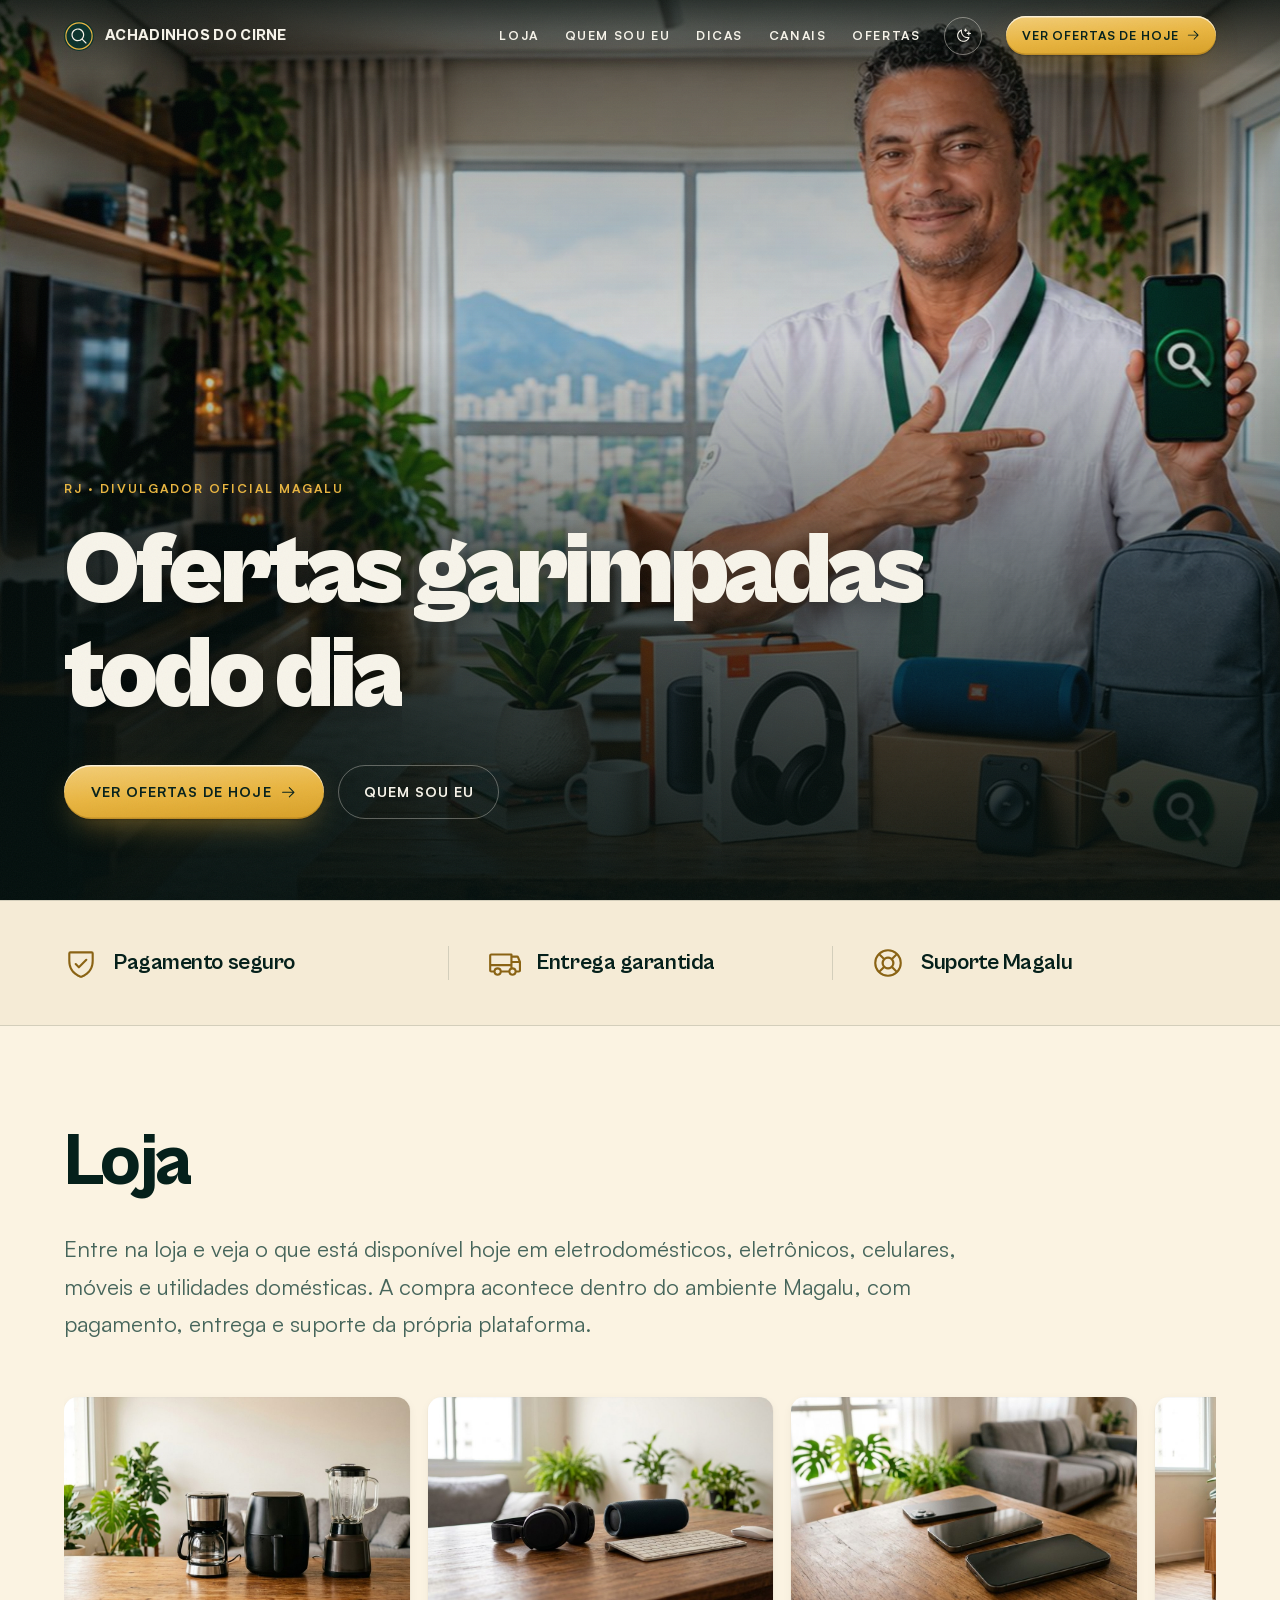
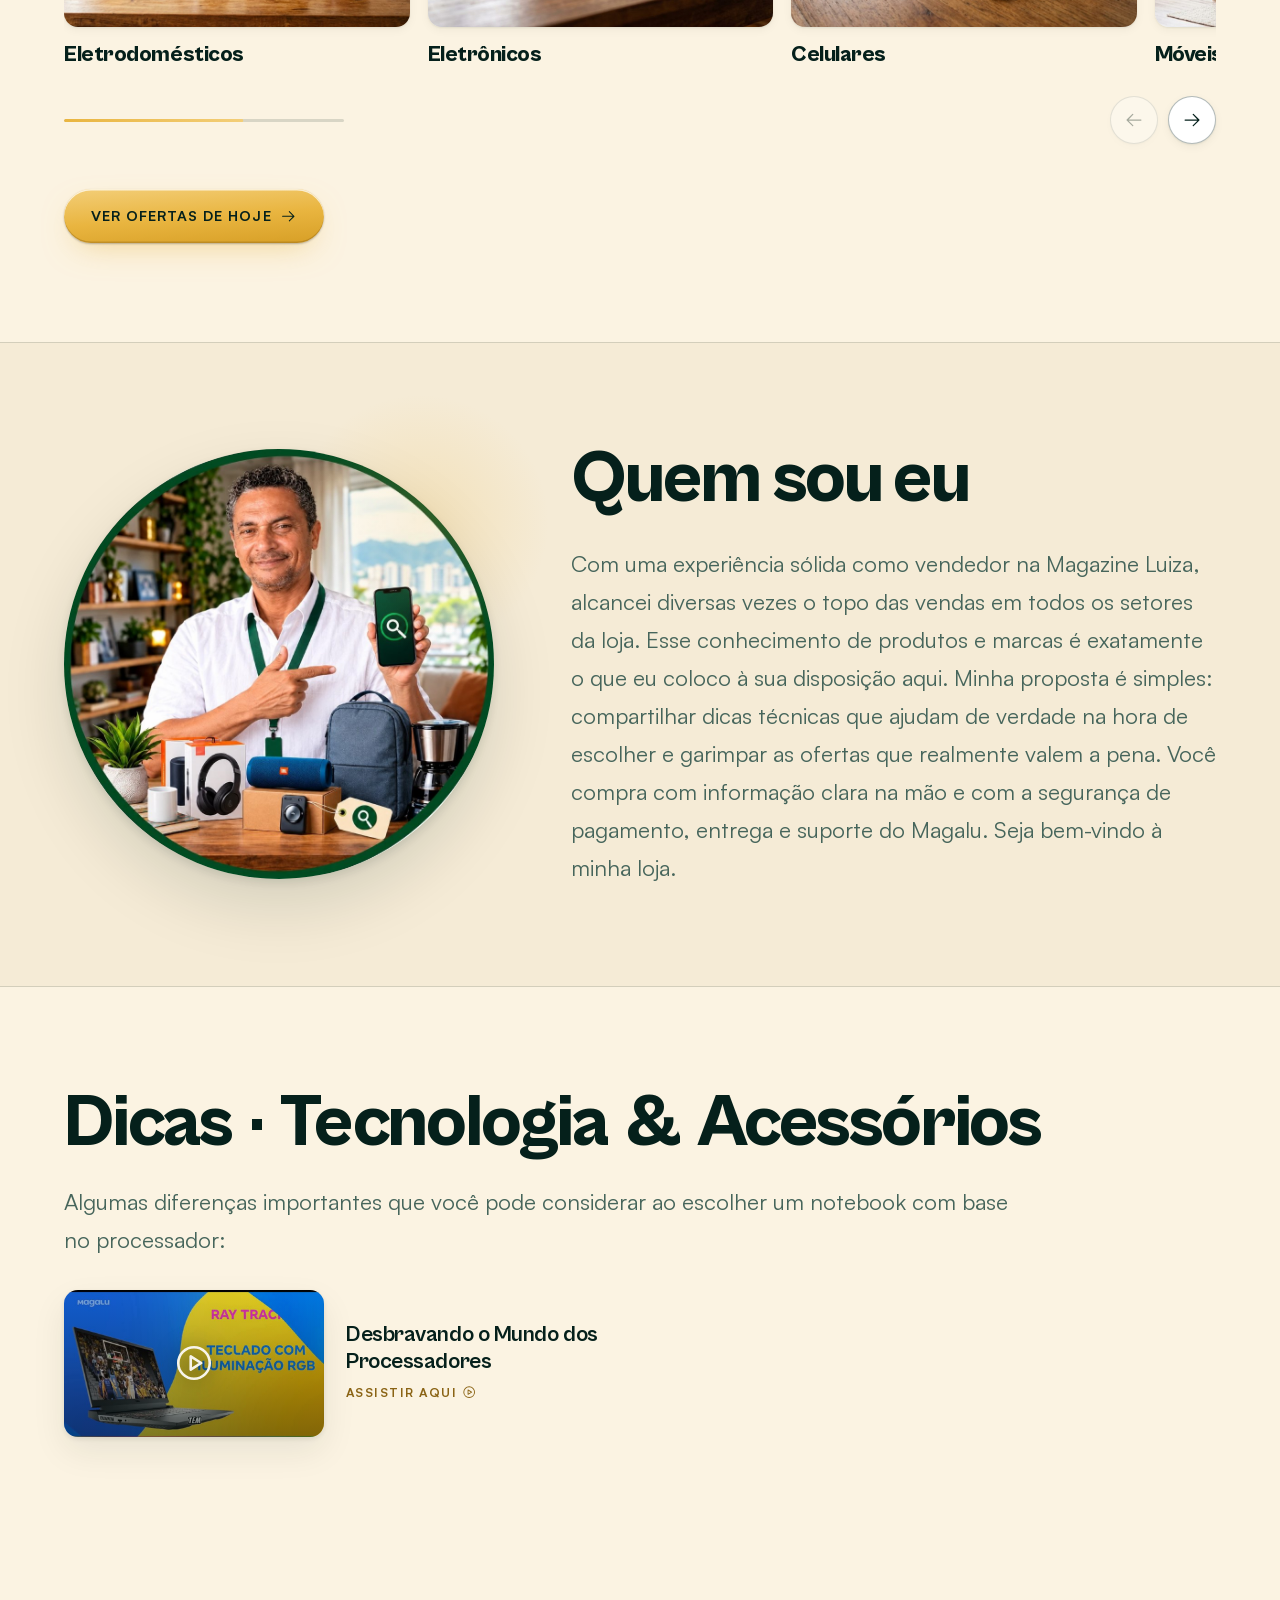
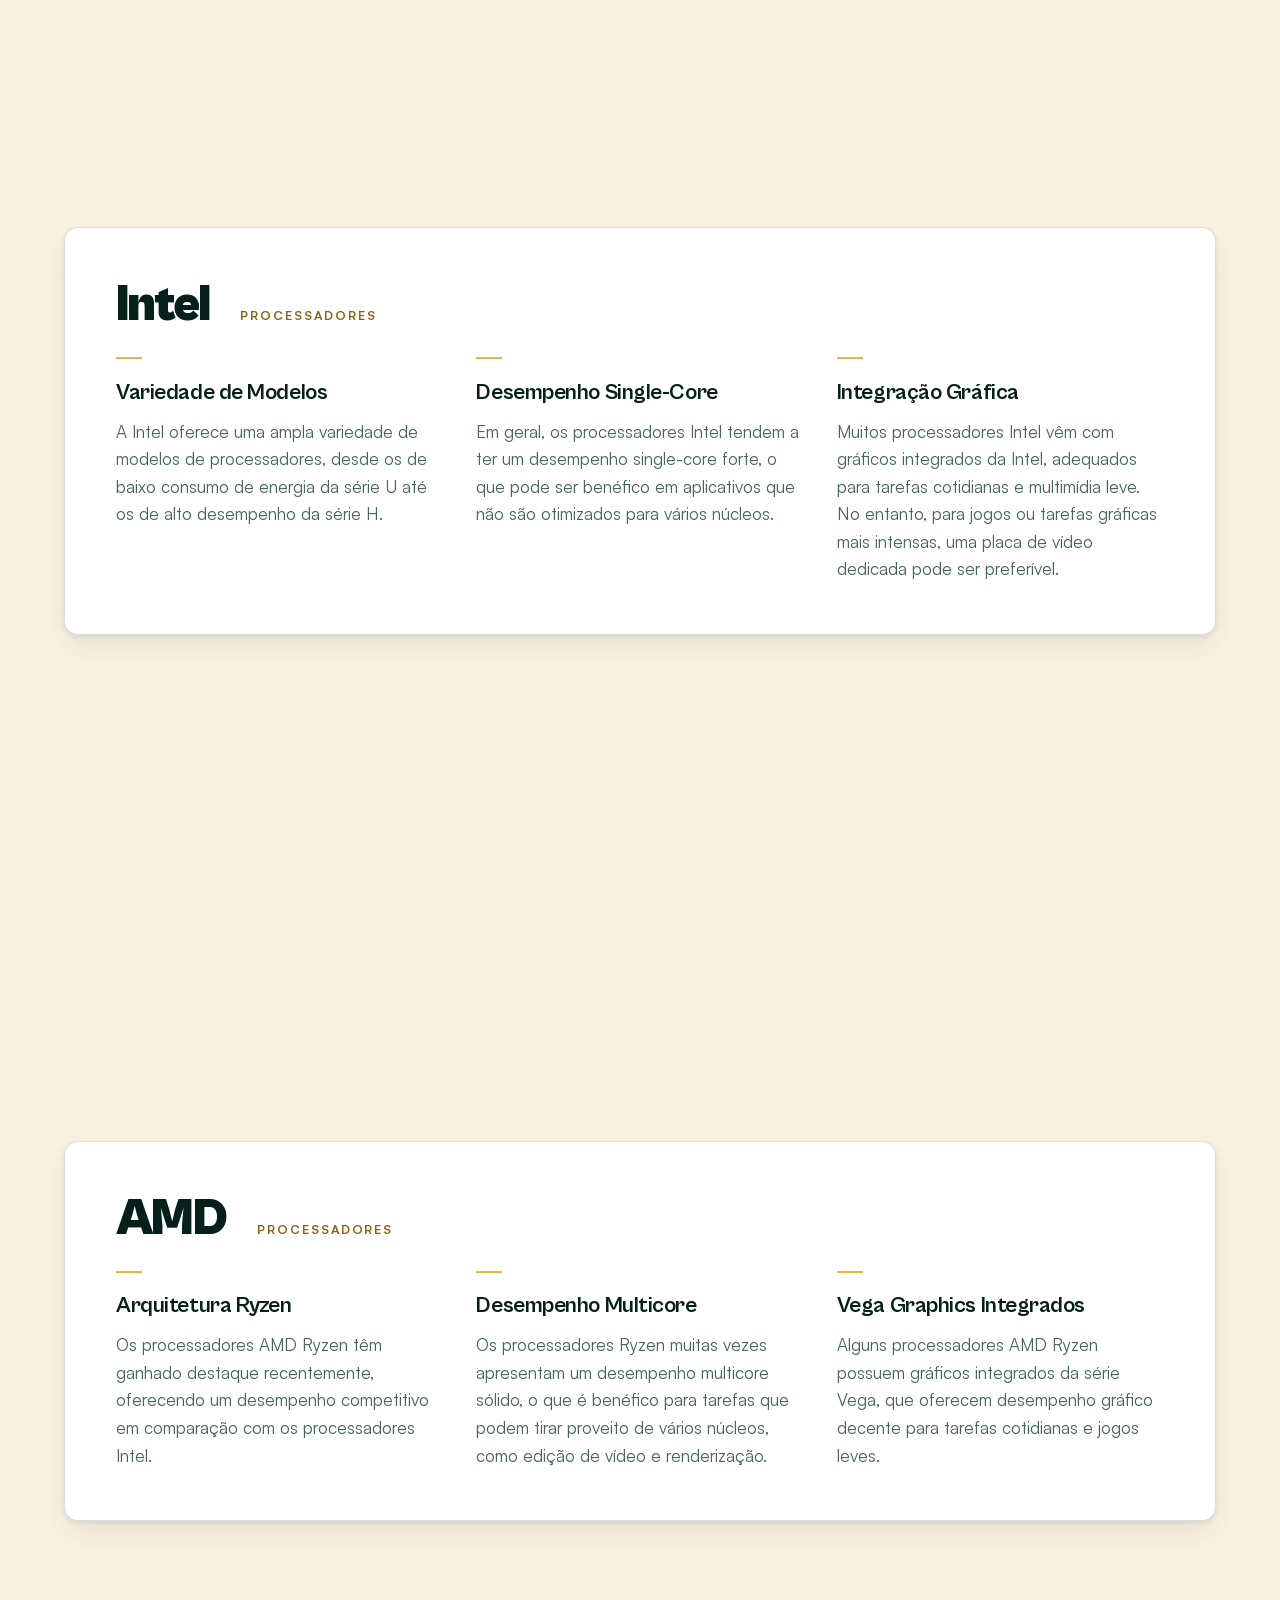
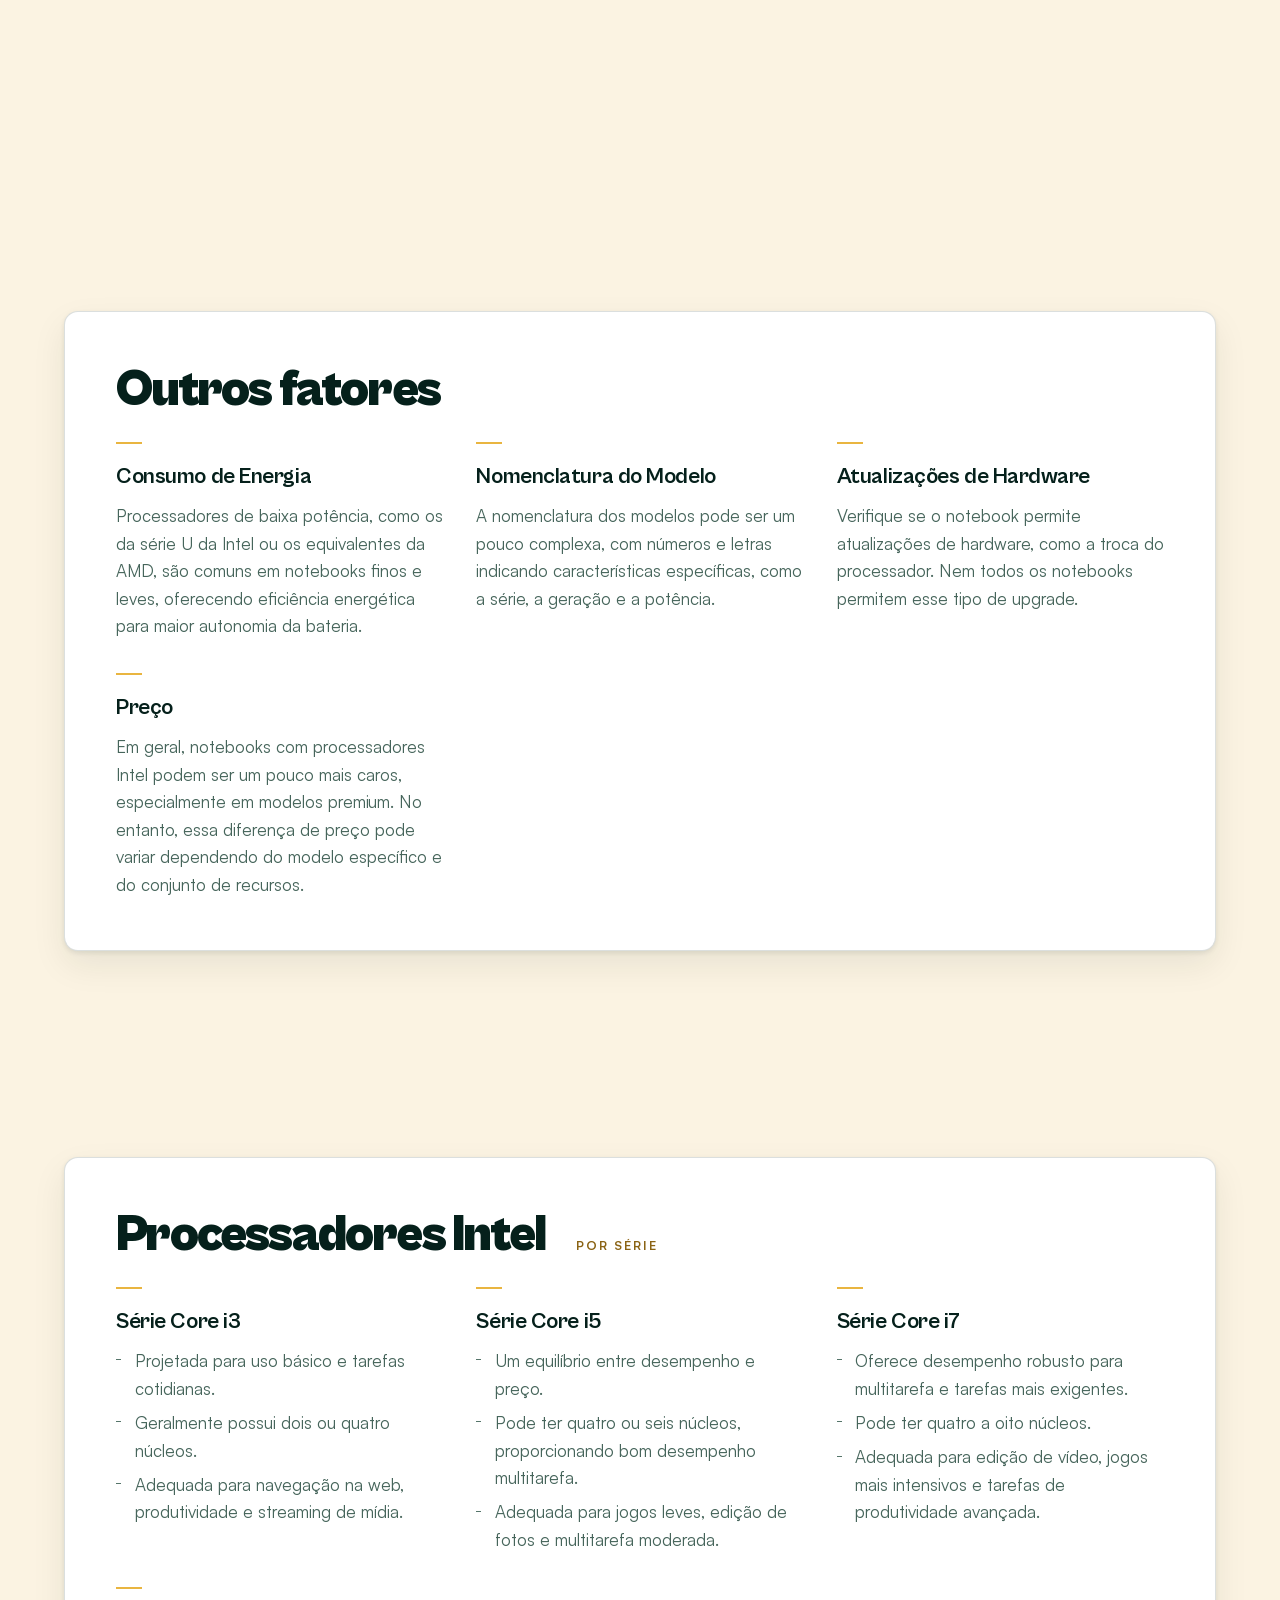
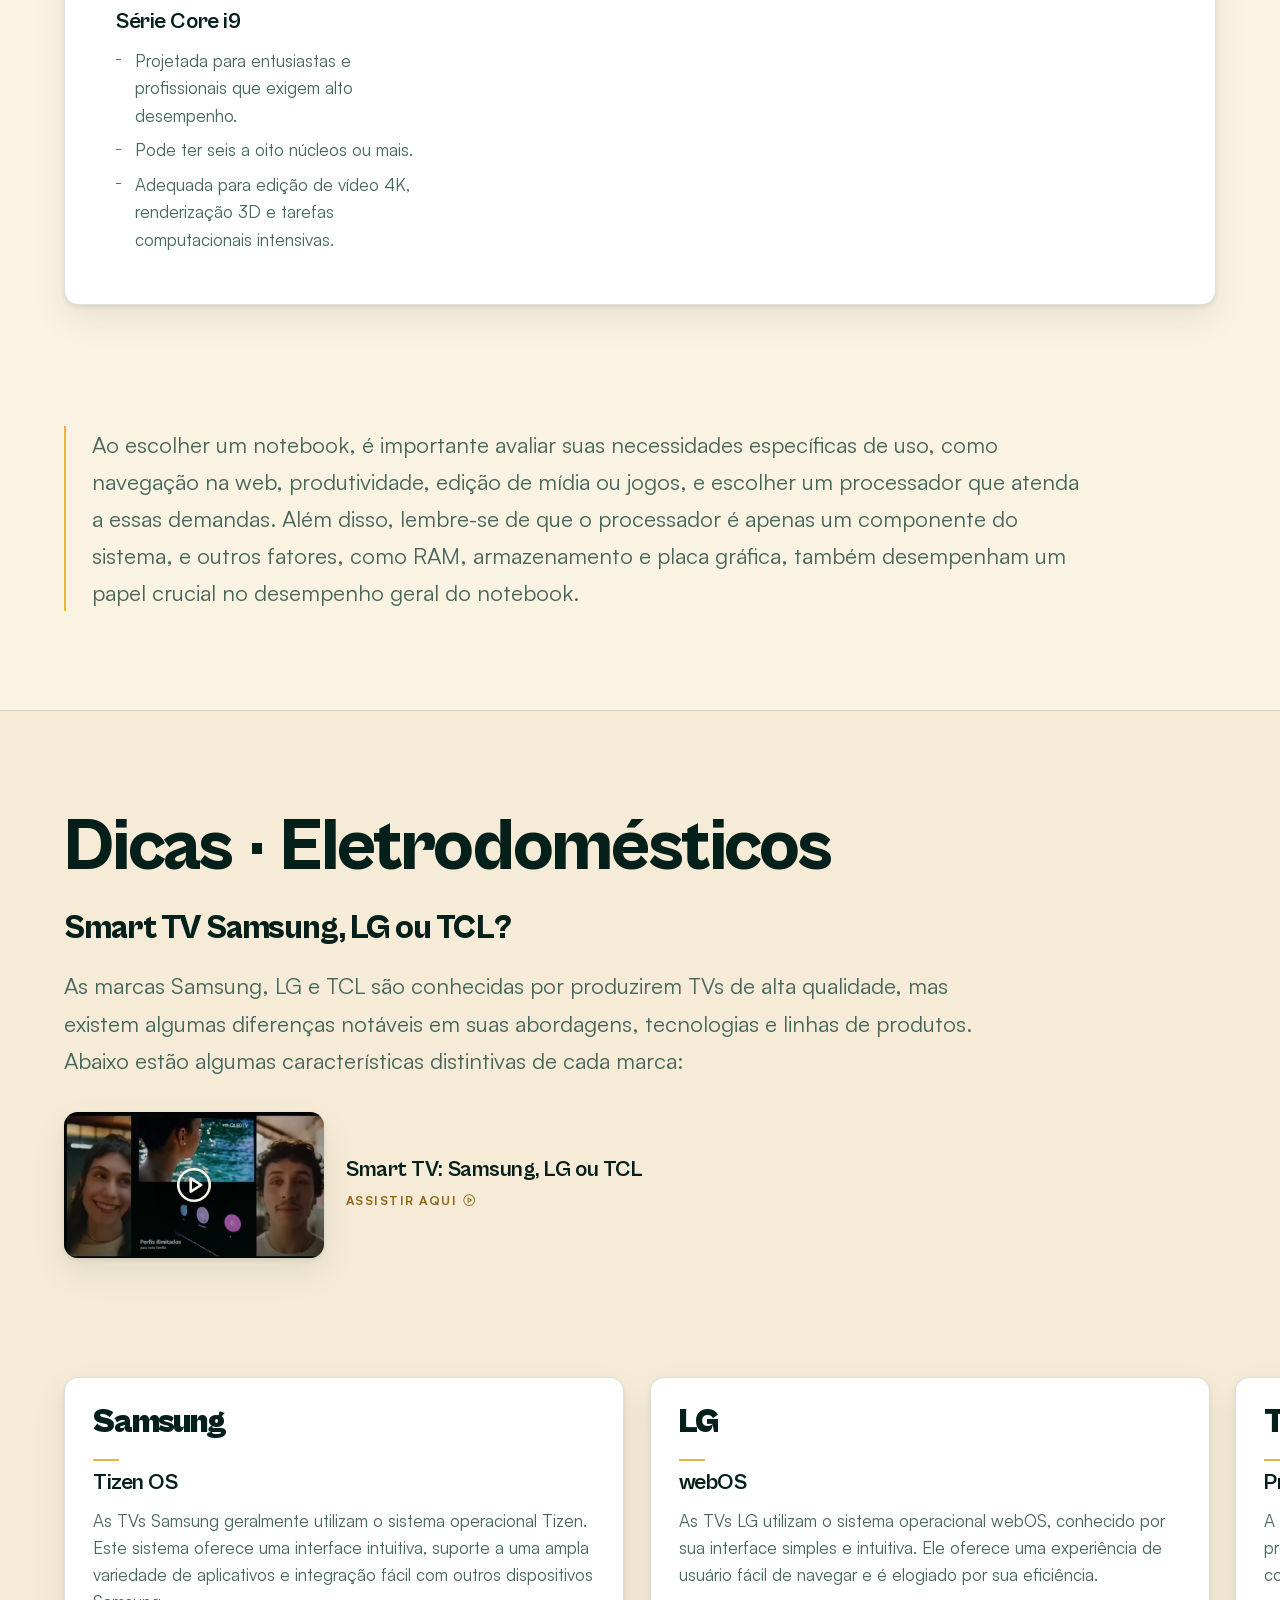
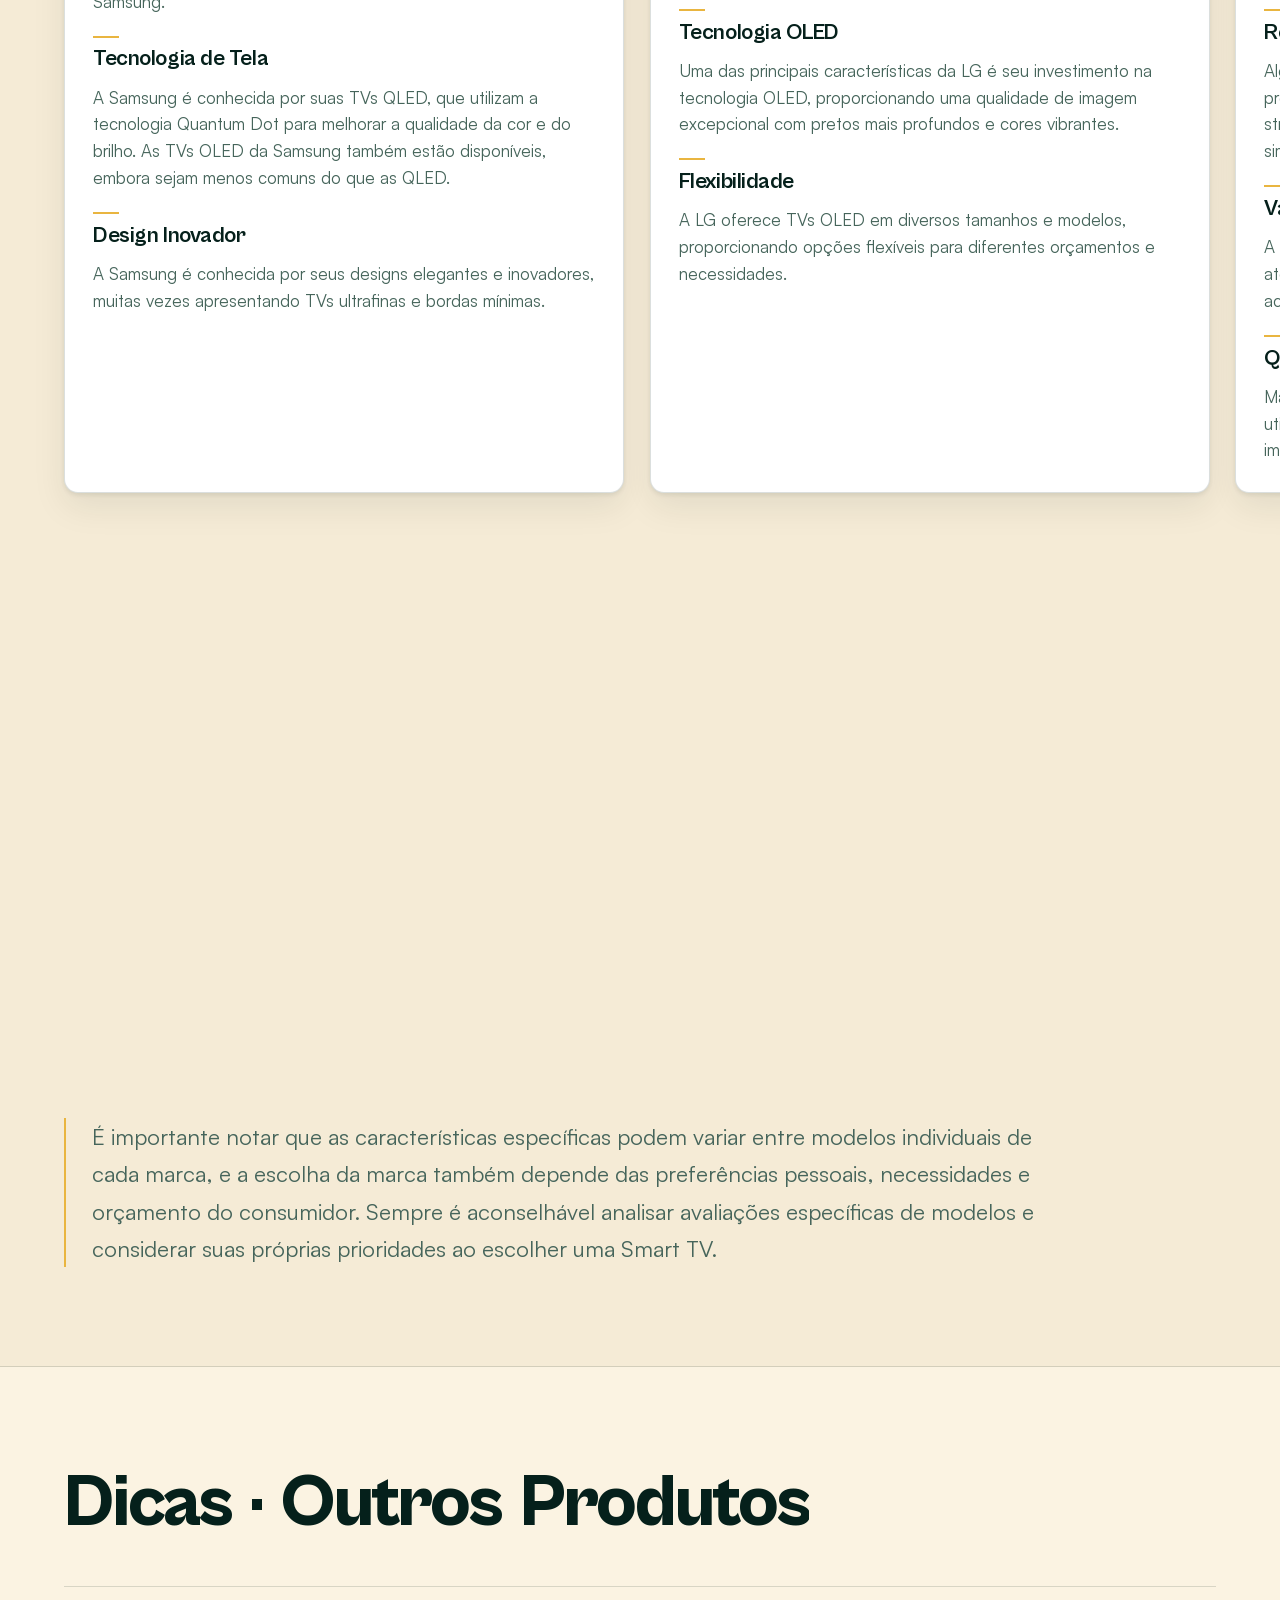
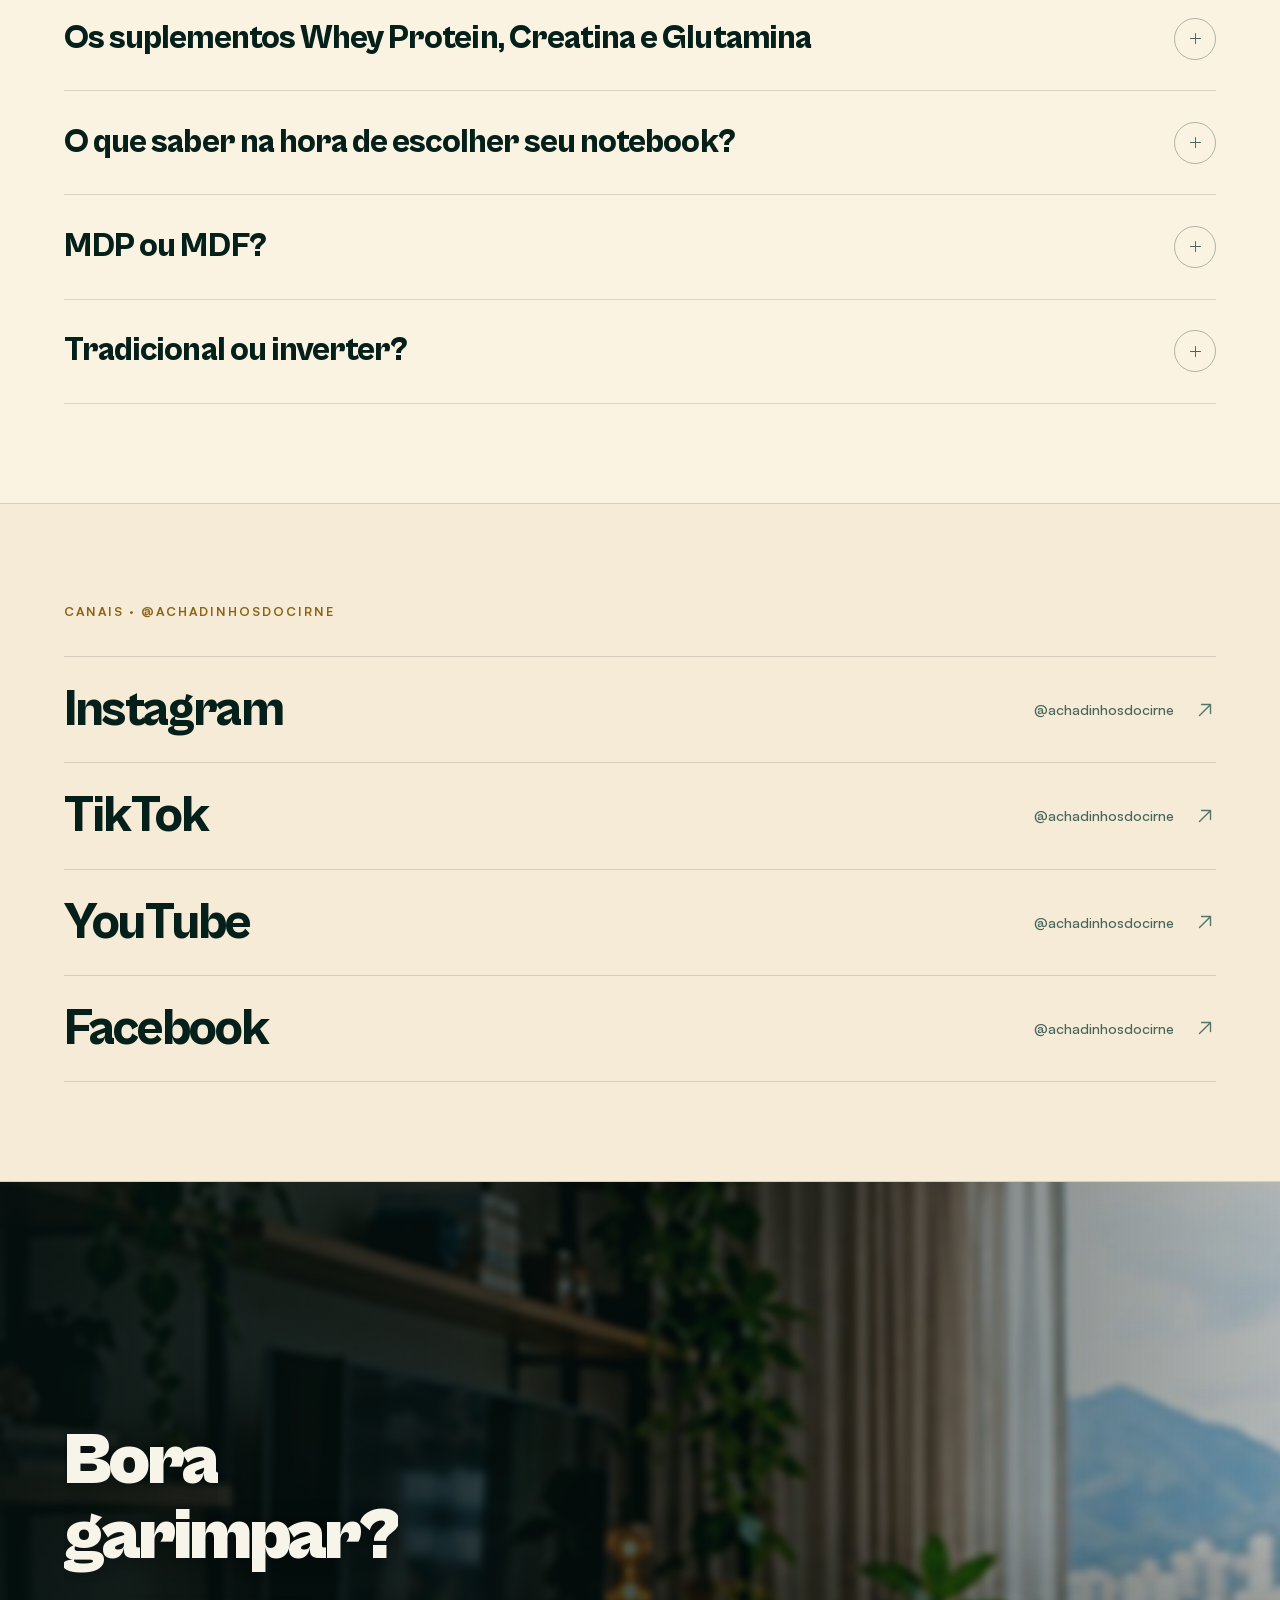
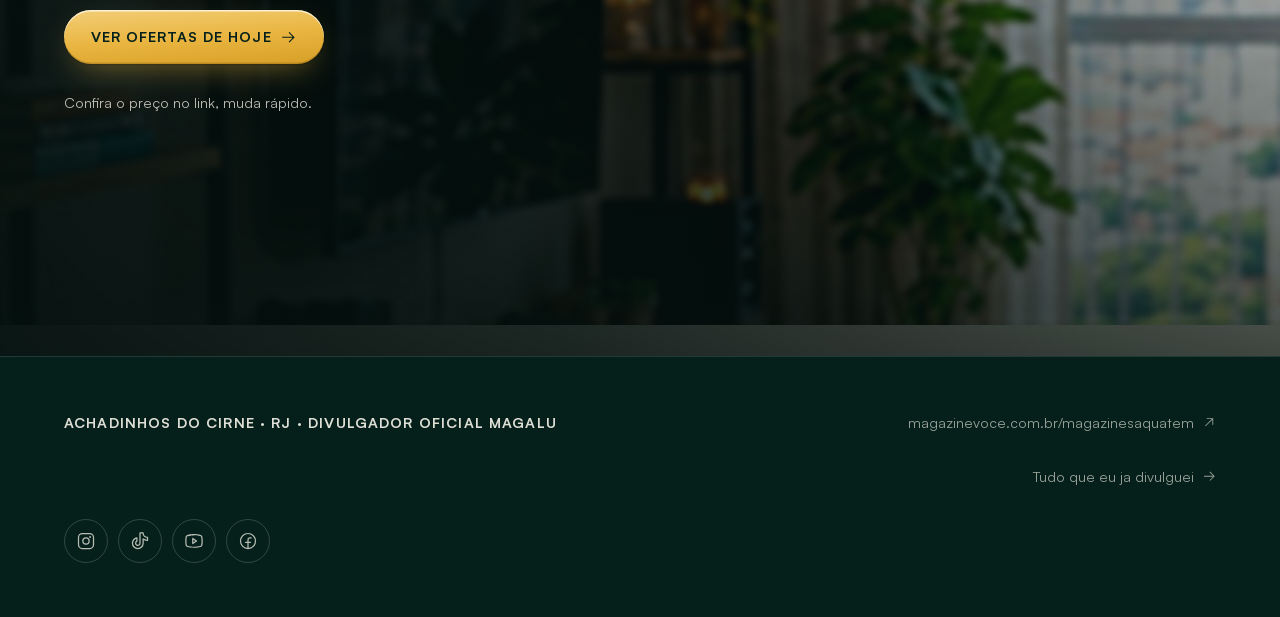
==== index.html @ f88a6bb8 "Site atualizado em 25/09/2026 16:57 - 74 arquivos" ====
<!doctype html>
<html lang="pt-BR">
<head>
<meta charset="utf-8">
<meta name="viewport" content="width=device-width, initial-scale=1, viewport-fit=cover">
<title>Achadinhos do Cirne</title>
<meta name="description" content="Ofertas garimpadas todo dia por quem foi vendedor de loja. Dicas tecnicas de eletrodomesticos, eletronicos e celulares, com pagamento, entrega e suporte do Magalu.">
<meta name="theme-color" content="#061512" media="(prefers-color-scheme: dark)">
<meta name="theme-color" content="#FBF3E2" media="(prefers-color-scheme: light)">
<link rel="canonical" href="https://achadinhosdocirne.netlify.app/">

<meta property="og:type" content="website">
<meta property="og:site_name" content="Achadinhos do Cirne">
<meta property="og:title" content="Achadinhos do Cirne">
<meta property="og:description" content="Ofertas garimpadas todo dia por quem foi vendedor de loja.">
<meta property="og:url" content="https://achadinhosdocirne.netlify.app/">
<meta property="og:image" content="https://achadinhosdocirne.netlify.app/assets/img/og.jpg">
<meta property="og:image:width" content="1200">
<meta property="og:image:height" content="630">
<meta property="og:locale" content="pt_BR">
<meta name="twitter:card" content="summary_large_image">

<link rel="icon" href="favicon.svg" type="image/svg+xml">
<link rel="apple-touch-icon" href="favicon.svg">

<link rel="preload" href="assets/fonts/cabinet-grotesk-900.woff2" as="font" type="font/woff2" crossorigin>
<link rel="preload" href="assets/fonts/satoshi-400.woff2" as="font" type="font/woff2" crossorigin>
<link rel="preload" href="assets/img/cena-sala.jpg" as="image" fetchpriority="high">
<!-- O ?v= existe para furar cache ja guardado em navegador de quem visitou o
     site antes da correcao dos cabecalhos. Nenhum arquivo aqui tem impressao
     digital no nome, entao trocar o conteudo nao troca a URL, e so a URL
     diferente obriga o navegador a buscar de novo. Bastou uma vez: o
     netlify.toml agora manda CSS e JS revalidarem sempre. -->
<link rel="stylesheet" href="assets/css/site.css?v=3">
<script>document.documentElement.classList.add("js");</script>
</head>
<body>

<!-- sprite de icones Phosphor, embutido para funcionar tambem sem servidor -->
<svg xmlns="http://www.w3.org/2000/svg" style="display:none" aria-hidden="true">
<symbol id="i-arrow-right" viewBox="0 0 256 256" fill="currentColor"><path d="M221.66,133.66l-72,72a8,8,0,0,1-11.32-11.32L196.69,136H40a8,8,0,0,1,0-16H196.69L138.34,61.66a8,8,0,0,1,11.32-11.32l72,72A8,8,0,0,1,221.66,133.66Z"/></symbol>
<symbol id="i-arrow-up-right" viewBox="0 0 256 256" fill="currentColor"><path d="M200,64V168a8,8,0,0,1-16,0V83.31L69.66,197.66a8,8,0,0,1-11.32-11.32L172.69,72H88a8,8,0,0,1,0-16H192A8,8,0,0,1,200,64Z"/></symbol>
<symbol id="i-facebook" viewBox="0 0 256 256" fill="currentColor"><path d="M128,24A104,104,0,1,0,232,128,104.11,104.11,0,0,0,128,24Zm8,191.63V152h24a8,8,0,0,0,0-16H136V112a16,16,0,0,1,16-16h16a8,8,0,0,0,0-16H152a32,32,0,0,0-32,32v24H96a8,8,0,0,0,0,16h24v63.63a88,88,0,1,1,16,0Z"/></symbol>
<symbol id="i-instagram" viewBox="0 0 256 256" fill="currentColor"><path d="M128,80a48,48,0,1,0,48,48A48.05,48.05,0,0,0,128,80Zm0,80a32,32,0,1,1,32-32A32,32,0,0,1,128,160ZM176,24H80A56.06,56.06,0,0,0,24,80v96a56.06,56.06,0,0,0,56,56h96a56.06,56.06,0,0,0,56-56V80A56.06,56.06,0,0,0,176,24Zm40,152a40,40,0,0,1-40,40H80a40,40,0,0,1-40-40V80A40,40,0,0,1,80,40h96a40,40,0,0,1,40,40ZM192,76a12,12,0,1,1-12-12A12,12,0,0,1,192,76Z"/></symbol>
<symbol id="i-lifebuoy" viewBox="0 0 256 256" fill="currentColor"><path d="M128,24A104,104,0,1,0,232,128,104.11,104.11,0,0,0,128,24Zm39.1,131.79a47.84,47.84,0,0,0,0-55.58l28.5-28.49a87.83,87.83,0,0,1,0,112.56ZM96,128a32,32,0,1,1,32,32A32,32,0,0,1,96,128Zm88.28-67.6L155.79,88.9a47.84,47.84,0,0,0-55.58,0L71.72,60.4a87.83,87.83,0,0,1,112.56,0ZM60.4,71.72l28.5,28.49a47.84,47.84,0,0,0,0,55.58L60.4,184.28a87.83,87.83,0,0,1,0-112.56ZM71.72,195.6l28.49-28.5a47.84,47.84,0,0,0,55.58,0l28.49,28.5a87.83,87.83,0,0,1-112.56,0Z"/></symbol>
<symbol id="i-magnifying-glass" viewBox="0 0 256 256" fill="currentColor"><path d="M229.66,218.34l-50.07-50.06a88.11,88.11,0,1,0-11.31,11.31l50.06,50.07a8,8,0,0,0,11.32-11.32ZM40,112a72,72,0,1,1,72,72A72.08,72.08,0,0,1,40,112Z"/></symbol>
<symbol id="i-moon-stars" viewBox="0 0 256 256" fill="currentColor"><path d="M240,96a8,8,0,0,1-8,8H216v16a8,8,0,0,1-16,0V104H184a8,8,0,0,1,0-16h16V72a8,8,0,0,1,16,0V88h16A8,8,0,0,1,240,96ZM144,56h8v8a8,8,0,0,0,16,0V56h8a8,8,0,0,0,0-16h-8V32a8,8,0,0,0-16,0v8h-8a8,8,0,0,0,0,16Zm72.77,97a8,8,0,0,1,1.43,8A96,96,0,1,1,95.07,37.8a8,8,0,0,1,10.6,9.06A88.07,88.07,0,0,0,209.14,150.33,8,8,0,0,1,216.77,153Zm-19.39,14.88c-1.79.09-3.59.14-5.38.14A104.11,104.11,0,0,1,88,64c0-1.79,0-3.59.14-5.38A80,80,0,1,0,197.38,167.86Z"/></symbol>
<symbol id="i-play-circle" viewBox="0 0 256 256" fill="currentColor"><path d="M128,24A104,104,0,1,0,232,128,104.11,104.11,0,0,0,128,24Zm0,192a88,88,0,1,1,88-88A88.1,88.1,0,0,1,128,216Zm48.24-94.78-64-40A8,8,0,0,0,100,88v80a8,8,0,0,0,12.24,6.78l64-40a8,8,0,0,0,0-13.56ZM116,153.57V102.43L156.91,128Z"/></symbol>
<symbol id="i-plus" viewBox="0 0 256 256" fill="currentColor"><path d="M224,128a8,8,0,0,1-8,8H136v80a8,8,0,0,1-16,0V136H40a8,8,0,0,1,0-16h80V40a8,8,0,0,1,16,0v80h80A8,8,0,0,1,224,128Z"/></symbol>
<symbol id="i-shield-check" viewBox="0 0 256 256" fill="currentColor"><path d="M208,40H48A16,16,0,0,0,32,56v56c0,52.72,25.52,84.67,46.93,102.19,23.06,18.86,46,25.26,47,25.53a8,8,0,0,0,4.2,0c1-.27,23.91-6.67,47-25.53C198.48,196.67,224,164.72,224,112V56A16,16,0,0,0,208,40Zm0,72c0,37.07-13.66,67.16-40.6,89.42A129.3,129.3,0,0,1,128,223.62a128.25,128.25,0,0,1-38.92-21.81C61.82,179.51,48,149.3,48,112l0-56,160,0ZM82.34,141.66a8,8,0,0,1,11.32-11.32L112,148.69l50.34-50.35a8,8,0,0,1,11.32,11.32l-56,56a8,8,0,0,1-11.32,0Z"/></symbol>
<symbol id="i-sun" viewBox="0 0 256 256" fill="currentColor"><path d="M120,40V16a8,8,0,0,1,16,0V40a8,8,0,0,1-16,0Zm72,88a64,64,0,1,1-64-64A64.07,64.07,0,0,1,192,128Zm-16,0a48,48,0,1,0-48,48A48.05,48.05,0,0,0,176,128ZM58.34,69.66A8,8,0,0,0,69.66,58.34l-16-16A8,8,0,0,0,42.34,53.66Zm0,116.68-16,16a8,8,0,0,0,11.32,11.32l16-16a8,8,0,0,0-11.32-11.32ZM192,72a8,8,0,0,0,5.66-2.34l16-16a8,8,0,0,0-11.32-11.32l-16,16A8,8,0,0,0,192,72Zm5.66,114.34a8,8,0,0,0-11.32,11.32l16,16a8,8,0,0,0,11.32-11.32ZM48,128a8,8,0,0,0-8-8H16a8,8,0,0,0,0,16H40A8,8,0,0,0,48,128Zm80,80a8,8,0,0,0-8,8v24a8,8,0,0,0,16,0V216A8,8,0,0,0,128,208Zm112-88H216a8,8,0,0,0,0,16h24a8,8,0,0,0,0-16Z"/></symbol>
<symbol id="i-tiktok" viewBox="0 0 256 256" fill="currentColor"><path d="M224,72a48.05,48.05,0,0,1-48-48,8,8,0,0,0-8-8H128a8,8,0,0,0-8,8V156a20,20,0,1,1-28.57-18.08A8,8,0,0,0,96,130.69V88a8,8,0,0,0-9.4-7.88C50.91,86.48,24,119.1,24,156a76,76,0,0,0,152,0V116.29A103.25,103.25,0,0,0,224,128a8,8,0,0,0,8-8V80A8,8,0,0,0,224,72Zm-8,39.64a87.19,87.19,0,0,1-43.33-16.15A8,8,0,0,0,160,102v54a60,60,0,0,1-120,0c0-25.9,16.64-49.13,40-57.6v27.67A36,36,0,1,0,136,156V32h24.5A64.14,64.14,0,0,0,216,87.5Z"/></symbol>
<symbol id="i-truck" viewBox="0 0 256 256" fill="currentColor"><path d="M255.42,117l-14-35A15.93,15.93,0,0,0,226.58,72H192V64a8,8,0,0,0-8-8H32A16,16,0,0,0,16,72V184a16,16,0,0,0,16,16H49a32,32,0,0,0,62,0h50a32,32,0,0,0,62,0h17a16,16,0,0,0,16-16V120A7.94,7.94,0,0,0,255.42,117ZM192,88h34.58l9.6,24H192ZM32,72H176v64H32ZM80,208a16,16,0,1,1,16-16A16,16,0,0,1,80,208Zm81-24H111a32,32,0,0,0-62,0H32V152H176v12.31A32.11,32.11,0,0,0,161,184Zm31,24a16,16,0,1,1,16-16A16,16,0,0,1,192,208Zm48-24H223a32.06,32.06,0,0,0-31-24V128h48Z"/></symbol>
<symbol id="i-youtube" viewBox="0 0 256 256" fill="currentColor"><path d="M164.44,121.34l-48-32A8,8,0,0,0,104,96v64a8,8,0,0,0,12.44,6.66l48-32a8,8,0,0,0,0-13.32ZM120,145.05V111l25.58,17ZM234.33,69.52a24,24,0,0,0-14.49-16.4C185.56,39.88,131,40,128,40s-57.56-.12-91.84,13.12a24,24,0,0,0-14.49,16.4C19.08,79.5,16,97.74,16,128s3.08,48.5,5.67,58.48a24,24,0,0,0,14.49,16.41C69,215.56,120.4,216,127.34,216h1.32c6.94,0,58.37-.44,91.18-13.11a24,24,0,0,0,14.49-16.41c2.59-10,5.67-28.22,5.67-58.48S236.92,79.5,234.33,69.52Zm-15.49,113a8,8,0,0,1-4.77,5.49c-31.65,12.22-85.48,12-86,12H128c-.54,0-54.33.2-86-12a8,8,0,0,1-4.77-5.49C34.8,173.39,32,156.57,32,128s2.8-45.39,5.16-54.47A8,8,0,0,1,41.93,68c30.52-11.79,81.66-12,85.85-12h.27c.54,0,54.38-.18,86,12a8,8,0,0,1,4.77,5.49C221.2,82.61,224,99.43,224,128S221.2,173.39,218.84,182.47Z"/></symbol>
</svg>

<div class="grao" aria-hidden="true"></div>

<header class="nav" id="nav">
  <div class="nav__interno">
    <a class="marca" href="#topo" aria-label="Achadinhos do Cirne, ir para o inicio">
      <img class="marca__selo" src="favicon.svg" alt="" width="30" height="30">
      <span class="marca__nome">Achadinhos do Cirne</span>
    </a>

    <!-- Este e o MESMO nav no computador e no celular. No celular o CSS o
         transforma em painel; nao existe um segundo menu escondido. Menu
         duplicado e menu que um dia fica dessincronizado. -->
    <nav class="nav__links" id="menu" aria-label="Navegacao do site">
      <a class="nav__link" href="#loja">Loja</a>
      <a class="nav__link" href="#quem-sou-eu">Quem sou eu</a>
      <a class="nav__link" href="#dicas">Dicas</a>
      <a class="nav__link" href="#canais">Canais</a>
      <!-- Unico link daqui que sai da pagina. E a pagina que o link da bio do
           Instagram aponta: la o link vai na bio, e uma bio tem um link so. -->
      <a class="nav__link" href="/ofertas/">Ofertas</a>

      <!-- So aparece no celular. Na barra estreita nao cabe logo + tema +
           botao de menu + este CTA: medido, daria 383px numa tela de 375. Em
           vez de espremer tudo, o CTA desce para dentro do painel, que e onde
           ele tem espaco para ser grande de verdade. O irmao dele na barra
           some no mesmo ponto, entao nunca ha dois visiveis ao mesmo tempo. -->
      <a class="acao menu__acao" href="https://www.magazinevoce.com.br/magazinesaquatem/" target="_blank" rel="noopener">
        Ver ofertas de hoje
        <svg class="icone" aria-hidden="true"><use href="#i-arrow-right"></use></svg>
      </a>
    </nav>

    <button class="tema" id="tema" type="button" aria-label="Alternar entre tema claro e escuro">
      <svg class="icone" id="tema-icone" aria-hidden="true" style="width:17px;height:17px"><use href="#i-sun"></use></svg>
    </button>

    <a class="acao acao--miuda nav__acao" href="https://www.magazinevoce.com.br/magazinesaquatem/" target="_blank" rel="noopener">
      Ver ofertas de hoje
      <svg class="icone" aria-hidden="true"><use href="#i-arrow-right"></use></svg>
    </a>

    <!-- Ultimo da barra: no celular fica na ponta direita, onde o polegar
         alcanca. Some no computador, onde o menu ja esta todo a vista. -->
    <button class="menu-botao" id="menu-botao" type="button"
            aria-label="Abrir o menu" aria-expanded="false" aria-controls="menu">
      <span class="menu-botao__barras" aria-hidden="true"></span>
    </button>
  </div>
</header>

<main id="topo">

  <!-- ===================== HEROI ===================== -->
  <section class="heroi">
    <div class="heroi__midia">
      <img src="assets/img/cena-sala.jpg" alt="Cirne em casa mostrando no celular as ofertas do dia, com produtos sobre a mesa" width="1680" height="938" fetchpriority="high" decoding="async" id="heroi-img">
    </div>
    <div class="heroi__veu" aria-hidden="true"></div>

    <div class="heroi__corpo">
      <p class="rotulo heroi__rotulo">RJ &middot; Divulgador oficial Magalu</p>
      <h1 class="heroi__titulo" data-palavras>Ofertas garimpadas todo dia</h1>
      <div class="heroi__acoes">
        <a class="acao" href="https://www.magazinevoce.com.br/magazinesaquatem/" target="_blank" rel="noopener">
          Ver ofertas de hoje
          <svg class="icone" aria-hidden="true"><use href="#i-arrow-right"></use></svg>
        </a>
        <a class="acao-fio" href="#quem-sou-eu">Quem sou eu</a>
      </div>
    </div>
  </section>

  <!-- ===================== GARANTIAS ===================== -->
  <section class="garantias" aria-label="Garantias da compra">
    <div class="envelope">
      <ul class="garantias__grade">
        <li class="garantia entra">
          <svg class="garantia__icone" aria-hidden="true"><use href="#i-shield-check"></use></svg>
          <span class="garantia__nome">Pagamento seguro</span>
        </li>
        <li class="garantia entra">
          <svg class="garantia__icone" aria-hidden="true"><use href="#i-truck"></use></svg>
          <span class="garantia__nome">Entrega garantida</span>
        </li>
        <li class="garantia entra">
          <svg class="garantia__icone" aria-hidden="true"><use href="#i-lifebuoy"></use></svg>
          <span class="garantia__nome">Suporte Magalu</span>
        </li>
      </ul>
    </div>
  </section>

  <!-- ===================== LOJA ===================== -->
  <section class="bloco" id="loja">
    <div class="envelope">
      <div class="loja__cabeca">
        <h2 class="titulo-secao" data-palavras>Loja</h2>
        <p class="texto">Entre na loja e veja o que est&aacute; dispon&iacute;vel hoje em eletrodom&eacute;sticos, eletr&ocirc;nicos, celulares, m&oacute;veis e utilidades dom&eacute;sticas. A compra acontece dentro do ambiente Magalu, com pagamento, entrega e suporte da pr&oacute;pria plataforma.</p>
      </div>

      <div class="carrossel" data-carrossel>
        <div class="carrossel__pista" id="loja-pista" tabindex="0" role="group" aria-label="Categorias da loja, lista que rola na horizontal">
          <a class="tile entra" href="https://www.magazinevoce.com.br/magazinesaquatem/eletrodomesticos/l/ed/" target="_blank" rel="noopener">
            <span class="tile__foto"><img src="assets/img/cat-eletrodomesticos.jpg" alt="Cafeteira, air fryer e liquidificador sobre a mesa de madeira" width="1300" height="726" loading="lazy" decoding="async"></span>
            <span class="tile__nome">Eletrodom&eacute;sticos</span>
          </a>
          <a class="tile entra" href="https://www.magazinevoce.com.br/magazinesaquatem/audio/l/ea/" target="_blank" rel="noopener">
            <span class="tile__foto"><img src="assets/img/cat-eletronicos.jpg" alt="Fone de ouvido, caixa de som port&aacute;til, teclado e mouse sobre a mesa de madeira" width="1300" height="726" loading="lazy" decoding="async"></span>
            <span class="tile__nome">Eletr&ocirc;nicos</span>
          </a>
          <a class="tile entra" href="https://www.magazinevoce.com.br/magazinesaquatem/celulares-e-smartphones/l/te/" target="_blank" rel="noopener">
            <span class="tile__foto"><img src="assets/img/cat-celulares.jpg" alt="Tr&ecirc;s celulares com as telas apagadas sobre a mesa de madeira" width="1100" height="614" loading="lazy" decoding="async"></span>
            <span class="tile__nome">Celulares</span>
          </a>
          <a class="tile entra" href="https://www.magazinevoce.com.br/magazinesaquatem/moveis/l/mo/" target="_blank" rel="noopener">
            <span class="tile__foto"><img src="assets/img/cat-moveis.jpg" alt="Aparador de madeira, estante baixa com livros e mesa lateral redonda na sala" width="1100" height="614" loading="lazy" decoding="async"></span>
            <span class="tile__nome">M&oacute;veis</span>
          </a>
          <a class="tile entra" href="https://www.magazinevoce.com.br/magazinesaquatem/utilidades-domesticas/l/ud/" target="_blank" rel="noopener">
            <span class="tile__foto"><img src="assets/img/cat-utilidades.jpg" alt="Potes de vidro, escorredor de lou&ccedil;a, garrafa t&eacute;rmica e organizador de bambu sobre a mesa de madeira" width="1100" height="821" loading="lazy" decoding="async"></span>
            <span class="tile__nome">Utilidades dom&eacute;sticas</span>
          </a>
        </div>

        <div class="carrossel__pe">
          <div class="carrossel__medidor" aria-hidden="true"><span class="carrossel__barra"></span></div>
          <div class="carrossel__setas">
            <button class="carrossel__seta carrossel__seta--antes" type="button" data-passo="-1" aria-controls="loja-pista" aria-label="Ver as categorias anteriores">
              <svg class="icone" aria-hidden="true"><use href="#i-arrow-right"></use></svg>
            </button>
            <button class="carrossel__seta" type="button" data-passo="1" aria-controls="loja-pista" aria-label="Ver as pr&oacute;ximas categorias">
              <svg class="icone" aria-hidden="true"><use href="#i-arrow-right"></use></svg>
            </button>
          </div>
        </div>
      </div>

      <div class="loja__pe">
        <a class="acao" href="https://www.magazinevoce.com.br/magazinesaquatem/" target="_blank" rel="noopener">
          Ver ofertas de hoje
          <svg class="icone" aria-hidden="true"><use href="#i-arrow-right"></use></svg>
        </a>
      </div>
    </div>
  </section>

  <!-- ===================== QUEM SOU EU ===================== -->
  <section class="credencial bloco" id="quem-sou-eu">
    <div class="envelope">
      <div class="credencial__grade">
        <div class="credencial__midia entra">
          <img src="assets/img/quem-sou-eu.jpg?v=2" alt="Cirne na mesa de casa, apontando para o celular, com fone, caixa de som, mochila e cafeteira ao lado" width="940" height="940" loading="lazy" decoding="async">
        </div>
        <div>
          <h2 class="credencial__titulo" data-palavras>Quem sou eu</h2>
          <p class="credencial__texto">Com uma experi&ecirc;ncia s&oacute;lida como vendedor na Magazine Luiza, alcancei diversas vezes o topo das vendas em todos os setores da loja. Esse conhecimento de produtos e marcas &eacute; exatamente o que eu coloco &agrave; sua disposi&ccedil;&atilde;o aqui. Minha proposta &eacute; simples: compartilhar dicas t&eacute;cnicas que ajudam de verdade na hora de escolher e garimpar as ofertas que realmente valem a pena. Voc&ecirc; compra com informa&ccedil;&atilde;o clara na m&atilde;o e com a seguran&ccedil;a de pagamento, entrega e suporte do Magalu. Seja bem-vindo &agrave; minha loja.</p>
        </div>
      </div>
    </div>
  </section>

  <!-- ===================== DICAS: TECNOLOGIA (pilha fixa) ===================== -->
  <section id="dicas">
    <div class="envelope bloco pilha__cabeca">
      <h2 class="titulo-secao" data-palavras>Dicas &middot; Tecnologia &amp; Acess&oacute;rios</h2>
      <p class="texto" style="margin-top:1.4rem">Algumas diferen&ccedil;as importantes que voc&ecirc; pode considerar ao escolher um notebook com base no processador:</p>
      <div class="video" style="margin-top:2rem">
                  <button class="video__cartao" type="button" data-video="dSweO709N_4" data-titulo="Desbravando o Mundo dos Processadores" aria-label="Assistir: Desbravando o Mundo dos Processadores">
                    <span class="video__capa">
                      <img src="assets/img/video-processadores.jpg" alt="Capa do v&iacute;deo sobre processadores" width="800" height="450" loading="lazy" decoding="async">
                      <span class="video__play" aria-hidden="true"><svg class="icone"><use href="#i-play-circle"></use></svg></span>
                    </span>
                    <span class="video__texto">
                      <span class="video__titulo">Desbravando o Mundo dos Processadores</span>
                      <span class="video__acao">Assistir aqui <svg class="icone" aria-hidden="true"><use href="#i-play-circle"></use></svg></span>
                    </span>
                  </button>
                </div>
    </div>

    <div class="pilha" id="pilha">
      <div class="pilha__item">
        <div class="envelope">
          <article class="painel">
            <h3 class="painel__marca">Intel <span>Processadores</span></h3>
            <div class="atributos">
              <div class="atributo">
                <h4 class="atributo__nome">Variedade de Modelos</h4>
                <p>A Intel oferece uma ampla variedade de modelos de processadores, desde os de baixo consumo de energia da s&eacute;rie U at&eacute; os de alto desempenho da s&eacute;rie H.</p>
              </div>
              <div class="atributo">
                <h4 class="atributo__nome">Desempenho Single-Core</h4>
                <p>Em geral, os processadores Intel tendem a ter um desempenho single-core forte, o que pode ser ben&eacute;fico em aplicativos que n&atilde;o s&atilde;o otimizados para v&aacute;rios n&uacute;cleos.</p>
              </div>
              <div class="atributo">
                <h4 class="atributo__nome">Integra&ccedil;&atilde;o Gr&aacute;fica</h4>
                <p>Muitos processadores Intel v&ecirc;m com gr&aacute;ficos integrados da Intel, adequados para tarefas cotidianas e multim&iacute;dia leve. No entanto, para jogos ou tarefas gr&aacute;ficas mais intensas, uma placa de v&iacute;deo dedicada pode ser prefer&iacute;vel.</p>
              </div>
            </div>
          </article>
        </div>
      </div>

      <div class="pilha__item">
        <div class="envelope">
          <article class="painel">
            <h3 class="painel__marca">AMD <span>Processadores</span></h3>
            <div class="atributos">
              <div class="atributo">
                <h4 class="atributo__nome">Arquitetura Ryzen</h4>
                <p>Os processadores AMD Ryzen t&ecirc;m ganhado destaque recentemente, oferecendo um desempenho competitivo em compara&ccedil;&atilde;o com os processadores Intel.</p>
              </div>
              <div class="atributo">
                <h4 class="atributo__nome">Desempenho Multicore</h4>
                <p>Os processadores Ryzen muitas vezes apresentam um desempenho multicore s&oacute;lido, o que &eacute; ben&eacute;fico para tarefas que podem tirar proveito de v&aacute;rios n&uacute;cleos, como edi&ccedil;&atilde;o de v&iacute;deo e renderiza&ccedil;&atilde;o.</p>
              </div>
              <div class="atributo">
                <h4 class="atributo__nome">Vega Graphics Integrados</h4>
                <p>Alguns processadores AMD Ryzen possuem gr&aacute;ficos integrados da s&eacute;rie Vega, que oferecem desempenho gr&aacute;fico decente para tarefas cotidianas e jogos leves.</p>
              </div>
            </div>
          </article>
        </div>
      </div>

      <div class="pilha__item">
        <div class="envelope">
          <article class="painel">
            <h3 class="painel__marca">Outros fatores</h3>
            <div class="atributos">
              <div class="atributo">
                <h4 class="atributo__nome">Consumo de Energia</h4>
                <p>Processadores de baixa pot&ecirc;ncia, como os da s&eacute;rie U da Intel ou os equivalentes da AMD, s&atilde;o comuns em notebooks finos e leves, oferecendo efici&ecirc;ncia energ&eacute;tica para maior autonomia da bateria.</p>
              </div>
              <div class="atributo">
                <h4 class="atributo__nome">Nomenclatura do Modelo</h4>
                <p>A nomenclatura dos modelos pode ser um pouco complexa, com n&uacute;meros e letras indicando caracter&iacute;sticas espec&iacute;ficas, como a s&eacute;rie, a gera&ccedil;&atilde;o e a pot&ecirc;ncia.</p>
              </div>
              <div class="atributo">
                <h4 class="atributo__nome">Atualiza&ccedil;&otilde;es de Hardware</h4>
                <p>Verifique se o notebook permite atualiza&ccedil;&otilde;es de hardware, como a troca do processador. Nem todos os notebooks permitem esse tipo de upgrade.</p>
              </div>
              <div class="atributo">
                <h4 class="atributo__nome">Pre&ccedil;o</h4>
                <p>Em geral, notebooks com processadores Intel podem ser um pouco mais caros, especialmente em modelos premium. No entanto, essa diferen&ccedil;a de pre&ccedil;o pode variar dependendo do modelo espec&iacute;fico e do conjunto de recursos.</p>
              </div>
            </div>
          </article>
        </div>
      </div>

      <div class="pilha__item">
        <div class="envelope">
          <article class="painel">
            <h3 class="painel__marca">Processadores Intel <span>Por s&eacute;rie</span></h3>
            <div class="atributos">
              <div class="atributo">
                <h4 class="atributo__nome">S&eacute;rie Core i3</h4>
                <ul>
                  <li>Projetada para uso b&aacute;sico e tarefas cotidianas.</li>
                  <li>Geralmente possui dois ou quatro n&uacute;cleos.</li>
                  <li>Adequada para navega&ccedil;&atilde;o na web, produtividade e streaming de m&iacute;dia.</li>
                </ul>
              </div>
              <div class="atributo">
                <h4 class="atributo__nome">S&eacute;rie Core i5</h4>
                <ul>
                  <li>Um equil&iacute;brio entre desempenho e pre&ccedil;o.</li>
                  <li>Pode ter quatro ou seis n&uacute;cleos, proporcionando bom desempenho multitarefa.</li>
                  <li>Adequada para jogos leves, edi&ccedil;&atilde;o de fotos e multitarefa moderada.</li>
                </ul>
              </div>
              <div class="atributo">
                <h4 class="atributo__nome">S&eacute;rie Core i7</h4>
                <ul>
                  <li>Oferece desempenho robusto para multitarefa e tarefas mais exigentes.</li>
                  <li>Pode ter quatro a oito n&uacute;cleos.</li>
                  <li>Adequada para edi&ccedil;&atilde;o de v&iacute;deo, jogos mais intensivos e tarefas de produtividade avan&ccedil;ada.</li>
                </ul>
              </div>
              <div class="atributo">
                <h4 class="atributo__nome">S&eacute;rie Core i9</h4>
                <ul>
                  <li>Projetada para entusiastas e profissionais que exigem alto desempenho.</li>
                  <li>Pode ter seis a oito n&uacute;cleos ou mais.</li>
                  <li>Adequada para edi&ccedil;&atilde;o de v&iacute;deo 4K, renderiza&ccedil;&atilde;o 3D e tarefas computacionais intensivas.</li>
                </ul>
              </div>
            </div>
          </article>
        </div>
      </div>
    </div>

    <div class="envelope" style="padding-bottom:var(--bloco)">
      <p class="remate">Ao escolher um notebook, &eacute; importante avaliar suas necessidades espec&iacute;ficas de uso, como navega&ccedil;&atilde;o na web, produtividade, edi&ccedil;&atilde;o de m&iacute;dia ou jogos, e escolher um processador que atenda a essas demandas. Al&eacute;m disso, lembre-se de que o processador &eacute; apenas um componente do sistema, e outros fatores, como RAM, armazenamento e placa gr&aacute;fica, tamb&eacute;m desempenham um papel crucial no desempenho geral do notebook.</p>
    </div>
  </section>

  <!-- ===================== DICAS: ELETRODOMESTICOS (pan horizontal) ===================== -->
  <section class="pan" id="eletrodomesticos">
    <div class="envelope pan__cabeca">
      <h2 class="titulo-secao" data-palavras>Dicas &middot; Eletrodom&eacute;sticos</h2>
      <h3 class="sub-bloco__titulo" style="margin-top:1.6rem">Smart TV Samsung, LG ou TCL?</h3>
      <p class="texto">As marcas Samsung, LG e TCL s&atilde;o conhecidas por produzirem TVs de alta qualidade, mas existem algumas diferen&ccedil;as not&aacute;veis em suas abordagens, tecnologias e linhas de produtos. Abaixo est&atilde;o algumas caracter&iacute;sticas distintivas de cada marca:</p>
      <div class="video" style="margin-top:2rem">
                  <button class="video__cartao" type="button" data-video="wqkoZPwjkhE" data-titulo="Smart TV: Samsung, LG ou TCL" aria-label="Assistir: Smart TV: Samsung, LG ou TCL">
                    <span class="video__capa">
                      <img src="assets/img/video-smarttv.jpg" alt="Capa do v&iacute;deo sobre Smart TV" width="800" height="450" loading="lazy" decoding="async">
                      <span class="video__play" aria-hidden="true"><svg class="icone"><use href="#i-play-circle"></use></svg></span>
                    </span>
                    <span class="video__texto">
                      <span class="video__titulo">Smart TV: Samsung, LG ou TCL</span>
                      <span class="video__acao">Assistir aqui <svg class="icone" aria-hidden="true"><use href="#i-play-circle"></use></svg></span>
                    </span>
                  </button>
                </div>
    </div>

    <div class="pan__palco" id="pan-palco">
      <div class="pan__trilho" id="pan-trilho">
        <article class="marca-tv">
          <h3 class="marca-tv__nome">Samsung</h3>
          <div class="atributos">
            <div class="atributo">
              <h4 class="atributo__nome">Tizen OS</h4>
              <p>As TVs Samsung geralmente utilizam o sistema operacional Tizen. Este sistema oferece uma interface intuitiva, suporte a uma ampla variedade de aplicativos e integra&ccedil;&atilde;o f&aacute;cil com outros dispositivos Samsung.</p>
            </div>
            <div class="atributo">
              <h4 class="atributo__nome">Tecnologia de Tela</h4>
              <p>A Samsung &eacute; conhecida por suas TVs QLED, que utilizam a tecnologia Quantum Dot para melhorar a qualidade da cor e do brilho. As TVs OLED da Samsung tamb&eacute;m est&atilde;o dispon&iacute;veis, embora sejam menos comuns do que as QLED.</p>
            </div>
            <div class="atributo">
              <h4 class="atributo__nome">Design Inovador</h4>
              <p>A Samsung &eacute; conhecida por seus designs elegantes e inovadores, muitas vezes apresentando TVs ultrafinas e bordas m&iacute;nimas.</p>
            </div>
          </div>
        </article>

        <article class="marca-tv">
          <h3 class="marca-tv__nome">LG</h3>
          <div class="atributos">
            <div class="atributo">
              <h4 class="atributo__nome">webOS</h4>
              <p>As TVs LG utilizam o sistema operacional webOS, conhecido por sua interface simples e intuitiva. Ele oferece uma experi&ecirc;ncia de usu&aacute;rio f&aacute;cil de navegar e &eacute; elogiado por sua efici&ecirc;ncia.</p>
            </div>
            <div class="atributo">
              <h4 class="atributo__nome">Tecnologia OLED</h4>
              <p>Uma das principais caracter&iacute;sticas da LG &eacute; seu investimento na tecnologia OLED, proporcionando uma qualidade de imagem excepcional com pretos mais profundos e cores vibrantes.</p>
            </div>
            <div class="atributo">
              <h4 class="atributo__nome">Flexibilidade</h4>
              <p>A LG oferece TVs OLED em diversos tamanhos e modelos, proporcionando op&ccedil;&otilde;es flex&iacute;veis para diferentes or&ccedil;amentos e necessidades.</p>
            </div>
          </div>
        </article>

        <article class="marca-tv">
          <h3 class="marca-tv__nome">TCL</h3>
          <div class="atributos">
            <div class="atributo">
              <h4 class="atributo__nome">Pre&ccedil;o Acess&iacute;vel</h4>
              <p>A TCL &eacute; frequentemente associada a TVs de bom desempenho a pre&ccedil;os mais acess&iacute;veis em compara&ccedil;&atilde;o com algumas marcas concorrentes. Eles buscam oferecer um bom custo-benef&iacute;cio.</p>
            </div>
            <div class="atributo">
              <h4 class="atributo__nome">Roku TV</h4>
              <p>Algumas TVs TCL utilizam o sistema operacional Roku TV, proporcionando uma ampla variedade de aplicativos e servi&ccedil;os de streaming. Isso pode ser atraente para quem gosta da simplicidade do sistema Roku.</p>
            </div>
            <div class="atributo">
              <h4 class="atributo__nome">Variedade de Modelos</h4>
              <p>A TCL oferece uma variedade de modelos e tamanhos para atender a diferentes prefer&ecirc;ncias e or&ccedil;amentos, desde TVs 4K acess&iacute;veis at&eacute; modelos mais avan&ccedil;ados.</p>
            </div>
            <div class="atributo">
              <h4 class="atributo__nome">QLED Technology</h4>
              <p>Mais recentemente, a TCL tamb&eacute;m introduziu TVs QLED, utilizando a tecnologia Quantum Dot para melhorar a qualidade da imagem.</p>
            </div>
          </div>
        </article>
      </div>
    </div>

    <div class="envelope" style="padding-bottom:var(--bloco)">
      <p class="remate">&Eacute; importante notar que as caracter&iacute;sticas espec&iacute;ficas podem variar entre modelos individuais de cada marca, e a escolha da marca tamb&eacute;m depende das prefer&ecirc;ncias pessoais, necessidades e or&ccedil;amento do consumidor. Sempre &eacute; aconselh&aacute;vel analisar avalia&ccedil;&otilde;es espec&iacute;ficas de modelos e considerar suas pr&oacute;prias prioridades ao escolher uma Smart TV.</p>
    </div>
  </section>

  <!-- ===================== DICAS: OUTROS PRODUTOS (revelacao) ===================== -->
  <section class="bloco" id="outros-produtos">
    <div class="envelope">
      <div class="guias__cabeca">
        <h2 class="titulo-secao" data-palavras>Dicas &middot; Outros Produtos</h2>
      </div>

      <div class="guias">

        <!-- suplementos -->
        <div class="guia">
          <button class="guia__botao" type="button" aria-expanded="false" aria-controls="g1">
            Os suplementos Whey Protein, Creatina e Glutamina
            <span class="guia__sinal" aria-hidden="true">
              <svg class="icone"><use href="#i-plus"></use></svg>
            </span>
          </button>
          <div class="guia__painel" id="g1" data-aberto="nao" role="region">
            <div class="guia__interno">
              <div class="guia__conteudo">
                <div class="video">
                  <button class="video__cartao" type="button" data-video="KvCCvVQSALk" data-titulo="Suplementos: Whey Protein, Creatina e Glutamina" aria-label="Assistir: Suplementos: Whey Protein, Creatina e Glutamina">
                    <span class="video__capa">
                      <img src="assets/img/video-suplementos.jpg" alt="Capa do v&iacute;deo sobre suplementos" width="800" height="450" loading="lazy" decoding="async">
                      <span class="video__play" aria-hidden="true"><svg class="icone"><use href="#i-play-circle"></use></svg></span>
                    </span>
                    <span class="video__texto">
                      <span class="video__titulo">Suplementos: Whey Protein, Creatina e Glutamina</span>
                      <span class="video__acao">Assistir aqui <svg class="icone" aria-hidden="true"><use href="#i-play-circle"></use></svg></span>
                    </span>
                  </button>
                </div>

                <div class="atributos">
                  <div>
                    <h4 class="sub-bloco__nome">1. Whey Protein</h4>
                    <div class="atributo" style="margin-bottom:1.6rem">
                      <h5 class="atributo__nome">O que &eacute;</h5>
                      <p>Whey Protein &eacute; uma prote&iacute;na de soro de leite, extra&iacute;da durante o processo de fabrica&ccedil;&atilde;o do queijo. &Eacute; uma fonte de prote&iacute;na completa, contendo todos os amino&aacute;cidos essenciais.</p>
                    </div>
                    <div class="atributo" style="margin-bottom:1.6rem">
                      <h5 class="atributo__nome">Benef&iacute;cios</h5>
                      <ul>
                        <li>Constru&ccedil;&atilde;o Muscular: ajuda na s&iacute;ntese de prote&iacute;nas, promovendo o crescimento e a repara&ccedil;&atilde;o muscular.</li>
                        <li>Recupera&ccedil;&atilde;o: pode acelerar a recupera&ccedil;&atilde;o p&oacute;s-exerc&iacute;cio devido &agrave; r&aacute;pida absor&ccedil;&atilde;o.</li>
                        <li>Sensa&ccedil;&atilde;o de Saciedade: pode auxiliar na saciedade e controle do apetite.</li>
                      </ul>
                    </div>
                    <div class="atributo">
                      <h5 class="atributo__nome">Quando Usar</h5>
                      <ul>
                        <li>P&oacute;s-Treino: muitas pessoas optam por consumir Whey Protein logo ap&oacute;s o treino para promover a recupera&ccedil;&atilde;o muscular.</li>
                        <li>Refei&ccedil;&otilde;es R&aacute;pidas: pode ser usado como uma fonte r&aacute;pida de prote&iacute;na em refei&ccedil;&otilde;es ou lanches.</li>
                      </ul>
                    </div>
                  </div>

                  <div>
                    <h4 class="sub-bloco__nome">2. Creatina</h4>
                    <div class="atributo" style="margin-bottom:1.6rem">
                      <h5 class="atributo__nome">O que &eacute;</h5>
                      <p>A creatina &eacute; um composto natural encontrado nos m&uacute;sculos que desempenha um papel crucial na produ&ccedil;&atilde;o de energia durante exerc&iacute;cios de alta intensidade.</p>
                    </div>
                    <div class="atributo" style="margin-bottom:1.6rem">
                      <h5 class="atributo__nome">Benef&iacute;cios</h5>
                      <ul>
                        <li>Melhora do Desempenho: ajuda a fornecer energia r&aacute;pida para atividades de alta intensidade, como levantamento de peso.</li>
                        <li>Crescimento Muscular: pode aumentar a massa magra e o volume muscular.</li>
                        <li>Recupera&ccedil;&atilde;o: pode reduzir a fadiga muscular e acelerar a recupera&ccedil;&atilde;o entre as sess&otilde;es de treino.</li>
                      </ul>
                    </div>
                    <div class="atributo">
                      <h5 class="atributo__nome">Quando Usar</h5>
                      <ul>
                        <li>Pr&eacute;-Treino: pode ser tomada antes do treino para fornecer energia adicional.</li>
                        <li>P&oacute;s-Treino: alguns optam por incluir a creatina em sua suplementa&ccedil;&atilde;o p&oacute;s-treino.</li>
                      </ul>
                    </div>
                  </div>

                  <div>
                    <h4 class="sub-bloco__nome">3. Glutamina</h4>
                    <div class="atributo" style="margin-bottom:1.6rem">
                      <h5 class="atributo__nome">O que &eacute;</h5>
                      <p>A Glutamina &eacute; um amino&aacute;cido que desempenha um papel importante no metabolismo proteico e no sistema imunol&oacute;gico.</p>
                    </div>
                    <div class="atributo" style="margin-bottom:1.6rem">
                      <h5 class="atributo__nome">Benef&iacute;cios</h5>
                      <ul>
                        <li>Recupera&ccedil;&atilde;o Muscular: ajuda na recupera&ccedil;&atilde;o e redu&ccedil;&atilde;o da dor muscular ap&oacute;s o treino.</li>
                        <li>Sistema Imunol&oacute;gico: pode fortalecer o sistema imunol&oacute;gico, especialmente em per&iacute;odos de treino intenso.</li>
                        <li>Integridade do Intestino: a Glutamina &eacute; importante para a sa&uacute;de intestinal.</li>
                      </ul>
                    </div>
                    <div class="atributo">
                      <h5 class="atributo__nome">Quando Usar</h5>
                      <ul>
                        <li>P&oacute;s-Treino: pode ser usada ap&oacute;s o treino para auxiliar na recupera&ccedil;&atilde;o.</li>
                        <li>Antes de Dormir: algumas pessoas optam por tomar Glutamina antes de dormir para promover a recupera&ccedil;&atilde;o noturna.</li>
                      </ul>
                    </div>
                  </div>
                </div>

                <div class="nota">
                  <span class="nota__nome">Nota importante</span>
                  <p>Antes de iniciar qualquer suplementa&ccedil;&atilde;o, &eacute; sempre aconselh&aacute;vel consultar um profissional de sa&uacute;de ou um nutricionista para garantir que esses suplementos sejam apropriados para suas necessidades individuais. Al&eacute;m disso, a obten&ccedil;&atilde;o de nutrientes atrav&eacute;s de uma dieta equilibrada deve ser priorizada sempre que poss&iacute;vel.</p>
                </div>
              </div>
            </div>
          </div>
        </div>

        <!-- notebook -->
        <div class="guia">
          <button class="guia__botao" type="button" aria-expanded="false" aria-controls="g2">
            O que saber na hora de escolher seu notebook?
            <span class="guia__sinal" aria-hidden="true">
              <svg class="icone"><use href="#i-plus"></use></svg>
            </span>
          </button>
          <div class="guia__painel" id="g2" data-aberto="nao" role="region">
            <div class="guia__interno">
              <div class="guia__conteudo">
                <div class="video">
                  <button class="video__cartao" type="button" data-video="bcLrdmtuYik" data-titulo="Notebook para estudos ou para jogos" aria-label="Assistir: Notebook para estudos ou para jogos">
                    <span class="video__capa">
                      <img src="assets/img/video-notebook.jpg" alt="Capa do v&iacute;deo sobre notebooks" width="800" height="450" loading="lazy" decoding="async">
                      <span class="video__play" aria-hidden="true"><svg class="icone"><use href="#i-play-circle"></use></svg></span>
                    </span>
                    <span class="video__texto">
                      <span class="video__titulo">Notebook para estudos ou para jogos</span>
                      <span class="video__acao">Assistir aqui <svg class="icone" aria-hidden="true"><use href="#i-play-circle"></use></svg></span>
                    </span>
                  </button>
                </div>
                <p class="texto">Os notebooks projetados para estudos e os notebooks voltados para jogos geralmente possuem diferentes conjuntos de especifica&ccedil;&otilde;es e caracter&iacute;sticas, pois s&atilde;o otimizados para especificidades espec&iacute;ficas. Aqui est&atilde;o algumas das principais diferen&ccedil;as entre um notebook para estudos e um notebook para jogos:</p>

                <div class="atributos">
                  <div>
                    <h4 class="sub-bloco__nome">Notebook para estudos</h4>
                    <div class="atributo" style="margin-bottom:1.4rem">
                      <h5 class="atributo__nome">Desempenho Geral</h5>
                      <p>Os notebooks para estudos geralmente t&ecirc;m um desempenho mais equilibrado, atendendo &agrave;s necessidades b&aacute;sicas de produtividade, como navega&ccedil;&atilde;o na internet, processamento de texto, apresenta&ccedil;&otilde;es e uso geral de aplicativos de produtividade.</p>
                    </div>
                    <div class="atributo" style="margin-bottom:1.4rem">
                      <h5 class="atributo__nome">Peso e Portabilidade</h5>
                      <p>Notebooks de estudo s&atilde;o projetados para serem leves e pr&aacute;ticos, facilitando o transporte entre aulas, bibliotecas ou locais de estudo.</p>
                    </div>
                    <div class="atributo" style="margin-bottom:1.4rem">
                      <h5 class="atributo__nome">Bateria de Longa Dura&ccedil;&atilde;o</h5>
                      <p>A &ecirc;nfase pode ser colocada na vida &uacute;til da bateria para suportar um dia inteiro de estudos sem a necessidade de recargas frequentes.</p>
                    </div>
                    <div class="atributo" style="margin-bottom:1.4rem">
                      <h5 class="atributo__nome">Gr&aacute;ficos Integrados</h5>
                      <p>Geralmente, os notebooks para estudos utilizam gr&aacute;ficos integrados ao processador, que s&atilde;o suficientes para as tarefas do dia a dia, mas podem n&atilde;o ser adequados para jogos mais exigentes.</p>
                    </div>
                    <div class="atributo">
                      <h5 class="atributo__nome">Custo Acess&iacute;vel</h5>
                      <p>Esses notebooks muitas vezes s&atilde;o mais acess&iacute;veis em termos de pre&ccedil;o, pois n&atilde;o requerem hardware de alto desempenho.</p>
                    </div>
                  </div>

                  <div>
                    <h4 class="sub-bloco__nome">Notebook para jogos</h4>
                    <div class="atributo" style="margin-bottom:1.4rem">
                      <h5 class="atributo__nome">Desempenho Gr&aacute;fico</h5>
                      <p>Os notebooks para jogos s&atilde;o fornecidos com placas gr&aacute;ficas dedicadas de alto desempenho para lidar com os requisitos gr&aacute;ficos exigentes dos jogos modernos.</p>
                    </div>
                    <div class="atributo" style="margin-bottom:1.4rem">
                      <h5 class="atributo__nome">Processador Poderoso</h5>
                      <p>Podem incluir processadores muito mais potentes para lidar com a carga de trabalho intensiva dos jogos.</p>
                    </div>
                    <div class="atributo" style="margin-bottom:1.4rem">
                      <h5 class="atributo__nome">Resfriamento Eficiente</h5>
                      <p>Sistemas de resfriamento mais robustos s&atilde;o comuns para evitar o superaquecimento durante sess&otilde;es prolongadas de jogos.</p>
                    </div>
                    <div class="atributo" style="margin-bottom:1.4rem">
                      <h5 class="atributo__nome">Tela de Alta Taxa de Atualiza&ccedil;&atilde;o</h5>
                      <p>Muitos notebooks para jogos possuem telas com taxas de atualiza&ccedil;&atilde;o mais altas para proporcionar uma experi&ecirc;ncia de jogo mais suave.</p>
                    </div>
                    <div class="atributo" style="margin-bottom:1.4rem">
                      <h5 class="atributo__nome">Teclado Retroiluminado e Recursos Gaming</h5>
                      <p>Alguns modelos incluem teclados retroiluminados, teclas program&aacute;veis e outros recursos espec&iacute;ficos para jogos.</p>
                    </div>
                    <div class="atributo" style="margin-bottom:1.4rem">
                      <h5 class="atributo__nome">Armazenamento R&aacute;pido</h5>
                      <p>Podem ter unidades de armazenamento SSD para carregamento r&aacute;pido de jogos.</p>
                    </div>
                    <div class="atributo">
                      <h5 class="atributo__nome">Design Est&eacute;tico</h5>
                      <p>Muitos notebooks para jogos t&ecirc;m designs mais ousados e est&eacute;ticos para atrair o p&uacute;blico gamer.</p>
                    </div>
                  </div>
                </div>

                <p class="remate">Em resumo, a principal diferen&ccedil;a est&aacute; na orienta&ccedil;&atilde;o para tarefas espec&iacute;ficas. Notebooks para estudos s&atilde;o projetados para tarefas di&aacute;rias de produtividade, enquanto notebooks para jogos s&atilde;o otimizados para fornecer um desempenho gr&aacute;fico superior e recursos espec&iacute;ficos para jogos. A escolha depende de suas necessidades e prioridades.</p>
              </div>
            </div>
          </div>
        </div>

        <!-- MDP ou MDF -->
        <div class="guia">
          <button class="guia__botao" type="button" aria-expanded="false" aria-controls="g3">
            MDP ou MDF?
            <span class="guia__sinal" aria-hidden="true">
              <svg class="icone"><use href="#i-plus"></use></svg>
            </span>
          </button>
          <div class="guia__painel" id="g3" data-aberto="nao" role="region">
            <div class="guia__interno">
              <div class="guia__conteudo">
                <div class="video">
                  <button class="video__cartao" type="button" data-video="FtlDDaQBBEE" data-titulo="MDP ou MDF" aria-label="Assistir: MDP ou MDF">
                    <span class="video__capa">
                      <img src="assets/img/video-mdp-mdf.jpg" alt="Capa do v&iacute;deo sobre MDP e MDF" width="800" height="450" loading="lazy" decoding="async">
                      <span class="video__play" aria-hidden="true"><svg class="icone"><use href="#i-play-circle"></use></svg></span>
                    </span>
                    <span class="video__texto">
                      <span class="video__titulo">MDP ou MDF</span>
                      <span class="video__acao">Assistir aqui <svg class="icone" aria-hidden="true"><use href="#i-play-circle"></use></svg></span>
                    </span>
                  </button>
                </div>
                <p class="texto">MDP (Medium Density Particleboard ou Painel de Part&iacute;culas de M&eacute;dia Densidade) e MDF (Medium Density Fiberboard ou Fibra de M&eacute;dia Densidade) s&atilde;o dois tipos de pain&eacute;is de madeira frequentemente utilizados na fabrica&ccedil;&atilde;o de m&oacute;veis e na constru&ccedil;&atilde;o. Embora ambos sejam produtos de madeira, h&aacute; diferen&ccedil;as fundamentais em sua composi&ccedil;&atilde;o e processo de fabrica&ccedil;&atilde;o. Aqui est&atilde;o as principais diferen&ccedil;as entre MDP e MDF:</p>

                <div class="atributos">
                  <div>
                    <h4 class="sub-bloco__nome">MDP (aglomerado de m&eacute;dia densidade)</h4>
                    <div class="atributo" style="margin-bottom:1.4rem">
                      <h5 class="atributo__nome">Composi&ccedil;&atilde;o</h5>
                      <p>O MDP &eacute; composto por part&iacute;culas de madeira, como serragem e pequenos fragmentos de madeira, unidos por resina. As part&iacute;culas s&atilde;o prensadas sob alta press&atilde;o e temperatura para formar chapas de MDP.</p>
                    </div>
                    <div class="atributo" style="margin-bottom:1.4rem">
                      <h5 class="atributo__nome">Camadas Diferenciadas</h5>
                      <p>O MDP &eacute; constru&iacute;do em camadas, onde as part&iacute;culas externas s&atilde;o mais finas, e as internas s&atilde;o mais grossas. As camadas externas geralmente s&atilde;o feitas de part&iacute;culas mais finas, proporcionando uma superf&iacute;cie mais lisa.</p>
                    </div>
                    <div class="atributo" style="margin-bottom:1.4rem">
                      <h5 class="atributo__nome">Superf&iacute;cie</h5>
                      <p>A superf&iacute;cie do MDP pode apresentar uma textura menos uniforme em compara&ccedil;&atilde;o com o MDF, devido &agrave; presen&ccedil;a de part&iacute;culas.</p>
                    </div>
                    <div class="atributo">
                      <h5 class="atributo__nome">Peso</h5>
                      <p>O MDP tende a ser mais leve em compara&ccedil;&atilde;o com o MDF.</p>
                    </div>
                  </div>

                  <div>
                    <h4 class="sub-bloco__nome">MDF (placa de fibra de m&eacute;dia densidade)</h4>
                    <div class="atributo" style="margin-bottom:1.4rem">
                      <h5 class="atributo__nome">Composi&ccedil;&atilde;o</h5>
                      <p>O MDF &eacute; fabricado a partir de fibras de madeira fina, obtidas por meio de processos mec&acirc;nicos e qu&iacute;micos. As fibras s&atilde;o combinadas com resinas e submetidas a alta press&atilde;o e temperatura para formar chapas de MDF.</p>
                    </div>
                    <div class="atributo" style="margin-bottom:1.4rem">
                      <h5 class="atributo__nome">Uniformidade da superf&iacute;cie</h5>
                      <p>A superf&iacute;cie do MDF &eacute; geralmente mais uniforme e lisa em compara&ccedil;&atilde;o com o MDP, devido &agrave; natureza das fibras finas utilizadas em sua fabrica&ccedil;&atilde;o.</p>
                    </div>
                    <div class="atributo" style="margin-bottom:1.4rem">
                      <h5 class="atributo__nome">Processamento</h5>
                      <p>O MDF aceita cortes, bordas e molduras mais precisas devido &agrave; sua consist&ecirc;ncia e uniformidade.</p>
                    </div>
                    <div class="atributo">
                      <h5 class="atributo__nome">Peso</h5>
                      <p>O MDF &eacute; geralmente mais denso e mais pesado em compara&ccedil;&atilde;o com o MDP.</p>
                    </div>
                  </div>
                </div>

                <div>
                  <h4 class="sub-bloco__nome">Escolha entre MDP e MDF</h4>
                  <div class="atributos">
                    <div class="atributo">
                      <h5 class="atributo__nome">Uso Geral</h5>
                      <p>Ambos s&atilde;o amplamente utilizados na fabrica&ccedil;&atilde;o de m&oacute;veis e em projetos de constru&ccedil;&atilde;o.</p>
                    </div>
                    <div class="atributo">
                      <h5 class="atributo__nome">Custo</h5>
                      <p>O MDP geralmente &eacute; mais acess&iacute;vel em termos de custo, enquanto o MDF pode ser um pouco mais caro.</p>
                    </div>
                    <div class="atributo">
                      <h5 class="atributo__nome">Aplica&ccedil;&otilde;es Espec&iacute;ficas</h5>
                      <p>A escolha entre MDP e MDF muitas vezes depende da aplica&ccedil;&atilde;o espec&iacute;fica e dos requisitos est&eacute;ticos do projeto.</p>
                    </div>
                  </div>
                </div>

                <p class="remate">Ambos os materiais t&ecirc;m suas vantagens: a escolha entre MDP e MDF depender&aacute; das necessidades espec&iacute;ficas do projeto, do or&ccedil;amento dispon&iacute;vel e das prefer&ecirc;ncias est&eacute;ticas.</p>
              </div>
            </div>
          </div>
        </div>

        <!-- tradicional ou inverter -->
        <div class="guia">
          <button class="guia__botao" type="button" aria-expanded="false" aria-controls="g4">
            Tradicional ou inverter?
            <span class="guia__sinal" aria-hidden="true">
              <svg class="icone"><use href="#i-plus"></use></svg>
            </span>
          </button>
          <div class="guia__painel" id="g4" data-aberto="nao" role="region">
            <div class="guia__interno">
              <div class="guia__conteudo">
                <div class="video">
                  <button class="video__cartao" type="button" data-video="GDm9cnz0X-A" data-titulo="Tradicional ou Inverter" aria-label="Assistir: Tradicional ou Inverter">
                    <span class="video__capa">
                      <img src="assets/img/video-inverter.jpg" alt="Capa do v&iacute;deo sobre tecnologia inverter" width="800" height="450" loading="lazy" decoding="async">
                      <span class="video__play" aria-hidden="true"><svg class="icone"><use href="#i-play-circle"></use></svg></span>
                    </span>
                    <span class="video__texto">
                      <span class="video__titulo">Tradicional ou Inverter</span>
                      <span class="video__acao">Assistir aqui <svg class="icone" aria-hidden="true"><use href="#i-play-circle"></use></svg></span>
                    </span>
                  </button>
                </div>
                <p class="texto">A tecnologia inverter &eacute; uma evolu&ccedil;&atilde;o em rela&ccedil;&atilde;o &agrave; tecnologia tradicional em diversos dispositivos e equipamentos, sendo comumente associada a aparelhos de ar condicionado e eletrodom&eacute;sticos. Vamos analisar as diferen&ccedil;as entre essas duas tecnologias:</p>

                <div class="atributos">
                  <div class="atributo">
                    <h4 class="atributo__nome">Funcionamento Tradicional</h4>
                    <p>Nos sistemas tradicionais, os equipamentos, como compressores de ar condicionado e motores de eletrodom&eacute;sticos, funcionam em dois modos: ligados ou desligados. Quando atingem a temperatura desejada, eles desligam, e quando a temperatura aumenta novamente, eles ligam para manter o ambiente no n&iacute;vel desejado.</p>
                  </div>
                  <div class="atributo">
                    <h4 class="atributo__nome">Funcionamento Inverter</h4>
                    <p>A tecnologia inverter, por outro lado, permite um controle mais preciso da opera&ccedil;&atilde;o do dispositivo. Em vez de ligar e desligar, o motor ou compressor funciona continuamente, mas com velocidade vari&aacute;vel. A inversora ajusta a pot&ecirc;ncia do equipamento de acordo com a demanda em tempo real, mantendo a temperatura de maneira mais eficiente. Isso resulta em economia de energia, menor desgaste mec&acirc;nico e um ajuste mais est&aacute;vel da temperatura.</p>
                  </div>
                </div>

                <div class="atributos">
                  <div class="atributo">
                    <h4 class="atributo__nome">Efici&ecirc;ncia Energ&eacute;tica</h4>
                    <p>A principal vantagem da tecnologia inverter &eacute; sua maior efici&ecirc;ncia energ&eacute;tica. Como o equipamento n&atilde;o precisa ligar e desligar com frequ&ecirc;ncia, h&aacute; menos desperd&iacute;cio de energia no processo de partida, resultando em economia de eletricidade.</p>
                  </div>
                  <div class="atributo">
                    <h4 class="atributo__nome">Estabilidade de temperatura</h4>
                    <p>Os dispositivos com tecnologia inverter tendem a manter uma temperatura mais est&aacute;vel no ambiente, pois podem ajustar sua capacidade de opera&ccedil;&atilde;o de forma cont&iacute;nua.</p>
                  </div>
                  <div class="atributo">
                    <h4 class="atributo__nome">Durabilidade</h4>
                    <p>Em geral, os equipamentos com tecnologia inverter podem ter uma vida &uacute;til mais longa devido &agrave; redu&ccedil;&atilde;o do estresse mec&acirc;nico associado &agrave;s constantes partidas e paradas.</p>
                  </div>
                  <div class="atributo">
                    <h4 class="atributo__nome">Custo Inicial</h4>
                    <p>Os dispositivos com tecnologia inverter podem ter um custo inicial um pouco mais alto que os modelos tradicionais. No entanto, essa diferen&ccedil;a muitas vezes &eacute; compensada ao longo do tempo pela economia de energia.</p>
                  </div>
                </div>

                <p class="remate">Portanto, enquanto a tecnologia tradicional muitas vezes opera em ciclos de ligar/desligar, a tecnologia inverter permite uma opera&ccedil;&atilde;o mais suave, eficiente e controlada, resultando em benef&iacute;cios econ&ocirc;micos e ambientais a longo prazo.</p>
              </div>
            </div>
          </div>
        </div>

      </div>
    </div>
  </section>

  <!-- ===================== CANAIS ===================== -->
  <section class="canais bloco" id="canais">
    <div class="envelope">
      <div class="canais__cabeca">
        <p class="rotulo">Canais &middot; @achadinhosdocirne</p>
      </div>
      <div>
        <a class="canal entra" href="https://www.instagram.com/achadinhosdocirne" target="_blank" rel="noopener">
          <span class="canal__nome">Instagram</span>
          <span class="canal__arroba">@achadinhosdocirne</span>
          <svg class="canal__seta" aria-hidden="true"><use href="#i-arrow-up-right"></use></svg>
        </a>
        <a class="canal entra" href="https://www.tiktok.com/@achadinhosdocirne" target="_blank" rel="noopener">
          <span class="canal__nome">TikTok</span>
          <span class="canal__arroba">@achadinhosdocirne</span>
          <svg class="canal__seta" aria-hidden="true"><use href="#i-arrow-up-right"></use></svg>
        </a>
        <a class="canal entra" href="https://www.youtube.com/@achadinhosdocirne" target="_blank" rel="noopener">
          <span class="canal__nome">YouTube</span>
          <span class="canal__arroba">@achadinhosdocirne</span>
          <svg class="canal__seta" aria-hidden="true"><use href="#i-arrow-up-right"></use></svg>
        </a>
        <a class="canal entra" href="https://www.facebook.com/achadinhosdocirne" target="_blank" rel="noopener">
          <span class="canal__nome">Facebook</span>
          <span class="canal__arroba">@achadinhosdocirne</span>
          <svg class="canal__seta" aria-hidden="true"><use href="#i-arrow-up-right"></use></svg>
        </a>
      </div>
    </div>
  </section>

  <!-- ===================== FECHO ===================== -->
  <section class="fecho">
    <div class="fecho__midia">
      <img src="assets/img/fecho-ambiente.jpg?v=2" alt="" width="1600" height="900" loading="lazy" decoding="async" id="fecho-img">
    </div>
    <div class="fecho__veu" aria-hidden="true"></div>
    <div class="envelope">
      <div class="fecho__corpo">
        <h2 class="fecho__titulo" data-palavras>Bora garimpar?</h2>
        <div class="fecho__acao">
          <a class="acao" href="https://www.magazinevoce.com.br/magazinesaquatem/" target="_blank" rel="noopener">
            Ver ofertas de hoje
            <svg class="icone" aria-hidden="true"><use href="#i-arrow-right"></use></svg>
          </a>
        </div>
        <p class="fecho__aviso">Confira o pre&ccedil;o no link, muda r&aacute;pido.</p>
      </div>
    </div>
  </section>

</main>

<footer class="rodape">
  <div class="envelope rodape__grade">
    <p class="rodape__linha">Achadinhos do Cirne &middot; RJ &middot; Divulgador oficial Magalu</p>

    <a class="rodape__loja" href="https://www.magazinevoce.com.br/magazinesaquatem/" target="_blank" rel="noopener">
      magazinevoce.com.br/magazinesaquatem
      <svg class="icone" aria-hidden="true"><use href="#i-arrow-up-right"></use></svg>
    </a>

    <a class="rodape__loja rodape__ofertas" href="/ofertas/">
      Tudo que eu ja divulguei
      <svg class="icone" aria-hidden="true"><use href="#i-arrow-right"></use></svg>
    </a>

    <ul class="rodape__redes" aria-label="Redes sociais">
      <li>
        <a class="rede" href="https://www.instagram.com/achadinhosdocirne" target="_blank" rel="noopener" aria-label="Instagram, @achadinhosdocirne">
          <svg class="icone" aria-hidden="true"><use href="#i-instagram"></use></svg>
        </a>
      </li>
      <li>
        <a class="rede" href="https://www.tiktok.com/@achadinhosdocirne" target="_blank" rel="noopener" aria-label="TikTok, @achadinhosdocirne">
          <svg class="icone" aria-hidden="true"><use href="#i-tiktok"></use></svg>
        </a>
      </li>
      <li>
        <a class="rede" href="https://www.youtube.com/@achadinhosdocirne" target="_blank" rel="noopener" aria-label="YouTube, @achadinhosdocirne">
          <svg class="icone" aria-hidden="true"><use href="#i-youtube"></use></svg>
        </a>
      </li>
      <li>
        <a class="rede" href="https://www.facebook.com/achadinhosdocirne" target="_blank" rel="noopener" aria-label="Facebook, @achadinhosdocirne">
          <svg class="icone" aria-hidden="true"><use href="#i-facebook"></use></svg>
        </a>
      </li>
    </ul>
  </div>
</footer>

<script src="assets/js/gsap.min.js" defer></script>
<script src="assets/js/ScrollTrigger.min.js" defer></script>
<script src="assets/js/site.js?v=3" defer></script>
</body>
</html>
---- assets/css/site.css ----
/* ==========================================================================
   Achadinhos do Cirne
   Sistema de design do site. CSS nativo, sem build.

   Acento unico: #E9B540 (dourado da marca), usado como preenchimento,
   fio e anel. Nunca como cor de texto sobre fundo claro.

   Raio de canto (regra documentada e seguida em toda a pagina):
     superficies e midia .... 14px
     elementos interativos .. pilula completa
     chips e etiquetas ...... pilula completa

   Tema: escuro por padrao, com tema claro completo via tokens.
   ========================================================================== */

/* --------------------------------------------------------------------------
   1. Fontes auto-hospedadas
   -------------------------------------------------------------------------- */

@font-face {
  font-family: "Cabinet Grotesk";
  src: url("../fonts/cabinet-grotesk-700.woff2") format("woff2");
  font-weight: 700;
  font-style: normal;
  font-display: swap;
}
@font-face {
  font-family: "Cabinet Grotesk";
  src: url("../fonts/cabinet-grotesk-800.woff2") format("woff2");
  font-weight: 800;
  font-style: normal;
  font-display: swap;
}
@font-face {
  font-family: "Cabinet Grotesk";
  src: url("../fonts/cabinet-grotesk-900.woff2") format("woff2");
  font-weight: 900;
  font-style: normal;
  font-display: swap;
}
@font-face {
  font-family: "Satoshi";
  src: url("../fonts/satoshi-400.woff2") format("woff2");
  font-weight: 400;
  font-style: normal;
  font-display: swap;
}
@font-face {
  font-family: "Satoshi";
  src: url("../fonts/satoshi-500.woff2") format("woff2");
  font-weight: 500;
  font-style: normal;
  font-display: swap;
}
@font-face {
  font-family: "Satoshi";
  src: url("../fonts/satoshi-700.woff2") format("woff2");
  font-weight: 700;
  font-style: normal;
  font-display: swap;
}
@font-face {
  font-family: "Satoshi";
  src: url("../fonts/satoshi-900.woff2") format("woff2");
  font-weight: 900;
  font-style: normal;
  font-display: swap;
}

/* --------------------------------------------------------------------------
   2. Tokens
   -------------------------------------------------------------------------- */

:root {
  color-scheme: dark;

  /* superficies e tinta, tema escuro */
  --bg:          #061512;
  --bg-2:        #0A211C;
  --bg-3:        #0B322B;
  --surface:     #0E2A24;
  --surface-2:   #12332B;
  --ink:         #F2EFE4;
  --ink-2:       #A3BCB2;
  --ink-3:       #7FA096;
  --line:        rgba(242, 239, 228, 0.13);
  --line-strong: rgba(242, 239, 228, 0.26);

  /* acento unico da marca */
  --accent:      #E9B540;
  --accent-soft: rgba(233, 181, 64, 0.16);
  --accent-ink:  #E9B540;
  --on-accent:   #05201B;

  /* verde de apoio da marca */
  --mint:        #7FC0A8;

  /* raios, regra unica */
  --r-surface: 14px;
  --r-pill:    999px;

  /* tipografia */
  --display: "Cabinet Grotesk", "Arial Black", "Helvetica Neue", sans-serif;
  --body:    "Satoshi", "Helvetica Neue", Arial, sans-serif;

  --t-xs:   0.78rem;
  --t-sm:   0.9rem;
  --t-base: 1.0625rem;
  --t-lg:   clamp(1.15rem, 0.9rem + 0.7vw, 1.4rem);
  --t-xl:   clamp(1.45rem, 1rem + 1.6vw, 2.1rem);
  --t-2xl:  clamp(2rem, 1.2rem + 3vw, 3.2rem);
  --t-3xl:  clamp(2.5rem, 1.2rem + 5vw, 4.6rem);
  --t-4xl:  clamp(2.9rem, 1rem + 7.4vw, 6.4rem);

  /* ritmo */
  --gutter:  clamp(20px, 5vw, 64px);
  --bloco:   clamp(88px, 11vh, 168px);
  --largura: 1400px;
  --medida:  64ch;

  /* profundidade, luz sempre de cima */
  --e1: 0 1px 2px rgba(0, 0, 0, 0.28), 0 3px 12px rgba(0, 0, 0, 0.2);
  --e2: 0 2px 5px rgba(0, 0, 0, 0.32), 0 14px 38px rgba(0, 0, 0, 0.3);
  --e3: 0 4px 9px rgba(0, 0, 0, 0.36), 0 28px 70px rgba(0, 0, 0, 0.42);

  /* camadas */
  --z-grao: 90;
  --z-nav:  80;
  --z-menu: 85;

  --curva: cubic-bezier(0.16, 1, 0.3, 1);
}

@media (prefers-color-scheme: light) {
  :root:not([data-tema="escuro"]) {
    color-scheme: light;

    --bg:          #FBF3E2;
    --bg-2:        #F5EBD6;
    --bg-3:        #EFE3C9;
    --surface:     #FFFFFF;
    --surface-2:   #FCF7EC;
    --ink:         #05201B;
    --ink-2:       #46655B;
    --ink-3:       #55756A;
    --line:        rgba(5, 32, 27, 0.14);
    --line-strong: rgba(5, 32, 27, 0.3);

    --accent:      #E9B540;
    --accent-soft: rgba(233, 181, 64, 0.2);
    --accent-ink:  #8A6314;
    --on-accent:   #05201B;

    --e1: 0 1px 2px rgba(5, 32, 27, 0.07), 0 3px 10px rgba(5, 32, 27, 0.05);
    --e2: 0 2px 5px rgba(5, 32, 27, 0.09), 0 14px 34px rgba(5, 32, 27, 0.08);
    --e3: 0 4px 9px rgba(5, 32, 27, 0.11), 0 28px 64px rgba(5, 32, 27, 0.13);
  }
}

:root[data-tema="claro"] {
  color-scheme: light;

  --bg:          #FBF3E2;
  --bg-2:        #F5EBD6;
  --bg-3:        #EFE3C9;
  --surface:     #FFFFFF;
  --surface-2:   #FCF7EC;
  --ink:         #05201B;
  --ink-2:       #46655B;
  --ink-3:       #55756A;
  --line:        rgba(5, 32, 27, 0.14);
  --line-strong: rgba(5, 32, 27, 0.3);

  --accent:      #E9B540;
  --accent-soft: rgba(233, 181, 64, 0.2);
  --accent-ink:  #8A6314;
  --on-accent:   #05201B;

  --e1: 0 1px 2px rgba(5, 32, 27, 0.07), 0 3px 10px rgba(5, 32, 27, 0.05);
  --e2: 0 2px 5px rgba(5, 32, 27, 0.09), 0 14px 34px rgba(5, 32, 27, 0.08);
  --e3: 0 4px 9px rgba(5, 32, 27, 0.11), 0 28px 64px rgba(5, 32, 27, 0.13);
}

/* --------------------------------------------------------------------------
   3. Base
   -------------------------------------------------------------------------- */

*,
*::before,
*::after { box-sizing: border-box; }

html {
  -webkit-text-size-adjust: 100%;
  scroll-behavior: smooth;
}

body {
  margin: 0;
  background: var(--bg);
  color: var(--ink);
  font-family: var(--body);
  font-size: var(--t-base);
  line-height: 1.62;
  font-weight: 400;
  -webkit-font-smoothing: antialiased;
  -moz-osx-font-smoothing: grayscale;
  /* clip, nao hidden: hidden transforma o body em contexto de rolagem e
     quebra o position: sticky da pilha de paineis. */
  overflow-x: clip;
}

h1, h2, h3, h4 {
  margin: 0;
  font-family: var(--display);
  font-weight: 800;
  line-height: 1.02;
  letter-spacing: -0.03em;
  text-wrap: balance;
  color: var(--ink);
}

p { margin: 0; }
ul, ol { margin: 0; padding: 0; list-style: none; }
img { max-width: 100%; display: block; height: auto; }
a { color: inherit; text-decoration: none; }

:focus-visible {
  outline: 2px solid var(--accent);
  outline-offset: 3px;
  border-radius: 4px;
}

::selection {
  background: var(--accent);
  color: var(--on-accent);
}

.icone {
  width: 1em;
  height: 1em;
  flex: none;
  fill: currentColor;
}

.vis-oculto {
  position: absolute;
  width: 1px;
  height: 1px;
  padding: 0;
  margin: -1px;
  overflow: hidden;
  clip: rect(0 0 0 0);
  white-space: nowrap;
  border: 0;
}

/* grao fixo, fora do fluxo de rolagem, para nao repintar a cada frame */
.grao {
  position: fixed;
  inset: 0;
  z-index: var(--z-grao);
  pointer-events: none;
  opacity: 0.04;
  background-image: url("data:image/svg+xml,%3Csvg xmlns='http://www.w3.org/2000/svg' width='200' height='200'%3E%3Cfilter id='r'%3E%3CfeTurbulence type='fractalNoise' baseFrequency='.8' numOctaves='3' stitchTiles='stitch'/%3E%3C/filter%3E%3Crect width='200' height='200' filter='url(%23r)'/%3E%3C/svg%3E");
}

/* --------------------------------------------------------------------------
   4. Utilitarios de layout
   -------------------------------------------------------------------------- */

.envelope {
  width: 100%;
  max-width: var(--largura);
  margin-inline: auto;
  padding-inline: var(--gutter);
}

.bloco { padding-block: var(--bloco); }

.rotulo {
  font-family: var(--body);
  font-weight: 700;
  font-size: var(--t-xs);
  letter-spacing: 0.16em;
  text-transform: uppercase;
  color: var(--accent-ink);
  line-height: 1.4;
}

.titulo-secao {
  font-size: var(--t-3xl);
  max-width: 22ch;
  /* a condensada com tracking negativo cola o ponto medio nas palavras */
  word-spacing: 0.08em;
}

.texto {
  font-size: var(--t-lg);
  color: var(--ink-2);
  max-width: var(--medida);
  line-height: 1.68;
}

/* --------------------------------------------------------------------------
   5. Acao (botao)
   -------------------------------------------------------------------------- */

.acao {
  display: inline-flex;
  align-items: center;
  gap: 0.6em;
  padding: 1.05em 1.9em;
  border: 0;
  border-radius: var(--r-pill);
  background: linear-gradient(176deg, #F3CE78 0%, var(--accent) 52%, #D79F26 100%);
  color: var(--on-accent);
  font-family: var(--body);
  font-weight: 700;
  font-size: var(--t-sm);
  letter-spacing: 0.07em;
  text-transform: uppercase;
  white-space: nowrap;
  cursor: pointer;
  box-shadow:
    inset 0 1.5px 0 rgba(255, 255, 255, 0.72),
    inset 0 -1.5px 0 rgba(120, 80, 10, 0.3),
    0 1px 2px rgba(0, 0, 0, 0.25),
    0 12px 32px -12px rgba(233, 181, 64, 0.55);
  transition: transform 0.22s var(--curva), box-shadow 0.32s var(--curva);
}

.acao .icone { width: 1.15em; height: 1.15em; }

.acao:hover {
  transform: translateY(-2px);
  box-shadow:
    inset 0 1.5px 0 rgba(255, 255, 255, 0.78),
    inset 0 -1.5px 0 rgba(120, 80, 10, 0.3),
    0 2px 4px rgba(0, 0, 0, 0.25),
    0 20px 46px -12px rgba(233, 181, 64, 0.72);
}

.acao:active { transform: translateY(0) scale(0.985); }

.acao--miuda {
  padding: 0.72em 1.25em;
  font-size: var(--t-xs);
}

/* acao secundaria, contorno */
.acao-fio {
  display: inline-flex;
  align-items: center;
  gap: 0.6em;
  padding: 1em 1.7em;
  border: 1px solid var(--line-strong);
  border-radius: var(--r-pill);
  color: var(--ink);
  font-weight: 700;
  font-size: var(--t-sm);
  letter-spacing: 0.07em;
  text-transform: uppercase;
  white-space: nowrap;
  background: transparent;
  cursor: pointer;
  transition: border-color 0.22s var(--curva), background-color 0.22s var(--curva), transform 0.22s var(--curva);
}

.acao-fio:hover {
  border-color: var(--accent);
  background: var(--accent-soft);
  transform: translateY(-2px);
}

.acao-fio:active { transform: translateY(0) scale(0.985); }

/* --------------------------------------------------------------------------
   6. Navegacao
   -------------------------------------------------------------------------- */

.nav {
  position: fixed;
  top: 0;
  left: 0;
  right: 0;
  z-index: var(--z-nav);
  height: 72px;
  display: flex;
  align-items: center;
  border-bottom: 1px solid transparent;
  transition: background-color 0.35s var(--curva), border-color 0.35s var(--curva),
              backdrop-filter 0.35s var(--curva), box-shadow 0.35s var(--curva);
}

.nav__interno {
  position: relative;
  width: 100%;
  max-width: var(--largura);
  margin-inline: auto;
  padding-inline: var(--gutter);
  display: flex;
  align-items: center;
  gap: 24px;
}

/* No topo a barra e transparente sobre a foto do heroi. Esta cortina existe
   para o texto da barra ter contraste real ali, nao como enfeite. */
.nav::before {
  content: "";
  position: absolute;
  inset: 0;
  pointer-events: none;
  /* 0.68 e o piso: pela conta de pior caso, com foto branca embaixo, e o que
     mantem o texto da barra acima de 4.5:1. Nao baixar. */
  background: linear-gradient(to bottom, rgba(3, 12, 10, 0.68), rgba(3, 12, 10, 0));
  transition: opacity 0.35s var(--curva);
}

.nav.esta-fosca::before { opacity: 0; }

.nav:not(.esta-fosca) .marca__nome { color: #F7F4EA; }
.nav:not(.esta-fosca) .nav__link { color: #F7F4EA; }
.nav:not(.esta-fosca) .nav__link:hover { color: var(--accent); }
.nav:not(.esta-fosca) .tema {
  color: #F7F4EA;
  border-color: rgba(247, 244, 234, 0.42);
}
.nav:not(.esta-fosca) .tema:hover { color: #F7F4EA; border-color: rgba(247, 244, 234, 0.6); }

.nav.esta-fosca {
  background: color-mix(in srgb, var(--bg) 88%, transparent);
  -webkit-backdrop-filter: blur(14px) saturate(160%);
  backdrop-filter: blur(14px) saturate(160%);
  border-bottom-color: var(--line);
  box-shadow: inset 0 1px 0 rgba(255, 255, 255, 0.07);
}

@supports not (background: color-mix(in srgb, red 50%, transparent)) {
  .nav.esta-fosca { background: var(--bg-2); }
}

@supports not ((backdrop-filter: blur(1px)) or (-webkit-backdrop-filter: blur(1px))) {
  .nav.esta-fosca { background: var(--bg-2); }
}

.marca {
  display: flex;
  align-items: center;
  gap: 11px;
  flex: none;
}

.marca__selo { width: 30px; height: 30px; flex: none; }

.marca__nome {
  font-family: var(--display);
  font-weight: 800;
  font-size: 0.95rem;
  letter-spacing: 0.02em;
  text-transform: uppercase;
  line-height: 1;
  color: var(--ink);
  white-space: nowrap;
}

.nav__links {
  display: flex;
  align-items: center;
  gap: clamp(14px, 2vw, 32px);
  margin-left: auto;
}

.nav__link {
  font-size: var(--t-xs);
  font-weight: 700;
  letter-spacing: 0.13em;
  text-transform: uppercase;
  color: var(--ink-2);
  white-space: nowrap;
  transition: color 0.2s var(--curva);
}

.nav__link:hover { color: var(--ink); }

.nav__acao { flex: none; }

.tema {
  flex: none;
  width: 38px;
  height: 38px;
  display: grid;
  place-items: center;
  border: 1px solid var(--line);
  border-radius: var(--r-pill);
  background: transparent;
  color: var(--ink-2);
  cursor: pointer;
  font-family: var(--body);
  font-size: var(--t-xs);
  font-weight: 700;
  transition: color 0.2s var(--curva), border-color 0.2s var(--curva);
}

.tema:hover { color: var(--ink); border-color: var(--line-strong); }

/* --------------------------------------------------------------------------
   Botao do menu, so no celular.

   Tres barras desenhadas em CSS, sem icone novo no sprite. Ao abrir, a de
   cima e a de baixo giram e viram um xis, e a do meio some. E a mesma ideia
   do sinal de mais que ja gira nos guias desta pagina.

   44x44 nao e enfeite: e o alvo minimo confortavel para o dedo. O botao de
   tema aqui do lado tem 34 e ja era pequeno demais.
   -------------------------------------------------------------------------- */
.menu-botao {
  display: none;
  flex: none;
  width: 44px;
  height: 44px;
  place-items: center;
  border: 1px solid var(--line);
  border-radius: var(--r-pill);
  background: transparent;
  color: var(--ink-2);
  cursor: pointer;
}

.menu-botao__barras,
.menu-botao__barras::before,
.menu-botao__barras::after {
  content: "";
  display: block;
  width: 18px;
  height: 2px;
  border-radius: 2px;
  background: currentColor;
  transition: transform 0.28s var(--curva), opacity 0.18s var(--curva);
}

.menu-botao__barras { position: relative; }
.menu-botao__barras::before { position: absolute; top: -6px; }
.menu-botao__barras::after  { position: absolute; top: 6px; }

/* A barra do meio some pela COR, nunca por opacity.
   As outras duas sao ::before e ::after DELA. Opacidade do pai multiplica a
   do filho, entao com opacity:0 aqui as duas pontas ficariam invisiveis por
   mais que pedissem opacity:1 - e o botao aberto virava um circulo vazio, sem
   xis nenhum. Foi exatamente o que aconteceu no primeiro teste. */
.nav.esta-aberto .menu-botao__barras { background: transparent; }
.nav.esta-aberto .menu-botao__barras::before { transform: translateY(6px) rotate(45deg); }
.nav.esta-aberto .menu-botao__barras::after  { transform: translateY(-6px) rotate(-45deg); }

.menu__acao { display: none; }

@media (max-width: 900px) {
  .menu-botao { display: grid; }
  .nav__interno { gap: 14px; }

  /* Sobre a barra transparente do heroi o botao precisa da mesma tinta clara
     que a marca e o tema ja recebem, senao ele some no claro da foto. */
  .nav:not(.esta-fosca) .menu-botao {
    color: #F7F4EA;
    border-color: rgba(247, 244, 234, 0.42);
  }

  /* O MESMO nav vira painel. Ele nao e recriado nem duplicado: muda de forma.
     Cobre a tela inteira abaixo da barra, o que permite travar a rolagem de
     fundo com sinceridade - nao ha nada atras para rolar. */
  .nav__links {
    position: fixed;
    inset: 72px 0 0 0;
    margin-left: 0;
    display: grid;
    align-content: start;
    gap: 0;
    padding: 6px var(--gutter) calc(24px + env(safe-area-inset-bottom));
    overflow-y: auto;
    overscroll-behavior: contain;
    background: var(--bg-2);
    border-top: 1px solid var(--line);
    opacity: 0;
    visibility: hidden;
    transform: translateY(-10px);
    transition: opacity 0.26s var(--curva), transform 0.26s var(--curva),
                visibility 0s linear 0.26s;
  }

  .nav.esta-aberto .nav__links {
    opacity: 1;
    visibility: visible;
    transform: none;
    transition: opacity 0.26s var(--curva), transform 0.26s var(--curva),
                visibility 0s;
  }

  /* 56px de altura minima por item: dedo grande, linha comprida, sem erro de
     alvo. O texto tambem cresce - no computador ele e miudo porque divide
     espaco com o resto da barra; aqui nao divide com ninguem. */
  .nav__link {
    display: flex;
    align-items: center;
    min-height: 56px;
    font-size: var(--t-base);
    letter-spacing: 0.1em;
    border-bottom: 1px solid var(--line);
  }

  /* Especificidade de proposito: .nav:not(.esta-fosca) .nav__link pinta os
     links de creme para eles serem legiveis sobre a foto do heroi. Dentro do
     painel o fundo e --bg-2, que no tema CLARO e creme tambem - o texto
     sumiria. Este seletor e mais especifico e vence. */
  .nav.esta-aberto .nav__link,
  .nav.esta-aberto:not(.esta-fosca) .nav__link { color: var(--ink); }
  .nav.esta-aberto .nav__link:active { color: var(--accent); }

  /* Com o painel aberto a barra fica opaca mesmo no topo da pagina, senao a
     foto do heroi aparece atras dela e o conjunto fica sujo. */
  .nav.esta-aberto {
    background: var(--bg-2);
    border-bottom-color: var(--line);
  }

  /* E o filtro SAI com o painel aberto. Isto nao e enfeite, e o conserto de um
     bug medido em 22/09/2026, num celular de verdade:

     backdrop-filter faz do elemento o BLOCO DE CONTENCAO dos descendentes
     position:fixed. A barra tem 72px de altura. Com .esta-fosca ativa, o
     inset:72px 0 0 do painel parava de medir a janela e passava a medir a
     BARRA - o painel desabava de 740px para 31px e aparecia como uma tira,
     mostrando meio "LOJA" e mais nada. Medido:

       aberto SEM esta-fosca -> painel 740px
       aberto COM esta-fosca -> painel  31px

     Aparecia so depois de navegar por um item do menu, porque .esta-fosca
     entra quando a pagina esta rolada: chegando rolado e abrindo o menu, a
     tira. No topo da pagina funcionava, e por isso passou tanto tempo escondido.

     Tirar o filtro nao custa aparencia: a regra logo acima ja deixa a barra
     opaca quando o painel abre, entao nao ha nada atras para desfocar.

     Os dois seletores sao de proposito: o primeiro resolve, e o segundo tem
     especificidade maior que .nav.esta-fosca e continua vencendo mesmo se
     alguem reordenar o arquivo. */
  .nav.esta-aberto,
  .nav.esta-aberto.esta-fosca {
    -webkit-backdrop-filter: none;
    backdrop-filter: none;
  }
  .nav.esta-aberto::before { opacity: 0; }
  .nav.esta-aberto .marca__nome,
  .nav.esta-aberto .tema,
  .nav.esta-aberto .menu-botao { color: var(--ink); }
  .nav.esta-aberto .tema,
  .nav.esta-aberto .menu-botao { border-color: var(--line); }

  .menu__acao {
    display: inline-flex;
    justify-self: start;
    margin-top: 22px;
  }

  /* O irmao da barra sai de cena no mesmo ponto em que este entra. Nunca ha
     dois "Ver ofertas de hoje" visiveis, e o escondido sai tambem da arvore
     de acessibilidade porque e display:none, nao opacidade. */
  .nav__acao { display: none; }
}

/* Enquanto o painel esta aberto a pagina de tras nao rola. Sem isto, o dedo
   arrasta o site inteiro por baixo do menu. */
html.menu-travado,
html.menu-travado body { overflow: hidden; }

@media (prefers-reduced-motion: reduce) {
  .nav__links,
  .menu-botao__barras,
  .menu-botao__barras::before,
  .menu-botao__barras::after { transition: none; }
}

/* Em telas estreitas o logotipo por extenso mais o alternador mais o botao
   nao cabem numa linha, e a pagina passava a rolar de lado. O nome sai e o
   selo fica: a marca continua identificada e o botao principal sobrevive,
   que e o que importa no celular. */
@media (max-width: 560px) {
  .marca__nome {
    position: absolute;
    width: 1px;
    height: 1px;
    overflow: hidden;
    clip: rect(0 0 0 0);
    white-space: nowrap;
  }
  .nav__interno { gap: 12px; }
  .acao--miuda { padding: 0.7em 1.05em; letter-spacing: 0.05em; }
  .tema { width: 34px; height: 34px; }
}

/* --------------------------------------------------------------------------
   7. Heroi: imagem em sangria total, tipo embaixo a esquerda
   -------------------------------------------------------------------------- */

.heroi {
  position: relative;
  min-height: 100dvh;
  display: flex;
  align-items: flex-end;
  overflow: clip;
  isolation: isolate;
}

.heroi__midia {
  position: absolute;
  inset: 0;
  z-index: -2;
  overflow: hidden;
}

.heroi__midia img {
  width: 100%;
  height: 100%;
  object-fit: cover;
  object-position: 62% 38%;
  transform: scale(1.12);
  will-change: transform;
}

/* escurecimento em duas camadas para o texto ter contraste real sobre foto */
.heroi__veu {
  position: absolute;
  inset: 0;
  z-index: -1;
  background:
    linear-gradient(to top, rgba(4, 16, 14, 0.94) 0%, rgba(4, 16, 14, 0.62) 34%, rgba(4, 16, 14, 0.18) 62%, rgba(4, 16, 14, 0.42) 100%),
    radial-gradient(70% 60% at 18% 88%, rgba(4, 16, 14, 0.7), transparent 70%);
}

.heroi__corpo {
  position: relative;
  width: 100%;
  max-width: var(--largura);
  margin-inline: auto;
  padding-inline: var(--gutter);
  padding-top: 96px;
  padding-bottom: clamp(56px, 9vh, 104px);
}

.heroi__rotulo { color: var(--accent); margin-bottom: 1.4rem; }

.heroi__titulo {
  font-size: var(--t-4xl);
  font-weight: 900;
  color: #F7F4EA;
  max-width: 15ch;
  letter-spacing: -0.04em;
  text-shadow: 0 2px 30px rgba(0, 0, 0, 0.45);
}

.heroi__acoes {
  display: flex;
  flex-wrap: wrap;
  gap: 14px;
  margin-top: clamp(28px, 4vh, 44px);
}

.heroi .acao-fio { color: #F7F4EA; border-color: rgba(247, 244, 234, 0.34); }
.heroi .acao-fio:hover { border-color: var(--accent); background: rgba(233, 181, 64, 0.16); }

/* palavras do titulo, ponto de partida da animacao de entrada */
.palavra {
  display: inline-block;
  overflow: hidden;
  vertical-align: top;
  padding-bottom: 0.12em;
  margin-bottom: -0.12em;
}

.palavra > span { display: inline-block; will-change: transform; }

/* --------------------------------------------------------------------------
   8. Garantias: faixa de fios, tres itens
   -------------------------------------------------------------------------- */

.garantias { background: var(--bg-2); border-block: 1px solid var(--line); }

.garantias__grade {
  display: grid;
  grid-template-columns: repeat(3, 1fr);
  padding-block: clamp(32px, 5vh, 56px);
}

.garantia {
  display: flex;
  align-items: center;
  gap: 16px;
  padding-inline: clamp(12px, 3vw, 40px);
  border-left: 1px solid var(--line);
}

.garantia:first-child { border-left: 0; padding-left: 0; }

.garantia__icone {
  width: 34px;
  height: 34px;
  flex: none;
  fill: currentColor;
  color: var(--accent-ink);
}

.garantia__nome {
  font-family: var(--display);
  font-weight: 700;
  font-size: var(--t-lg);
  letter-spacing: -0.02em;
  line-height: 1.15;
}

@media (max-width: 760px) {
  .garantias__grade { grid-template-columns: 1fr; gap: 22px; }
  .garantia { border-left: 0; padding-inline: 0; }
}

/* --------------------------------------------------------------------------
   9. Loja: bento de categorias com imagem real
   -------------------------------------------------------------------------- */

.loja__cabeca {
  display: grid;
  gap: clamp(20px, 3vw, 30px);
  margin-bottom: clamp(44px, 6vh, 72px);
}

.carrossel { position: relative; }

/* A pista e uma grade de colunas automaticas com rolagem nativa. Funciona no
   toque, no trackpad e no teclado sem nenhum script, porque a propria pista
   recebe foco. As setas e o medidor sao acrescimo do script, e por isso so
   aparecem depois que ele confirma que ha mesmo o que rolar. */
.carrossel__pista {
  display: grid;
  grid-auto-flow: column;
  grid-auto-columns: clamp(252px, 27vw, 384px);
  gap: clamp(12px, 1.4vw, 20px);
  overflow-x: auto;
  scroll-snap-type: x mandatory;
  overscroll-behavior-x: contain;
  -webkit-overflow-scrolling: touch;
  /* a sombra e o anel de foco do cartao nao podem ser cortados pela rolagem */
  padding-block: 6px;
  margin-block: -6px;
  scrollbar-width: none;
}

.carrossel__pista::-webkit-scrollbar { display: none; }

.carrossel__pista:focus-visible {
  outline: 2px solid var(--accent);
  outline-offset: 8px;
  border-radius: var(--r-surface);
}

/* O nome fica FORA da foto, embaixo dela.

   Antes ele era uma pilula de vidro por cima da imagem, e nao funcionou: media
   71% da largura e 26% da altura do cartao, entao lia como um botao colado na
   foto em vez de legenda. Tirando o nome de cima da imagem, some junto o
   problema todo de contraste sobre foto, some a cortina escura que existia so
   para resolver ele, e a fotografia aparece inteira e limpa. */
.tile {
  display: grid;
  gap: clamp(11px, 1.2vw, 15px);
  align-content: start;
  scroll-snap-align: start;
}

.tile__foto {
  position: relative;
  display: block;
  overflow: hidden;
  border-radius: var(--r-surface);
  background: var(--surface-2);
  box-shadow: var(--e1);
  /* As cinco fotos sao paisagem, quatro em 16:9 e uma em 4:3. Em 3:2 o cover
     come 16% da largura das quatro, contra 25% se fosse 4:3, e essa diferenca
     importa: em 4:3 o mouse da foto de eletronicos ja ficava metade para fora.
     A de utilidades, que e mais alta, perde 11% da altura, tirados do teto e da
     beirada da mesa, onde nao ha produto nenhum. */
  aspect-ratio: 3 / 2;
}

.tile__foto img {
  position: absolute;
  inset: 0;
  width: 100%;
  height: 100%;
  object-fit: cover;
  transition: transform 0.7s var(--curva);
}

.tile:hover .tile__foto img { transform: scale(1.06); }

/* Tipografia normal sobre o fundo da secao. Nada de contraste sobre foto para
   resolver aqui: o nome nao encosta mais na imagem. */
.tile__nome {
  font-family: var(--display);
  font-weight: 800;
  font-size: var(--t-lg);
  letter-spacing: -0.02em;
  line-height: 1.2;
  color: var(--ink);
  transition: color 0.22s var(--curva);
}

.tile:hover .tile__nome,
.tile:focus-visible .tile__nome { color: var(--accent-ink); }

.tile:focus-visible {
  outline: 2px solid var(--accent);
  outline-offset: 6px;
  border-radius: var(--r-surface);
}

/* Pe do carrossel: medidor de posicao e setas. Nasce escondido e o script
   revela, para nao existir seta morta se o script nao carregar. */
.carrossel__pe {
  display: none;
  align-items: center;
  gap: clamp(16px, 2.4vw, 32px);
  margin-top: clamp(22px, 3vh, 34px);
}

.carrossel--ativo .carrossel__pe { display: flex; }

/* Curto de proposito. Atravessando a largura toda ele virava um traco dourado
   que lia como divisor de secao, nao como posicao. */
.carrossel__medidor {
  flex: 0 1 clamp(120px, 26%, 280px);
  margin-right: auto;
  height: 3px;
  border-radius: var(--r-pill);
  background: var(--line);
  overflow: hidden;
}

.carrossel__barra {
  display: block;
  width: 100%;
  height: 100%;
  border-radius: inherit;
  background: linear-gradient(90deg, var(--accent) 0%, #F3CE78 100%);
  transform-origin: left center;
  transition: transform 0.16s linear;
}

.carrossel__setas { display: flex; gap: 10px; }

.carrossel__seta {
  width: 48px;
  height: 48px;
  display: grid;
  place-items: center;
  padding: 0;
  border: 1px solid var(--line-strong);
  border-radius: var(--r-pill);
  background: var(--surface);
  color: var(--ink);
  cursor: pointer;
  box-shadow: var(--e1);
  transition: border-color 0.22s var(--curva), background 0.22s var(--curva),
              transform 0.22s var(--curva), opacity 0.2s linear;
}

.carrossel__seta .icone { width: 20px; height: 20px; }

/* A folha nao traz uma seta para a esquerda, e nao vale desenhar uma na mao:
   a seta da esquerda do Phosphor e o espelho exato da direita. */
.carrossel__seta--antes .icone { transform: scaleX(-1); }

.carrossel__seta:hover:not(:disabled) {
  border-color: var(--accent);
  background: var(--accent-soft);
  transform: translateY(-2px);
}

.carrossel__seta:active:not(:disabled) { transform: translateY(0) scale(0.96); }

.carrossel__seta:disabled { opacity: 0.34; cursor: default; }

@media (max-width: 620px) {
  .carrossel__pista { grid-auto-columns: min(78vw, 320px); }
}

.loja__pe { margin-top: clamp(36px, 5vh, 56px); }

/* --------------------------------------------------------------------------
   10. Credencial: divisao editorial com retrato real
   -------------------------------------------------------------------------- */

.credencial { background: var(--bg-2); border-block: 1px solid var(--line); }

.credencial__grade {
  display: grid;
  grid-template-columns: minmax(0, 0.8fr) minmax(0, 1.2fr);
  gap: clamp(34px, 6vw, 88px);
  align-items: center;
}

.credencial__midia { position: relative; }

/* Circulo, nao o raio de 14px das outras superficies. A foto ja vem com o anel
   verde desenhado nela, e o recorte redondo faz a borda do elemento coincidir
   com o anel. Em raio de 14px sobrariam quatro cantos brancos da arte, que no
   tema escuro apareceriam como quatro manchas claras. */
.credencial__midia img {
  display: block;
  width: 100%;
  aspect-ratio: 1;
  border-radius: 50%;
  box-shadow: var(--e3);
}

.credencial__midia::before {
  content: "";
  position: absolute;
  inset: -14% -14% auto auto;
  width: 62%;
  aspect-ratio: 1;
  border-radius: 50%;
  background: radial-gradient(circle, var(--accent-soft), transparent 68%);
  pointer-events: none;
}

.credencial__titulo {
  font-size: var(--t-3xl);
  margin-bottom: clamp(20px, 3vh, 30px);
}

.credencial__texto {
  font-size: var(--t-lg);
  color: var(--ink-2);
  max-width: 54ch;
  line-height: 1.7;
}

.credencial__texto strong { color: var(--ink); font-weight: 700; }

@media (max-width: 900px) {
  .credencial__grade { grid-template-columns: 1fr; }
  .credencial__midia { max-width: 360px; }
}

/* --------------------------------------------------------------------------
   11. Pilha fixa: comparativo de processadores
   -------------------------------------------------------------------------- */

.pilha__cabeca { margin-bottom: clamp(30px, 5vh, 52px); }

.pilha { position: relative; }

.pilha__item {
  position: sticky;
  top: 0;
  min-height: 100dvh;
  display: flex;
  align-items: center;
  will-change: transform;
  /* Fundo opaco obrigatorio. O painel recua perdendo opacidade, e sem este
     fundo a transparencia revelaria o painel anterior por baixo em vez da
     cor da pagina, sobrepondo dois textos. */
  background: var(--bg);
}

.painel {
  width: 100%;
  max-width: var(--largura);
  margin-inline: auto;
  padding: clamp(28px, 4vw, 60px);
  border: 1px solid var(--line);
  border-radius: var(--r-surface);
  background: var(--surface);
  box-shadow: var(--e2);
}

.painel__marca {
  font-family: var(--display);
  font-weight: 900;
  font-size: var(--t-2xl);
  letter-spacing: -0.035em;
  line-height: 1;
  margin-bottom: clamp(22px, 3vh, 36px);
  display: flex;
  align-items: baseline;
  gap: 0.6em;
  flex-wrap: wrap;
}

.painel__marca span {
  font-family: var(--body);
  font-size: var(--t-xs);
  font-weight: 700;
  letter-spacing: 0.16em;
  text-transform: uppercase;
  color: var(--accent-ink);
}

.atributos {
  display: grid;
  grid-template-columns: repeat(auto-fit, minmax(260px, 1fr));
  gap: clamp(20px, 2.6vw, 38px);
}

.atributo__nome {
  font-family: var(--display);
  font-weight: 700;
  font-size: var(--t-lg);
  letter-spacing: -0.02em;
  line-height: 1.2;
  margin-bottom: 0.5em;
  color: var(--ink);
}

.atributo__nome::before {
  content: "";
  display: block;
  width: 26px;
  height: 2px;
  background: var(--accent);
  margin-bottom: 0.9em;
}

.atributo p { color: var(--ink-2); font-size: var(--t-base); }

.atributo ul { margin-top: 0.5em; }

.atributo li {
  color: var(--ink-2);
  font-size: var(--t-base);
  padding-left: 1.1em;
  position: relative;
}

.atributo li + li { margin-top: 0.4em; }

.atributo li::before {
  content: "";
  position: absolute;
  left: 0;
  top: 0.72em;
  width: 5px;
  height: 1px;
  background: var(--ink-3);
}

.remate {
  margin-top: clamp(34px, 5vh, 56px);
  padding-left: clamp(18px, 2vw, 28px);
  border-left: 2px solid var(--accent);
  color: var(--ink-2);
  font-size: var(--t-lg);
  max-width: 68ch;
  line-height: 1.66;
}

/* --------------------------------------------------------------------------
   12. Pan horizontal: marcas de Smart TV
   -------------------------------------------------------------------------- */

.pan { position: relative; background: var(--bg-2); border-block: 1px solid var(--line); overflow: hidden; }

.pan__cabeca { padding-top: var(--bloco); }

.pan__palco { position: relative; }

/* O trilho tem exatamente uma tela de altura: o palco fica preso durante o
   pan, e sem essa trava o cartao mais alto (TCL, que tem quatro atributos)
   passaria da dobra e seria cortado.

   Grade, nao flex, e por um motivo especifico: os tres cartoes nao tem a mesma
   quantidade de atributos, e em flex centralizado cada um ficava com a sua
   altura, flutuando no meio da tela em tres tamanhos diferentes. Na grade a
   linha e dimensionada pelo cartao mais alto e os tres esticam para ela, e o
   align-content centra o conjunto em vez de centrar cada um por si.

   O respiro de cima e maior que o de baixo porque em cima passa a barra fixa,
   de 72px. Embaixo nao ha nada a desviar, e o excesso so comprimia o cartao. */
.pan__trilho {
  display: grid;
  grid-auto-flow: column;
  grid-auto-columns: min(86vw, 560px);
  justify-content: start;
  align-content: center;
  gap: clamp(16px, 2vw, 32px);
  height: 100dvh;
  padding-block: clamp(86px, 10vh, 104px) clamp(28px, 4vh, 44px);
  padding-inline: var(--gutter);
  will-change: transform;
}

.marca-tv {
  width: min(86vw, 560px);
  max-height: 100%;
  overflow-y: auto;
  /* Nao e contain de proposito. Em tela baixa o cartao mais alto ainda pode
     precisar rolar por dentro, e com contain a roda do mouse morreria dentro
     dele: o pan e movido pela rolagem da pagina, e o visitante ficaria preso.
     Deixando encadear, o cartao rola ate o fim e a pagina segue. */
  overscroll-behavior: auto;
  padding: clamp(22px, 2.2vw, 32px);
  border: 1px solid var(--line);
  border-radius: var(--r-surface);
  background: var(--surface);
  box-shadow: var(--e2);
}

/* Um degrau abaixo do titulo de secao. Em 3.2rem o nome da marca ocupava
   sozinho um decimo do cartao sem precisar: ele nomeia, nao abre secao. */
.marca-tv__nome {
  font-family: var(--display);
  font-weight: 900;
  font-size: var(--t-xl);
  letter-spacing: -0.035em;
  line-height: 1;
  margin-bottom: clamp(16px, 2.2vh, 22px);
}

/* Ritmo interno mais curto que o das outras secoes, e nao e capricho: os tres
   cartoes agora tem a altura do mais alto, e so o mais alto corria o risco de
   ultrapassar a tela e passar a rolar por dentro. */
.marca-tv .atributos { grid-template-columns: 1fr; gap: clamp(15px, 1.7vw, 20px); }

.marca-tv .atributo__nome::before { margin-bottom: 0.4em; }

.marca-tv .atributo p { line-height: 1.58; }

/* sem hijack horizontal em tela estreita: vira rolagem lateral com snap */
@media (max-width: 900px) {
  .pan__palco { overflow-x: auto; scroll-snap-type: x mandatory; -webkit-overflow-scrolling: touch; }
  .pan__trilho {
    transform: none !important;
    height: auto;
    padding-block: clamp(40px, 6vh, 64px);
  }
  .marca-tv {
    scroll-snap-align: center;
    max-height: none;
    overflow-y: visible;
  }
}

/* --------------------------------------------------------------------------
   13. Guias reveladas: lista de divulgacao
   -------------------------------------------------------------------------- */

.guias__cabeca { margin-bottom: clamp(36px, 5vh, 60px); }

.guia { border-top: 1px solid var(--line); }
.guia:last-child { border-bottom: 1px solid var(--line); }

.guia__botao {
  width: 100%;
  display: flex;
  align-items: center;
  gap: clamp(16px, 3vw, 40px);
  padding: clamp(24px, 3.4vh, 40px) 0;
  background: transparent;
  border: 0;
  color: var(--ink);
  font-family: var(--display);
  font-weight: 800;
  font-size: var(--t-xl);
  letter-spacing: -0.028em;
  line-height: 1.12;
  text-align: left;
  cursor: pointer;
  transition: color 0.24s var(--curva);
}

.guia__botao:hover { color: var(--accent-ink); }

.guia__sinal {
  margin-left: auto;
  flex: none;
  width: 42px;
  height: 42px;
  display: grid;
  place-items: center;
  border: 1px solid var(--line-strong);
  border-radius: var(--r-pill);
  color: var(--ink-2);
  transition: transform 0.36s var(--curva), border-color 0.24s var(--curva), color 0.24s var(--curva);
}

.guia__sinal .icone { width: 15px; height: 15px; }

.guia__botao[aria-expanded="true"] .guia__sinal {
  transform: rotate(135deg);
  border-color: var(--accent);
  color: var(--accent);
}

.guia__painel {
  display: grid;
  grid-template-rows: 0fr;
  transition: grid-template-rows 0.46s var(--curva);
}

.guia__painel[data-aberto="sim"] { grid-template-rows: 1fr; }

.guia__interno { overflow: hidden; }

.guia__conteudo {
  padding-bottom: clamp(30px, 4.4vh, 56px);
  display: grid;
  gap: clamp(22px, 3vh, 34px);
}

/* Cartao de video: capa real do video mais controle de reproducao.
   O cartao e superficie, entao usa o raio de 14px; o controle e interativo,
   entao e pilula. Mesma regra de forma do resto da pagina.
   A capa e servida da propria pasta, nao do CDN do YouTube: a pagina nao faz
   requisicao a terceiro nem carrega rastreador antes de o visitante clicar. */
.video { display: block; max-width: 680px; }

/* Sem superficie de cartao: um painel branco ao lado de uma capa pequena vira
   um retangulo vazio sobre o creme. A capa carrega o peso visual, o texto
   apenas acompanha. */
.video__cartao {
  display: grid;
  grid-template-columns: clamp(150px, 26vw, 260px) minmax(0, 1fr);
  align-items: center;
  gap: clamp(14px, 2vw, 22px);
  width: 100%;
  padding: 0;
  border: 0;
  background: transparent;
  color: var(--ink);
  text-align: left;
  cursor: pointer;
  font: inherit;
  transition: transform 0.24s var(--curva);
}

.video__cartao:hover { transform: translateY(-2px); }
.video__cartao:active { transform: translateY(0); }

.video__capa {
  position: relative;
  display: block;
  aspect-ratio: 16 / 9;
  overflow: hidden;
  border-radius: var(--r-surface);
  background: var(--bg-2);
  box-shadow: var(--e2);
}

.video__capa img {
  width: 100%;
  height: 100%;
  object-fit: cover;
  transition: transform 0.6s var(--curva);
}

.video__cartao:hover .video__capa img { transform: scale(1.05); }

.video__play {
  position: absolute;
  inset: 0;
  display: grid;
  place-items: center;
  color: #F7F4EA;
  background: linear-gradient(to top, rgba(4, 16, 14, 0.5), rgba(4, 16, 14, 0.12));
  transition: background-color 0.24s var(--curva);
}

.video__play .icone {
  width: 42px;
  height: 42px;
  filter: drop-shadow(0 2px 10px rgba(0, 0, 0, 0.55));
  transition: transform 0.28s var(--curva), color 0.24s var(--curva);
}

.video__cartao:hover .video__play .icone { transform: scale(1.12); color: var(--accent); }

.video__texto { display: block; }

.video__titulo {
  display: block;
  font-family: var(--display);
  font-weight: 700;
  font-size: var(--t-lg);
  letter-spacing: -0.02em;
  line-height: 1.18;
  color: var(--ink);
}

.video__acao {
  display: inline-flex;
  align-items: center;
  gap: 0.4em;
  margin-top: 0.55em;
  font-family: var(--body);
  font-weight: 700;
  font-size: var(--t-xs);
  letter-spacing: 0.12em;
  text-transform: uppercase;
  color: var(--accent-ink);
}

.video__acao .icone { width: 1.15em; height: 1.15em; }

/* Palco do player: entra no lugar do cartao quando o visitante clica.
   O iframe do YouTube so e criado nesse momento, entao a pagina nao faz
   requisicao a terceiro nem carrega rastreador de quem nunca clicou. */
.video__palco {
  position: relative;
  aspect-ratio: 16 / 9;
  overflow: hidden;
  border-radius: var(--r-surface);
  background: #000;
  box-shadow: var(--e2);
}

.video__palco iframe {
  position: absolute;
  inset: 0;
  width: 100%;
  height: 100%;
  border: 0;
}

.video__legenda {
  margin-top: 0.8em;
  font-family: var(--display);
  font-weight: 700;
  font-size: var(--t-lg);
  letter-spacing: -0.02em;
  line-height: 1.2;
  color: var(--ink);
}

.video__escape {
  display: inline-block;
  margin-top: 0.45em;
  font-size: var(--t-sm);
  color: var(--ink-2);
  text-decoration: underline;
  text-decoration-thickness: 1px;
  text-underline-offset: 0.2em;
}

.video__escape:hover { color: var(--accent-ink); }

@media (max-width: 560px) {
  .video__cartao { grid-template-columns: 1fr; gap: 12px; }
}

.sub-bloco + .sub-bloco { margin-top: clamp(30px, 4vh, 48px); }

.sub-bloco__titulo {
  font-family: var(--display);
  font-weight: 800;
  font-size: var(--t-xl);
  letter-spacing: -0.028em;
  margin-bottom: clamp(16px, 2.4vh, 26px);
}

.sub-bloco__nome {
  font-family: var(--display);
  font-weight: 700;
  font-size: var(--t-lg);
  letter-spacing: -0.02em;
  margin-bottom: clamp(14px, 2vh, 20px);
  color: var(--ink);
}

.nota {
  padding: clamp(18px, 2.4vw, 26px);
  border: 1px solid var(--line);
  border-left: 2px solid var(--accent);
  border-radius: var(--r-surface);
  background: var(--surface-2);
}

.nota__nome {
  font-family: var(--body);
  font-weight: 700;
  font-size: var(--t-xs);
  letter-spacing: 0.14em;
  text-transform: uppercase;
  color: var(--accent-ink);
  display: block;
  margin-bottom: 0.6em;
}

.nota p { color: var(--ink-2); }

/* --------------------------------------------------------------------------
   14. Canais: linhas de tipo grande
   -------------------------------------------------------------------------- */

.canais { background: var(--bg-2); border-block: 1px solid var(--line); }

.canais__cabeca { margin-bottom: clamp(30px, 4vh, 48px); }

.canal {
  display: flex;
  align-items: center;
  gap: 20px;
  padding: clamp(22px, 3vh, 34px) 0;
  border-top: 1px solid var(--line);
  transition: color 0.24s var(--curva);
}

.canal:last-child { border-bottom: 1px solid var(--line); }

.canal__nome {
  font-family: var(--display);
  font-weight: 800;
  font-size: var(--t-2xl);
  letter-spacing: -0.035em;
  line-height: 1;
}

.canal__arroba {
  font-family: var(--body);
  font-weight: 500;
  font-size: var(--t-sm);
  color: var(--ink-2);
  margin-left: auto;
  white-space: nowrap;
}

.canal__seta {
  flex: none;
  width: 22px;
  height: 22px;
  color: var(--ink-3);
  transition: transform 0.3s var(--curva), color 0.24s var(--curva);
}

.canal:hover { color: var(--accent-ink); }
.canal:hover .canal__seta { transform: translate(4px, -4px); color: var(--accent); }

@media (max-width: 560px) {
  .canal__arroba { display: none; }
}

/* --------------------------------------------------------------------------
   15. Fecho
   -------------------------------------------------------------------------- */

.fecho {
  position: relative;
  min-height: clamp(560px, 86vh, 820px);
  display: flex;
  align-items: center;
  overflow: clip;
  isolation: isolate;
}

.fecho__midia { position: absolute; inset: 0; z-index: -2; overflow: hidden; }

/* O enquadramento era 72% 18% para pousar a figura de quem aparecia na foto na
   parte clara do veu, a direita. A foto agora e de ambiente e desfocada, e o
   que interessa preservar e a faixa da janela, que tambem cai a direita, onde o
   veu e mais fino. Por isso o eixo horizontal continua puxado para la. */
.fecho__midia img {
  width: 100%;
  height: 100%;
  object-fit: cover;
  object-position: 62% 44%;
  transform: scale(1.06);
  will-change: transform;
}

.fecho__veu {
  position: absolute;
  inset: 0;
  z-index: -1;
  background:
    linear-gradient(to right, rgba(4, 16, 14, 0.93) 0%, rgba(4, 16, 14, 0.74) 44%, rgba(4, 16, 14, 0.3) 100%),
    linear-gradient(to top, rgba(4, 16, 14, 0.66), transparent 58%);
}

.fecho__corpo { position: relative; max-width: 30ch; }

.fecho__titulo {
  font-size: var(--t-3xl);
  font-weight: 900;
  color: #F7F4EA;
  letter-spacing: -0.04em;
  text-shadow: 0 2px 26px rgba(0, 0, 0, 0.4);
}

.fecho__acao { margin-top: clamp(26px, 4vh, 40px); }

.fecho__aviso {
  margin-top: clamp(20px, 3vh, 30px);
  color: rgba(247, 244, 234, 0.74);
  font-size: var(--t-sm);
  max-width: 34ch;
}

/* --------------------------------------------------------------------------
   16. Rodape
   -------------------------------------------------------------------------- */

/* O rodape fecha junto com a secao de fecho, no mesmo verde profundo, nos dois
   temas. Heroi e fecho sao as duas pontas escuras da pagina: sem esse rodape
   escuro, no tema claro a pagina voltaria ao creme depois do fecho e o final
   pareceria um corte, nao um fecho. */
.rodape {
  background: #05201B;
  border-top: 1px solid rgba(247, 244, 234, 0.12);
}

.rodape .rodape__linha { color: rgba(247, 244, 234, 0.9); }
.rodape .rodape__loja { color: rgba(247, 244, 234, 0.6); }
.rodape .rodape__loja:hover { color: var(--accent); }

/* Grade, nao flex com wrap. A linha de cima e a que ja existia, marca a
   esquerda e endereco da loja a direita, e ela fica intacta. Os icones entram
   numa segunda linha propria. Em flex com wrap a quebra acontecia por falta de
   espaco, ou seja, mudava de arranjo conforme a largura da janela. */
.rodape__grade {
  padding-block: clamp(40px, 6vh, 72px);
  display: grid;
  grid-template-columns: 1fr auto;
  align-items: center;
  column-gap: 24px;
  row-gap: clamp(22px, 3.4vh, 36px);
}

.rodape__linha { grid-area: 1 / 1; }
.rodape__loja  { grid-area: 1 / 2; justify-self: end; }
/* Ordem das linhas do rodape, explicita de proposito.
   A grade e "1fr auto" com linhas implicitas, e .rodape__redes ja ocupava a
   linha 2 inteira. Sem marcar a linha do /ofertas/, o auto-placement pulava a
   linha ocupada e jogava ele para BAIXO dos icones, o que inverte a leitura.
   Linha 1: nome + loja. Linha 2: ofertas. Linha 3: redes. */
.rodape__ofertas { grid-area: 2 / 1 / 3 / -1; }
.rodape__redes   { grid-area: 3 / 1 / 4 / -1; }

.rodape__linha {
  font-family: var(--body);
  font-weight: 700;
  font-size: var(--t-sm);
  letter-spacing: 0.08em;
  text-transform: uppercase;
  color: var(--ink-2);
}

.rodape__loja {
  font-size: var(--t-sm);
  color: var(--ink-3);
  display: inline-flex;
  align-items: center;
  gap: 0.5em;
  transition: color 0.22s var(--curva);
}

.rodape__loja:hover { color: var(--accent-ink); }
.rodape__loja .icone { width: 1em; height: 1em; }

/* O rodape e escuro nos dois temas, entao aqui as cores sao fixas em creme e
   nao saem dos tokens, igual ao que as duas linhas acima ja fazem. */
.rodape__redes {
  display: flex;
  align-items: center;
  gap: 10px;
  list-style: none;
}

.rede {
  /* 44px e o alvo de toque recomendado, e nao ha motivo para ficar abaixo dele */
  width: 44px;
  height: 44px;
  display: grid;
  place-items: center;
  border-radius: var(--r-pill);
  border: 1px solid rgba(247, 244, 234, 0.18);
  color: rgba(247, 244, 234, 0.74);
  transition: color 0.22s var(--curva), background 0.22s var(--curva),
              border-color 0.22s var(--curva), transform 0.22s var(--curva);
}

.rede .icone { width: 20px; height: 20px; }

.rede:hover,
.rede:focus-visible {
  color: #05201B;
  background: var(--accent);
  border-color: var(--accent);
  transform: translateY(-2px);
}

@media (max-width: 760px) {
  /* Em tela estreita o endereco da loja nao cabe ao lado da marca: uma coluna,
     tudo alinhado a esquerda, na mesma ordem do documento. */
  .rodape__grade { grid-template-columns: 1fr; }
  .rodape__linha { grid-area: auto; }
  .rodape__loja  { grid-area: auto; justify-self: start; }
  .rodape__redes { grid-area: auto; }
}

/* --------------------------------------------------------------------------
   17. Estados de entrada em cena
   -------------------------------------------------------------------------- */

/* O ponto de partida invisivel vale SO quando o JavaScript esta vivo para
   trazer o elemento de volta. Sem a classe .js no html, o conteudo nasce
   visivel: nada fica estacionado em opacity 0 esperando observador. */
.js .entra { opacity: 0; transform: translateY(26px); }
.js .entra.visivel { opacity: 1; transform: none; }

/* --------------------------------------------------------------------------
   18. Preferencias do usuario
   -------------------------------------------------------------------------- */

@media (prefers-reduced-transparency: reduce) {
  .nav.esta-fosca {
    background: var(--bg-2);
    -webkit-backdrop-filter: none;
    backdrop-filter: none;
  }
}

@media (prefers-reduced-motion: reduce) {
  html { scroll-behavior: auto; }

  *,
  *::before,
  *::after {
    animation-duration: 0.001ms !important;
    animation-iteration-count: 1 !important;
    transition-duration: 0.001ms !important;
  }

  .heroi__midia img,
  .fecho__midia img { transform: none; }

  .pilha__item { position: relative; min-height: 0; margin-bottom: 20px; }

  .pan__palco { overflow-x: auto; }
  .pan__trilho {
    transform: none !important;
    height: auto;
    padding-block: clamp(40px, 6vh, 64px);
  }
  .marca-tv { max-height: none; overflow-y: visible; }

  .entra,
  .js .entra { opacity: 1; transform: none; }
  .palavra > span { transform: none !important; }

  .acao:hover,
  .acao-fio:hover,
  .video:hover,
  .canal:hover .canal__seta,
  .carrossel__seta:hover:not(:disabled),
  .rede:hover,
  .rede:focus-visible,
  .tile:hover .tile__foto img { transform: none; }

  /* o medidor continua marcando a posicao, so deixa de deslizar ate ela */
  .carrossel__barra { transition: none; }
}
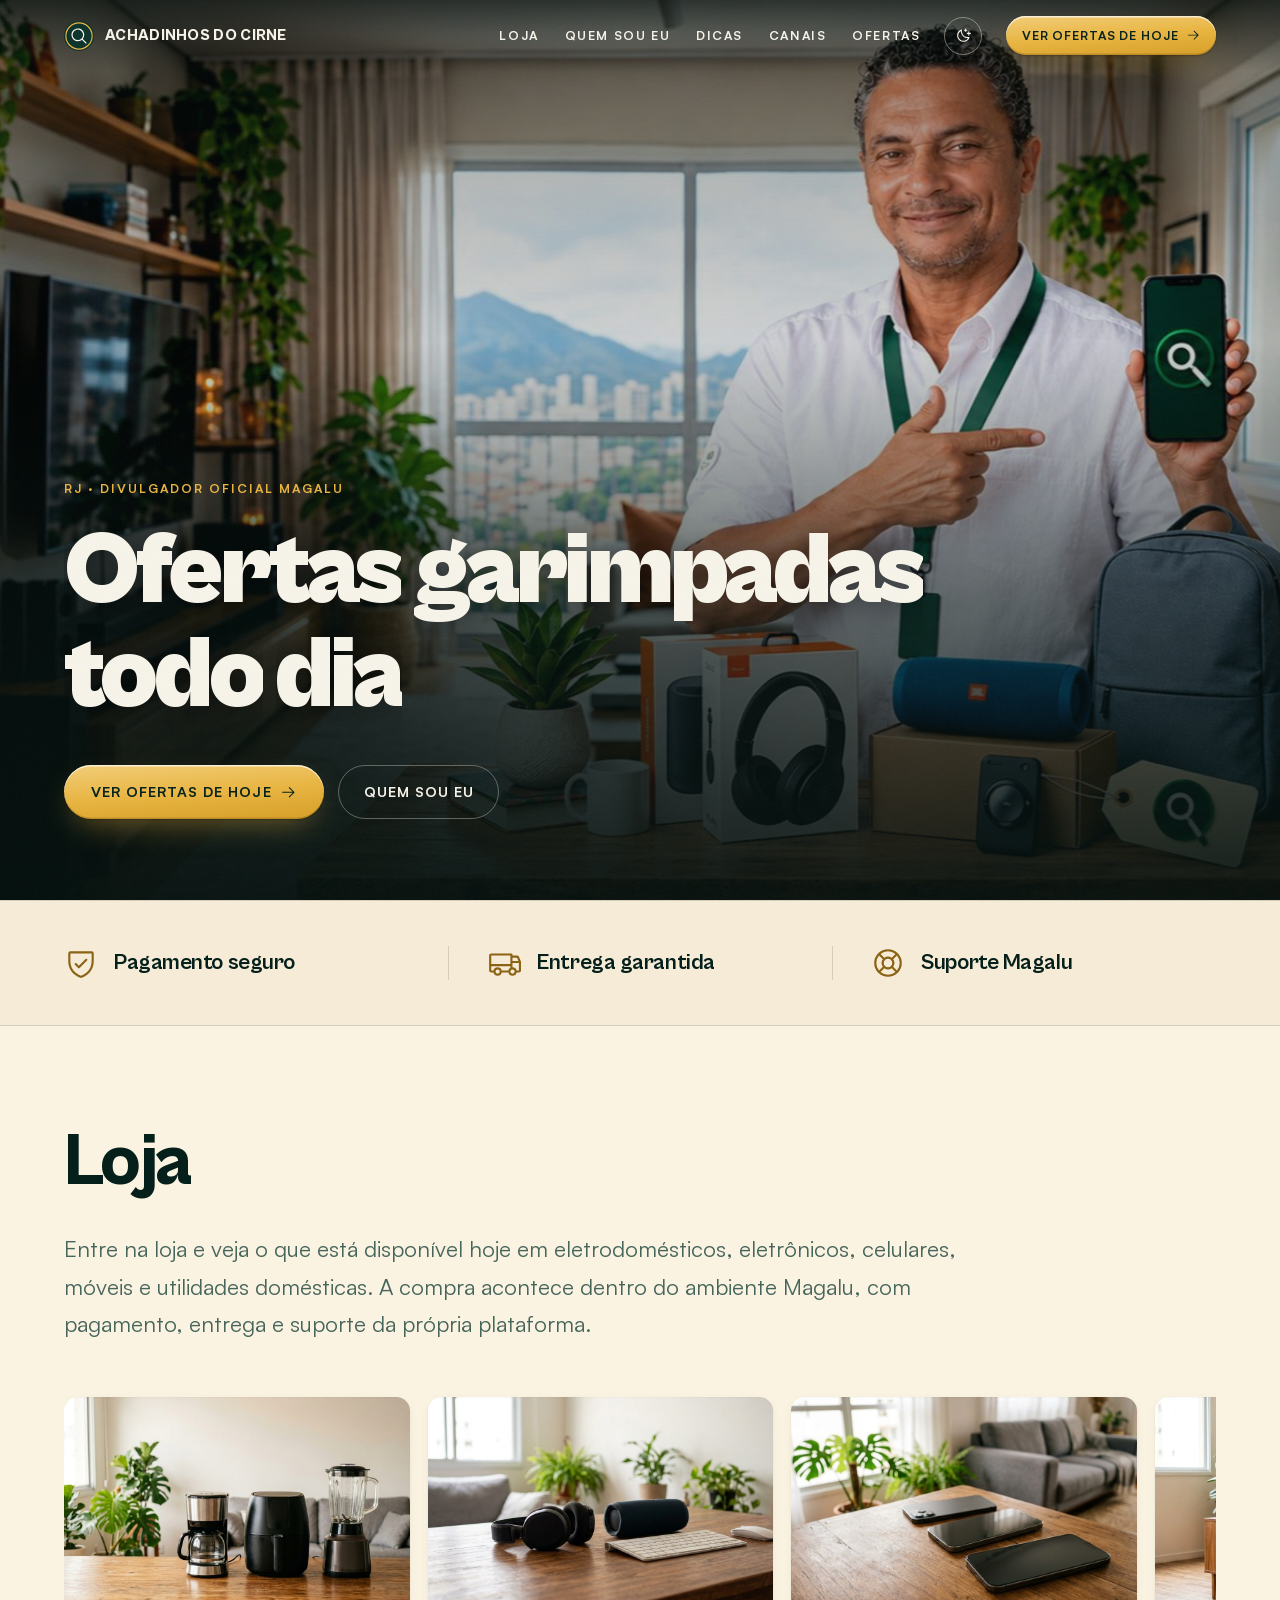
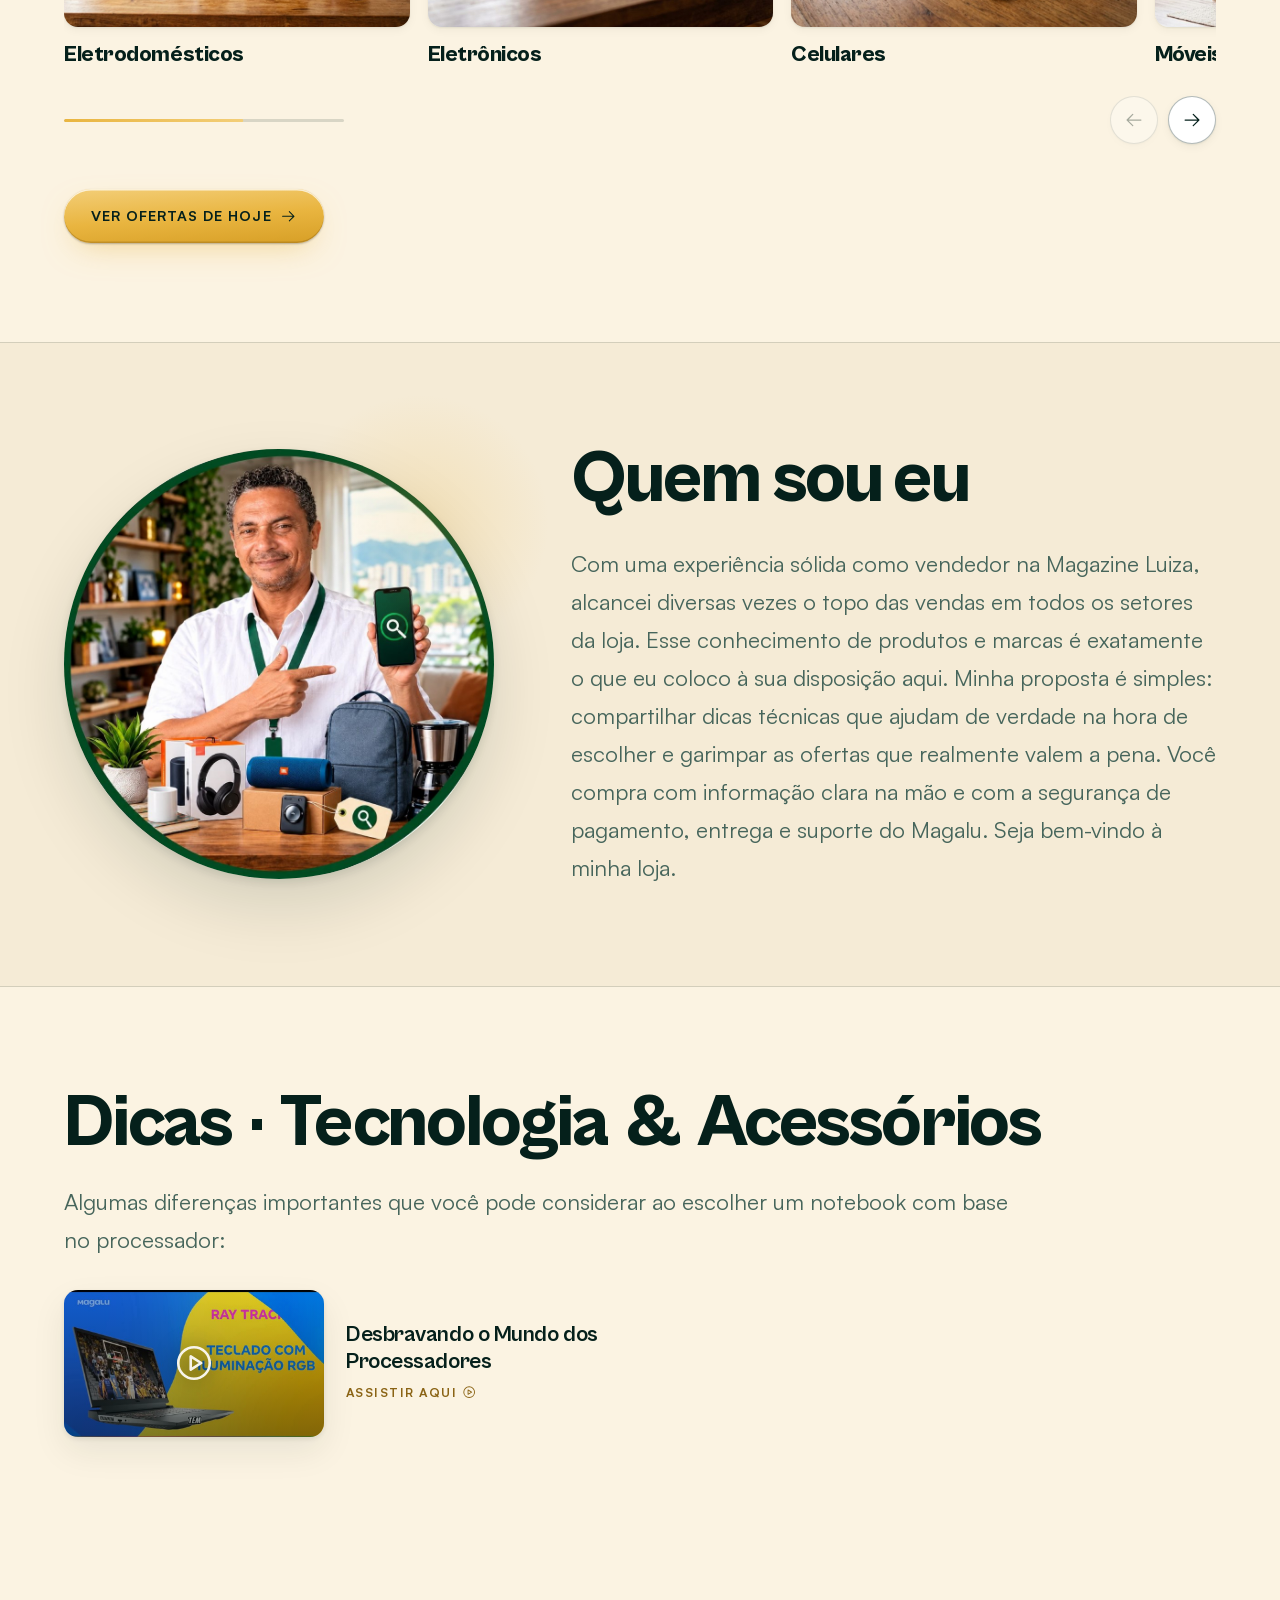
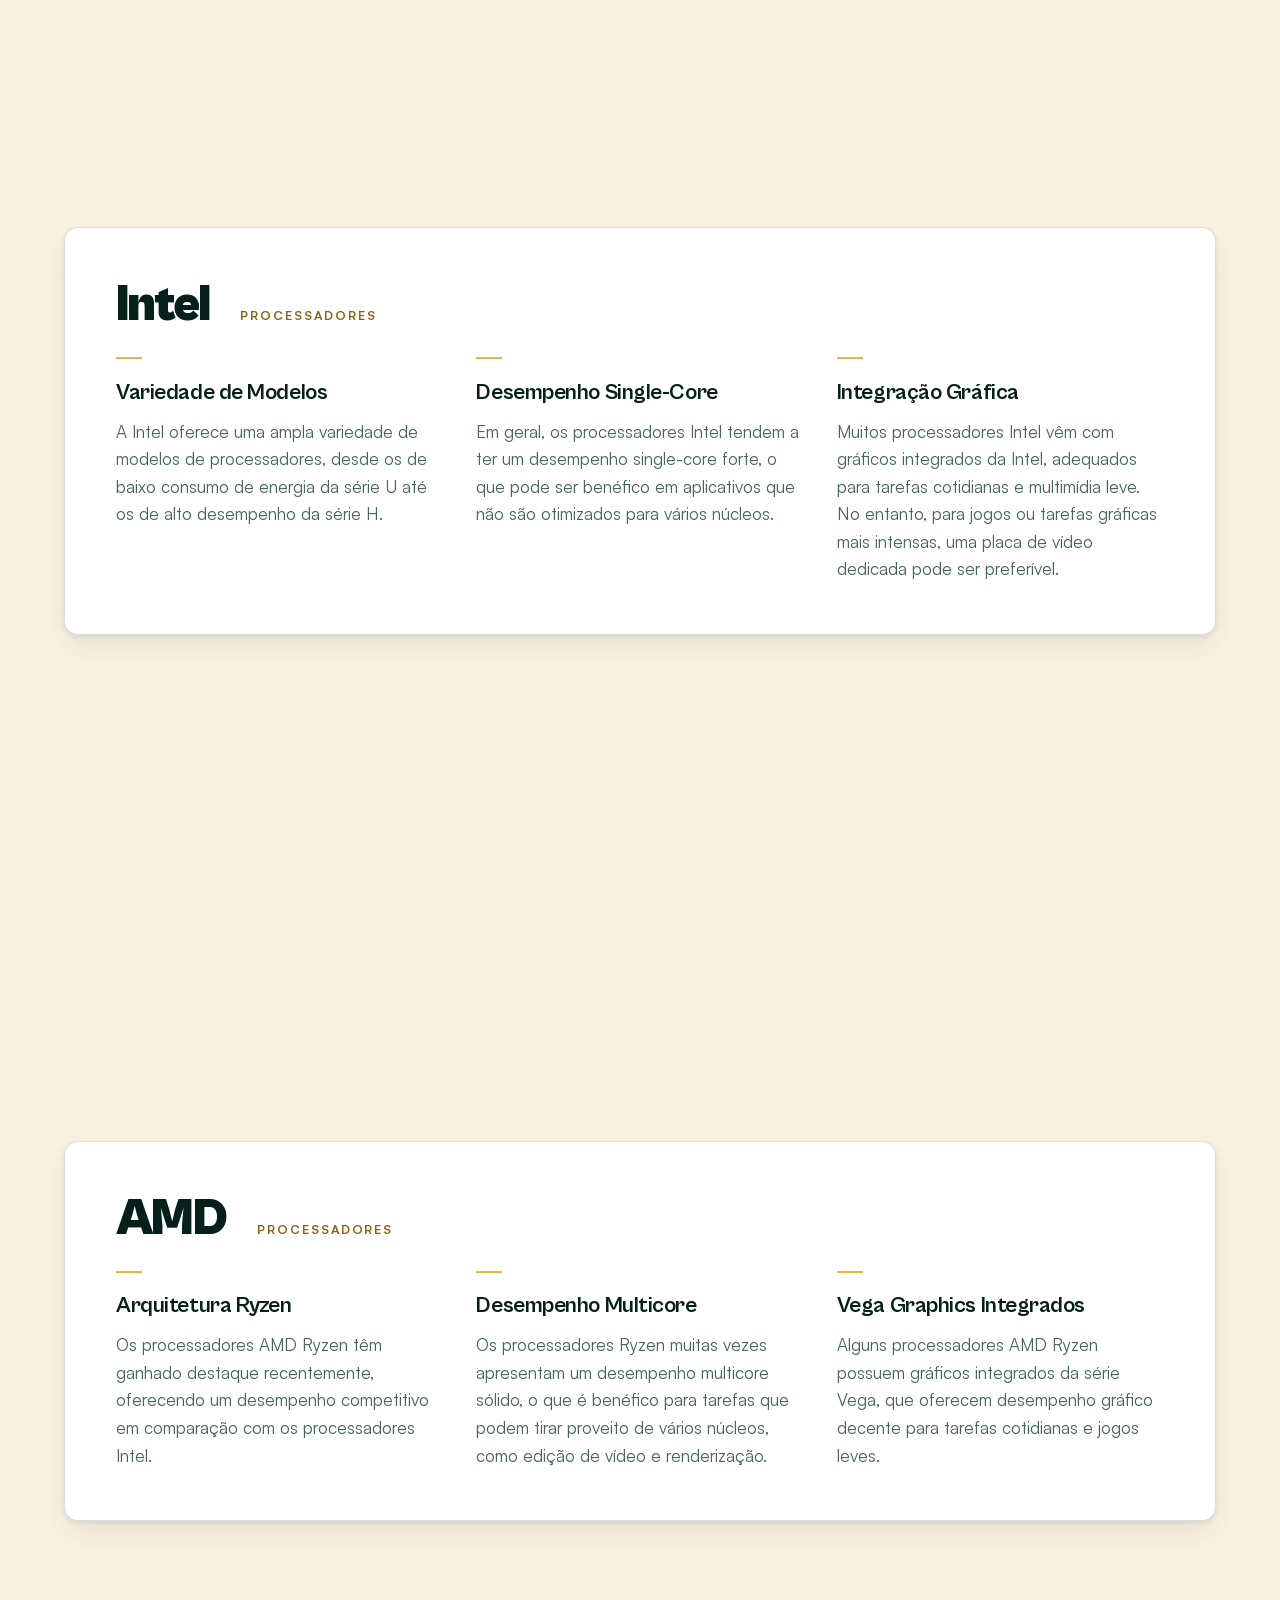
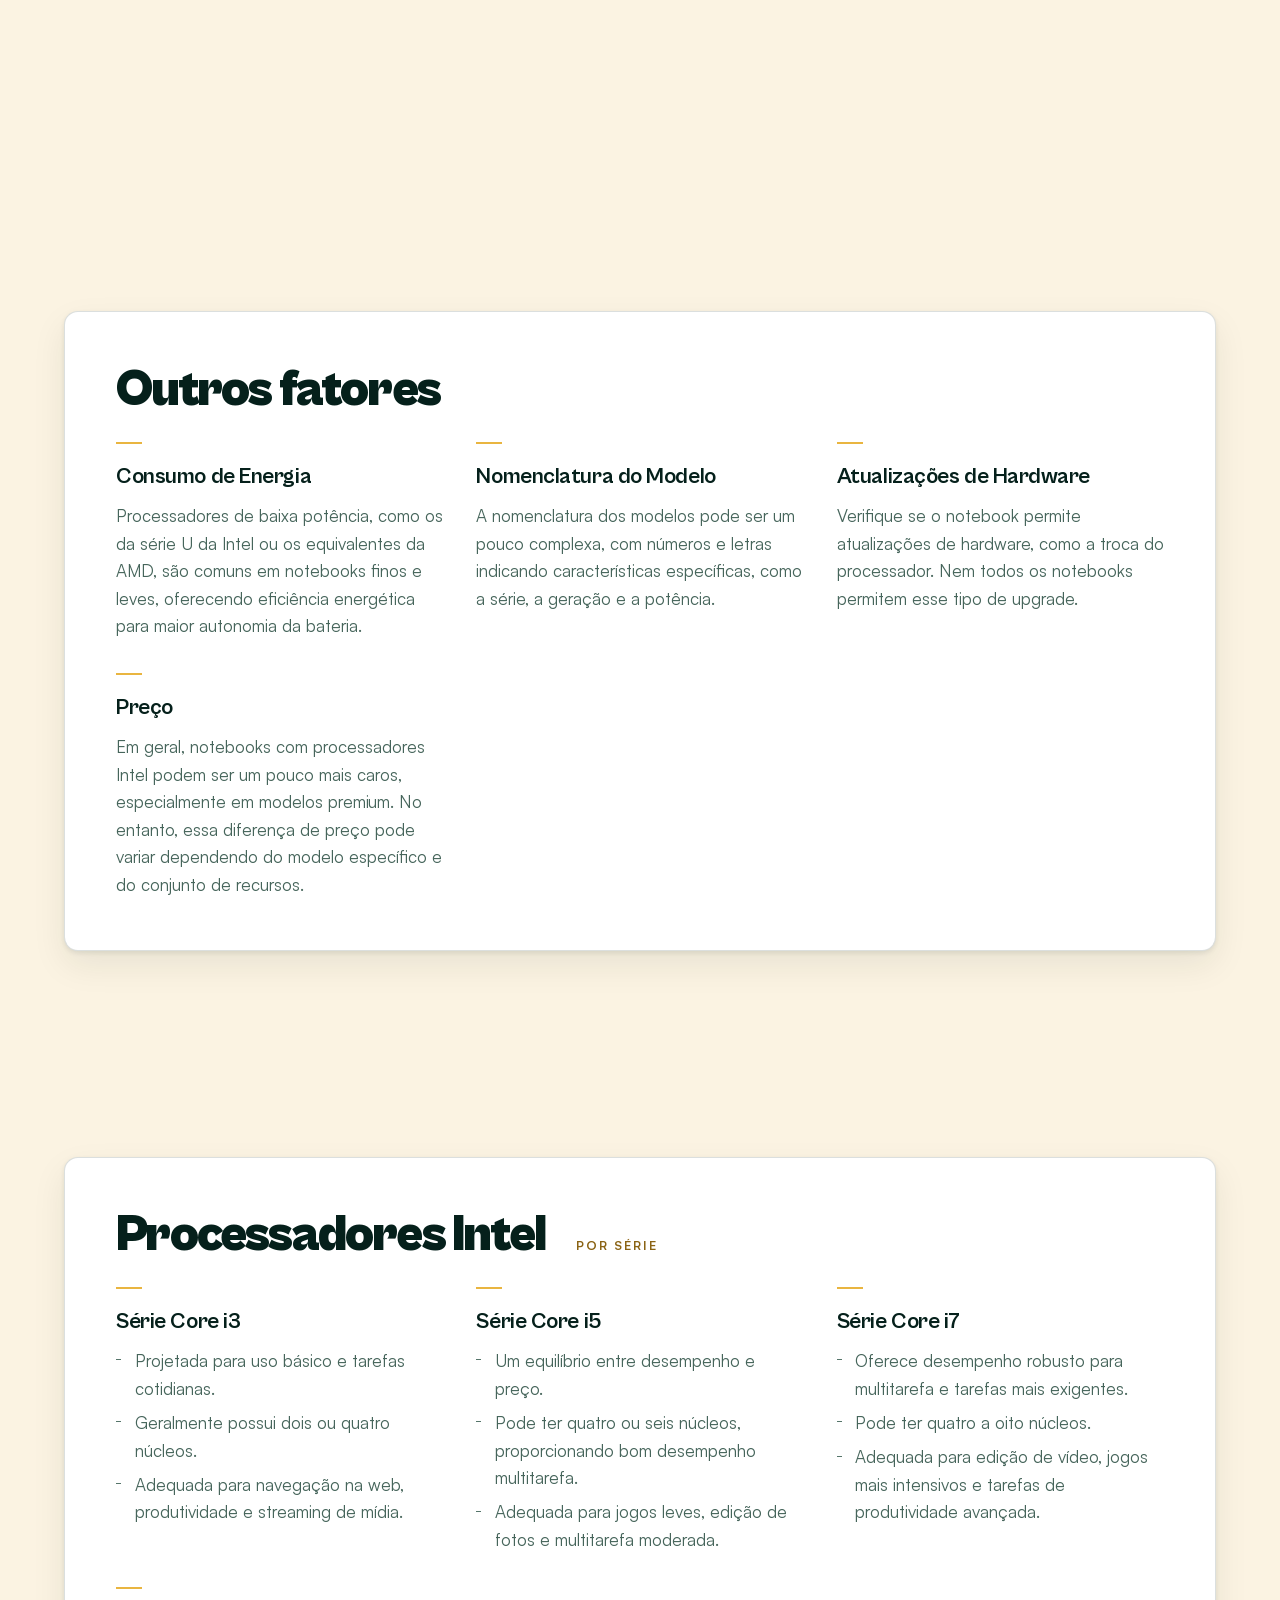
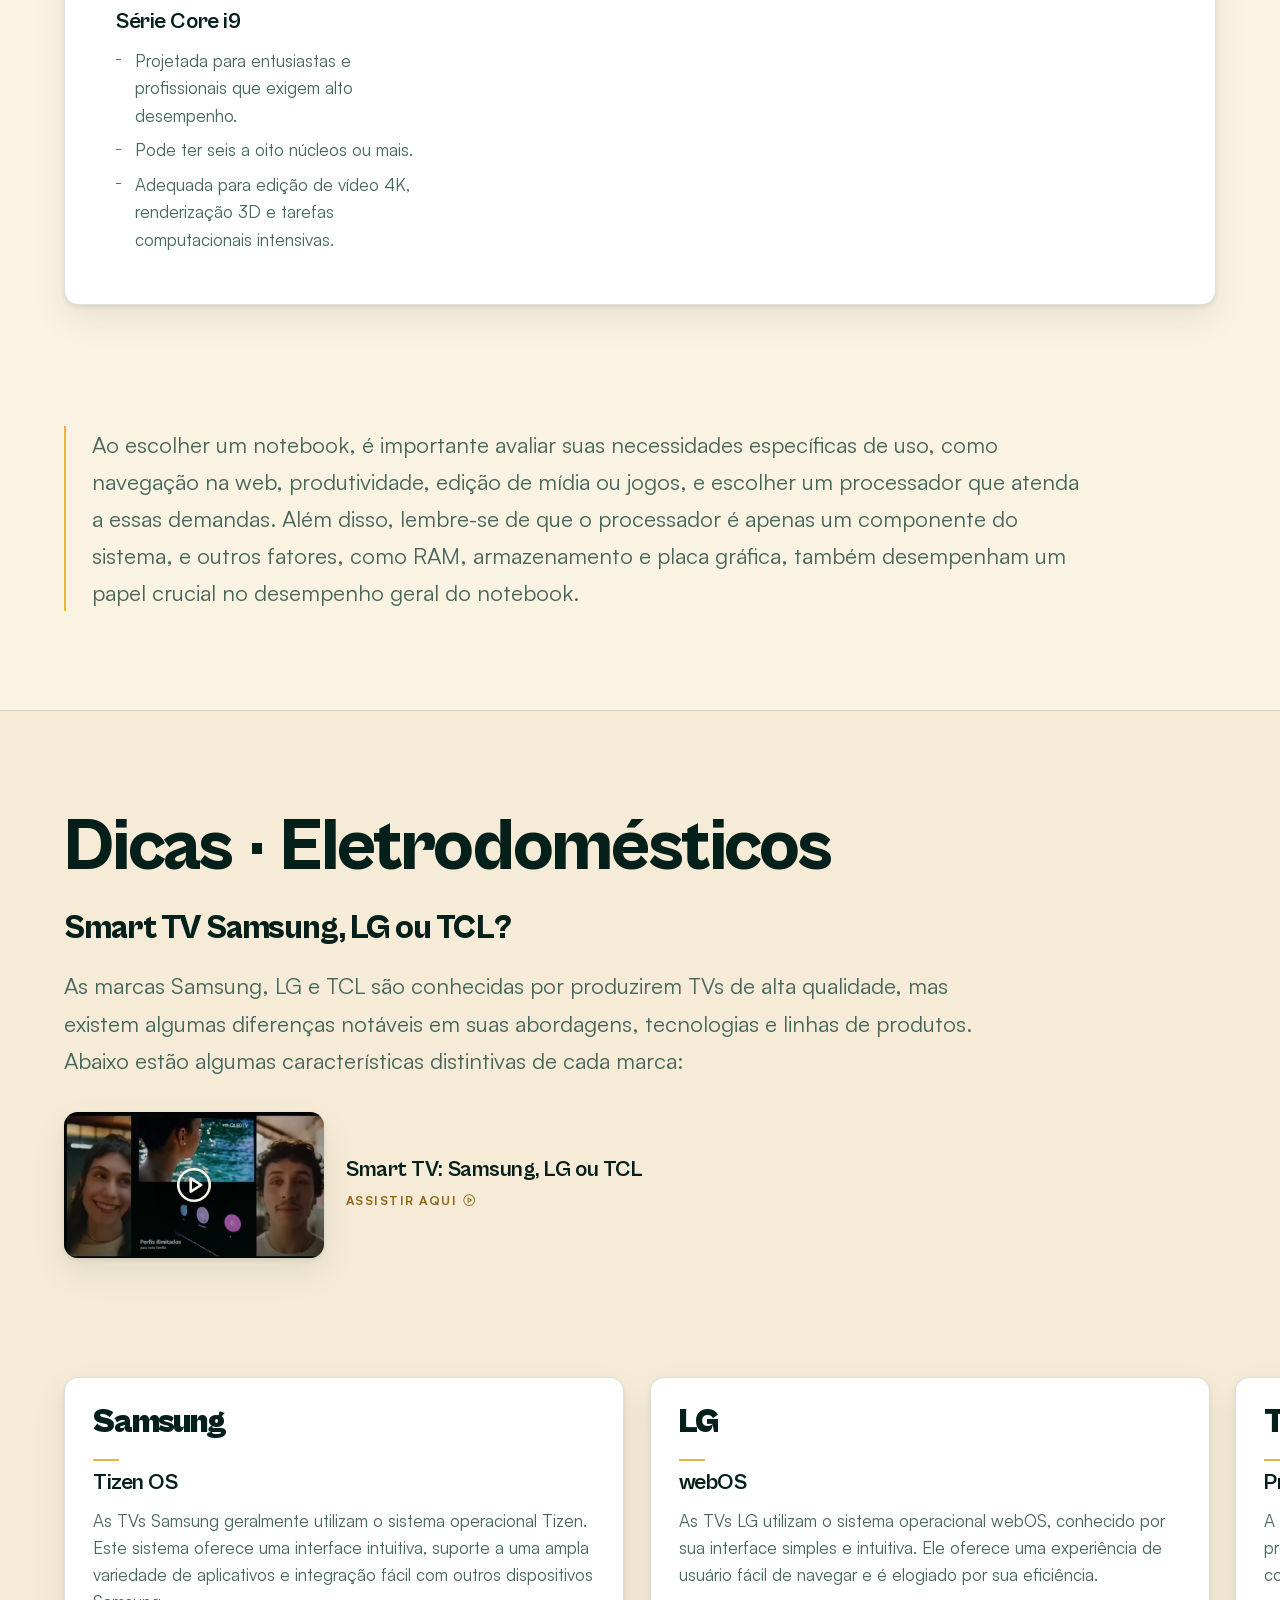
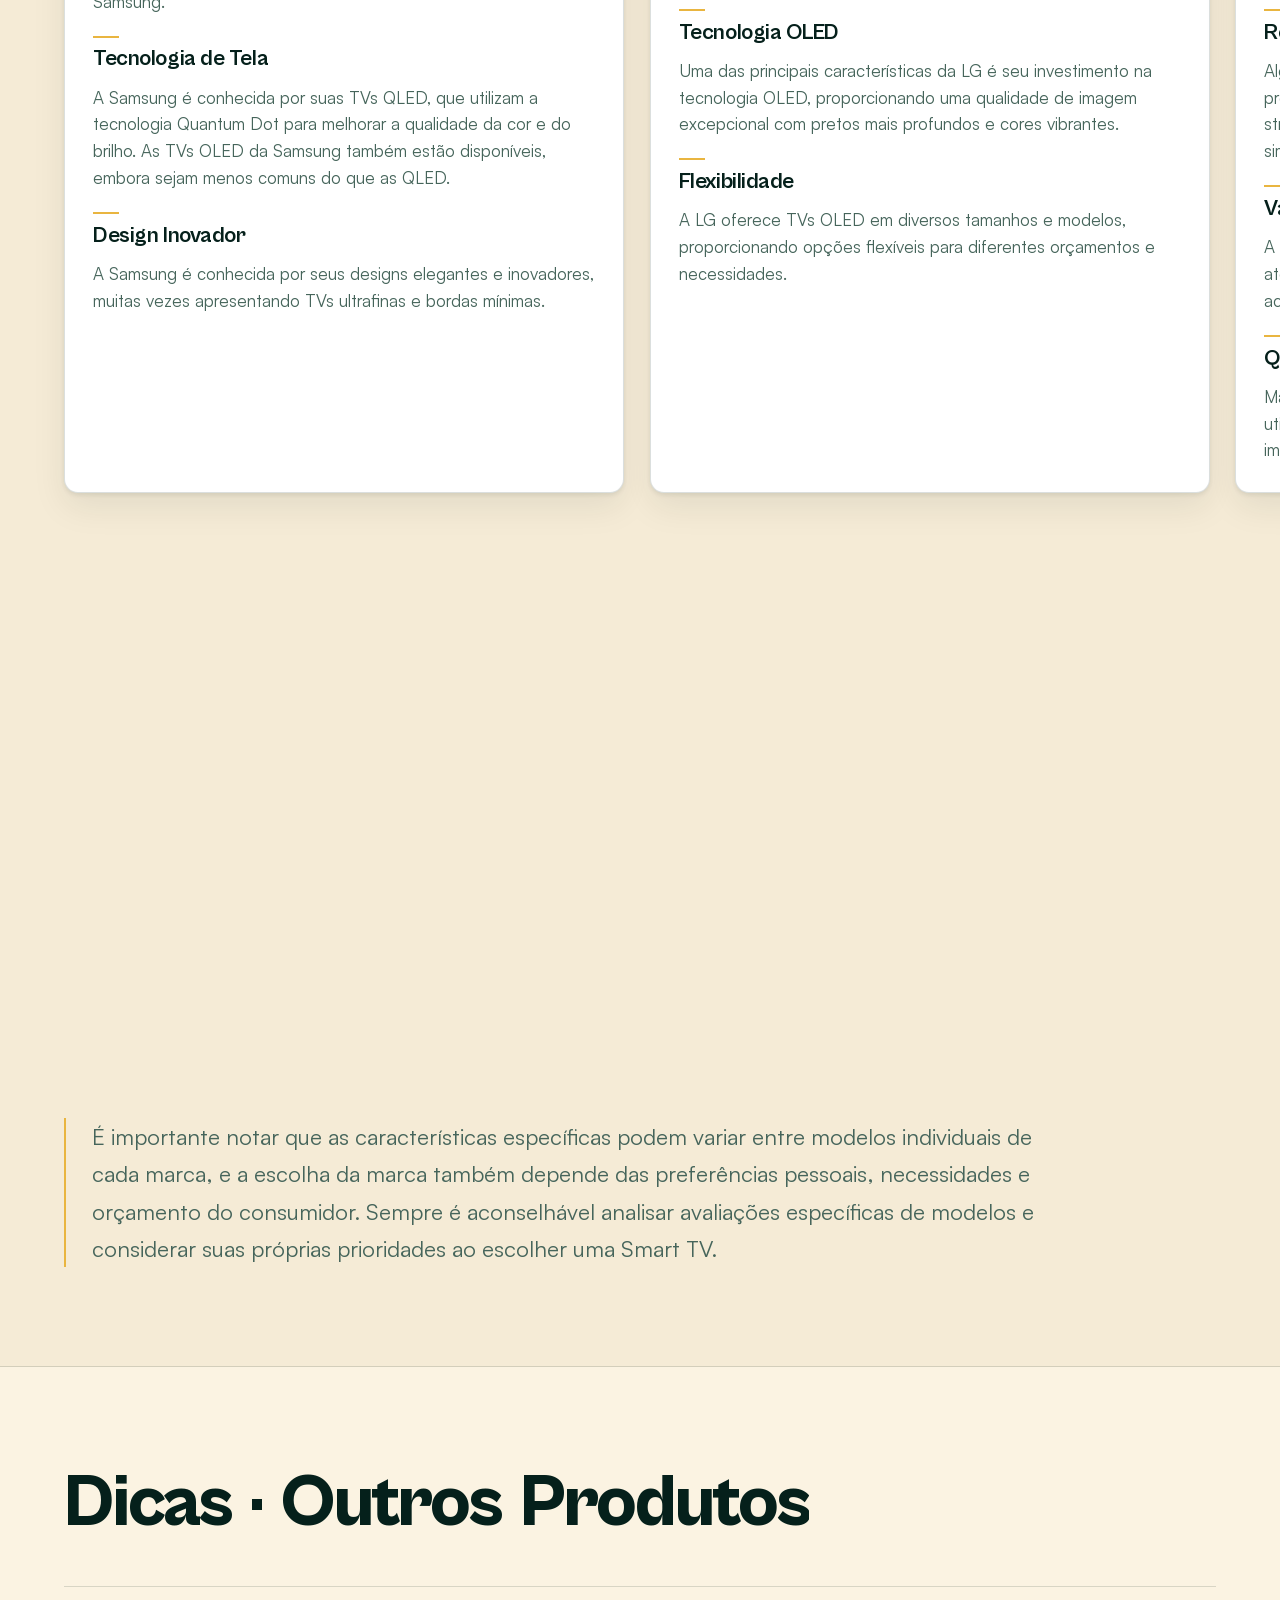
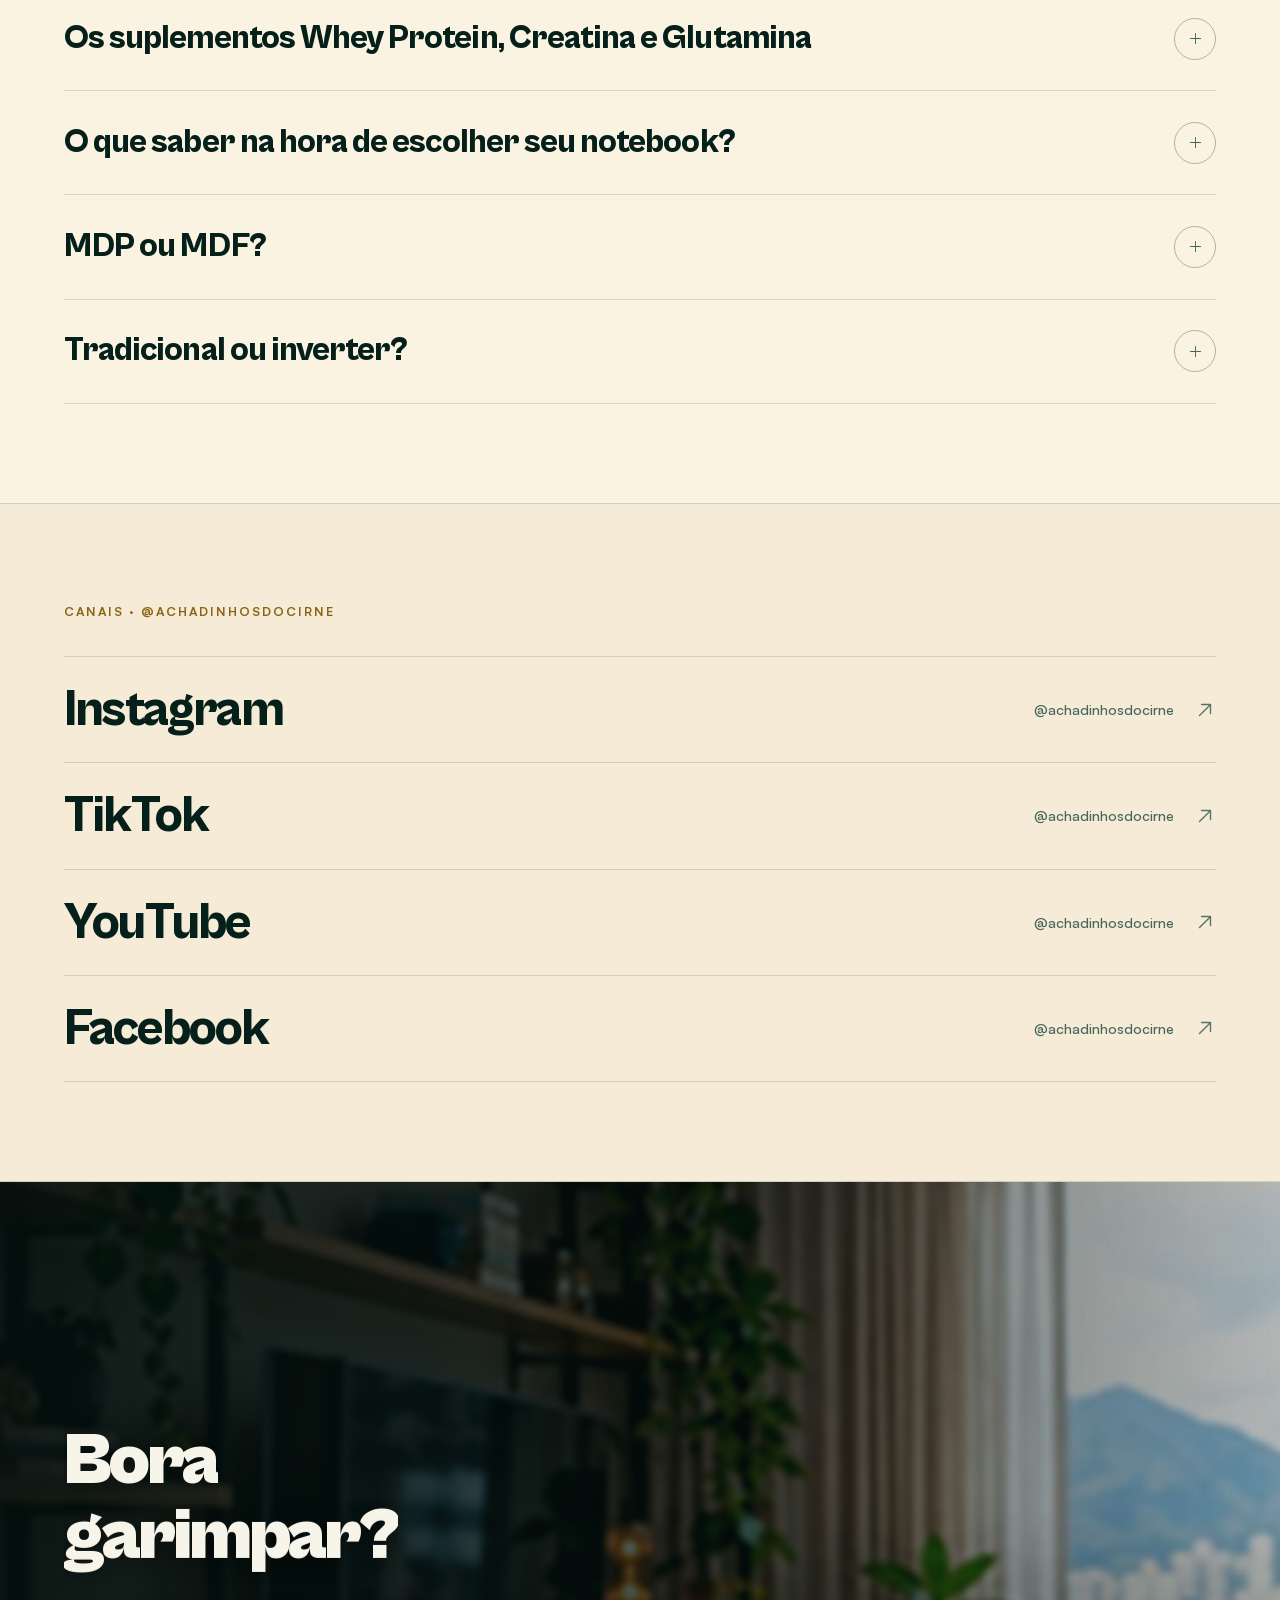
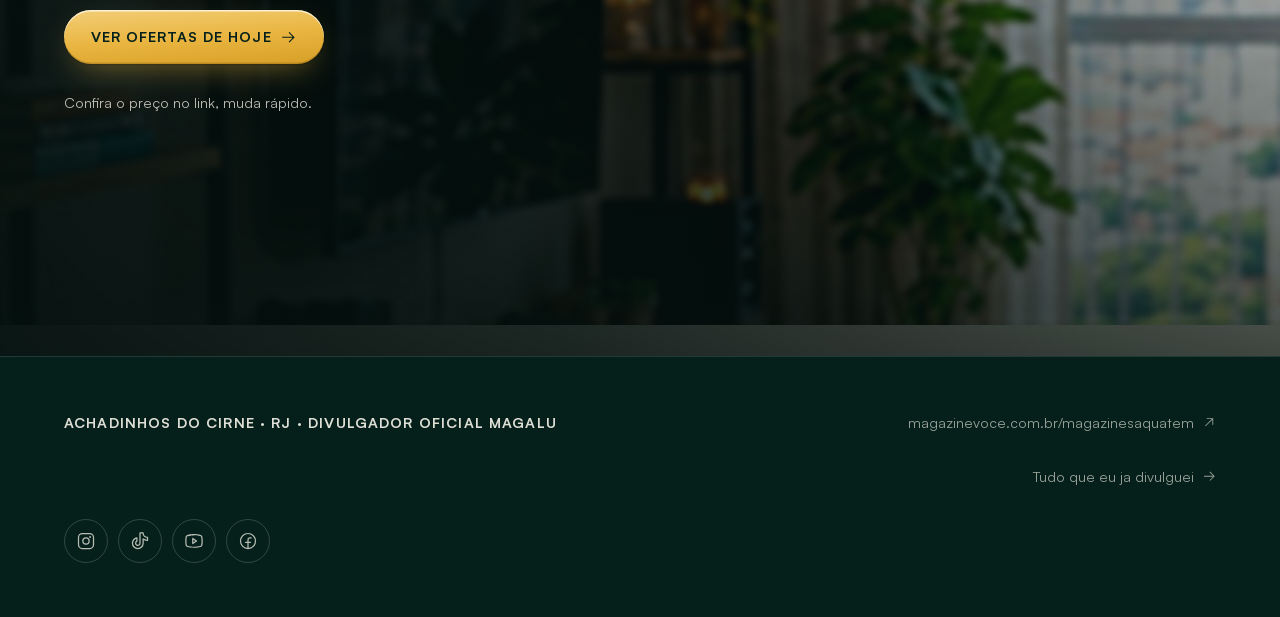
==== commit 6866b3ea: "Site atualizado em 09/10/2026 01:18 - 74 arquivos" ====
--- a/index.html
+++ b/index.html
@@ -7,14 +7,14 @@
 <meta name="description" content="Ofertas garimpadas todo dia por quem foi vendedor de loja. Dicas tecnicas de eletrodomesticos, eletronicos e celulares, com pagamento, entrega e suporte do Magalu.">
 <meta name="theme-color" content="#061512" media="(prefers-color-scheme: dark)">
 <meta name="theme-color" content="#FBF3E2" media="(prefers-color-scheme: light)">
-<link rel="canonical" href="https://achadinhosdocirne.netlify.app/">
+<link rel="canonical" href="https://achadinhosdocirne.com.br/">
 
 <meta property="og:type" content="website">
 <meta property="og:site_name" content="Achadinhos do Cirne">
 <meta property="og:title" content="Achadinhos do Cirne">
 <meta property="og:description" content="Ofertas garimpadas todo dia por quem foi vendedor de loja.">
-<meta property="og:url" content="https://achadinhosdocirne.netlify.app/">
-<meta property="og:image" content="https://achadinhosdocirne.netlify.app/assets/img/og.jpg">
+<meta property="og:url" content="https://achadinhosdocirne.com.br/">
+<meta property="og:image" content="https://achadinhosdocirne.com.br/assets/img/og.jpg">
 <meta property="og:image:width" content="1200">
 <meta property="og:image:height" content="630">
 <meta property="og:locale" content="pt_BR">
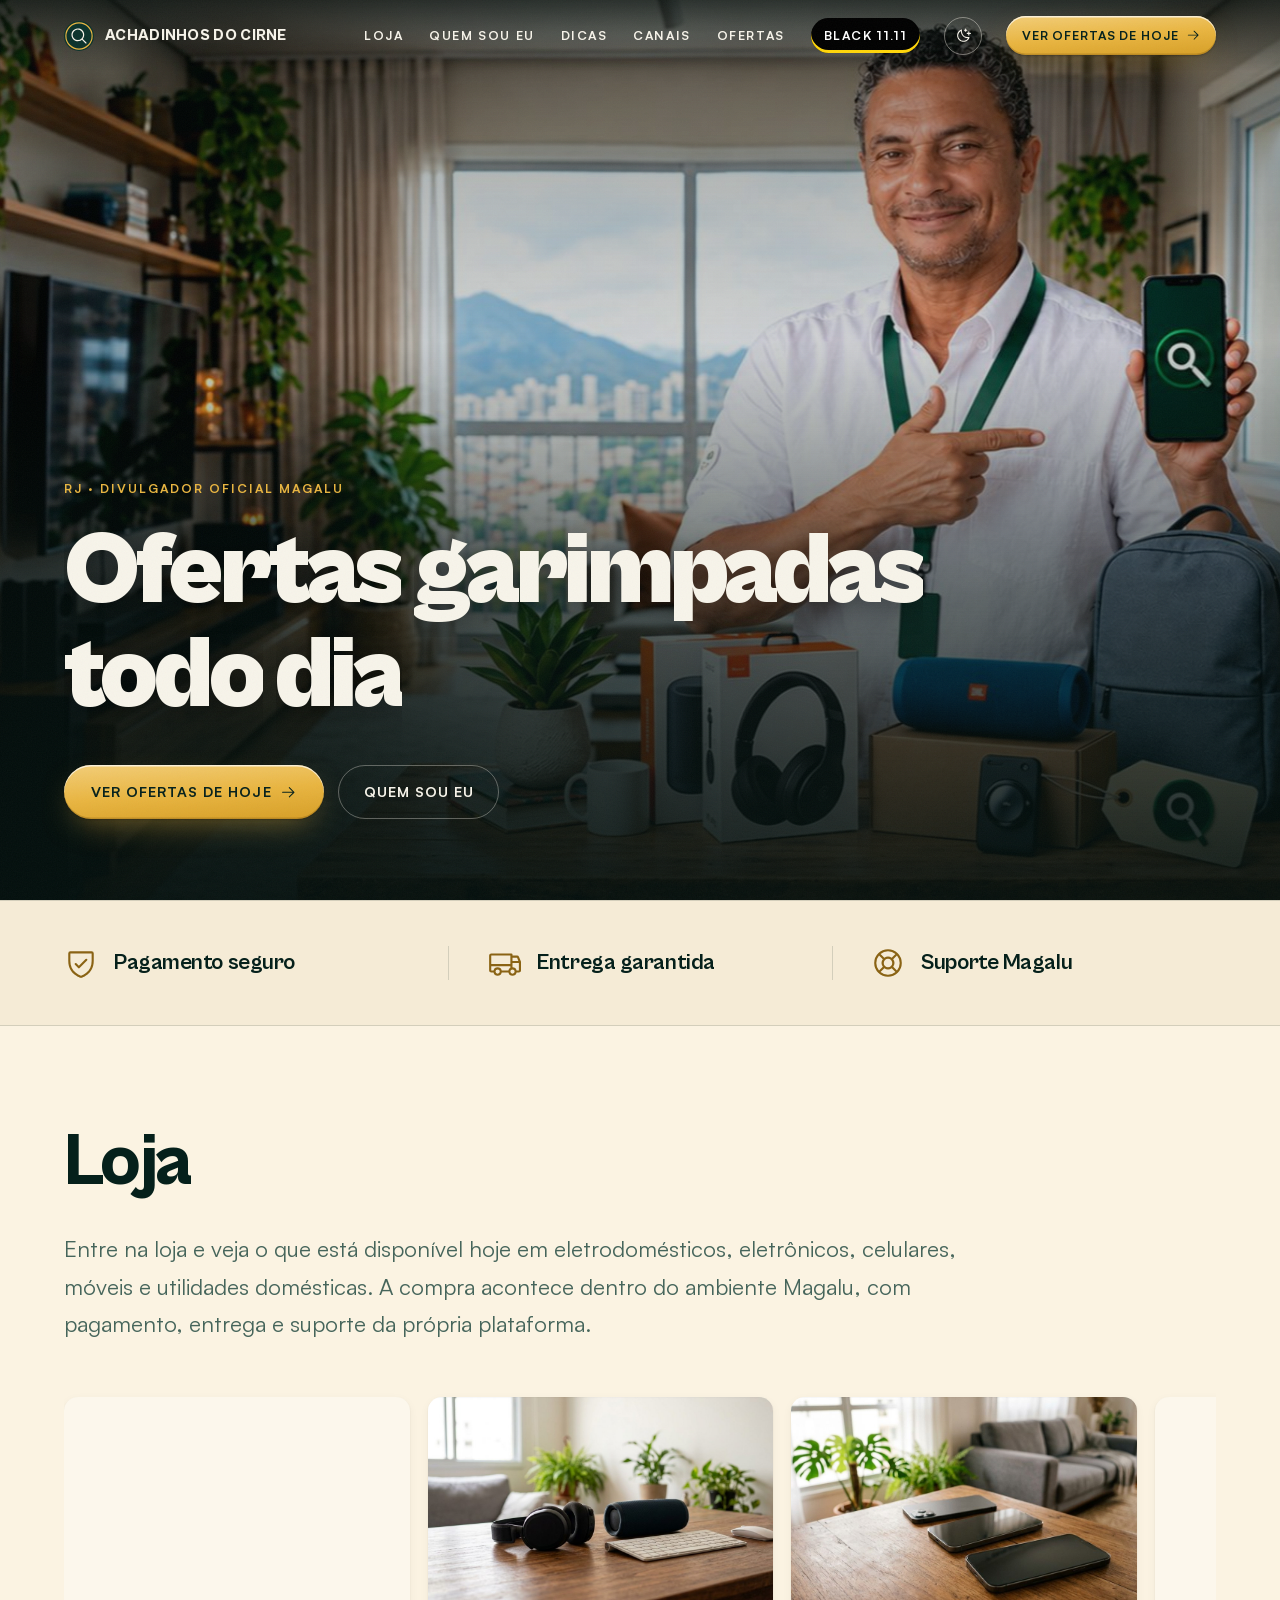
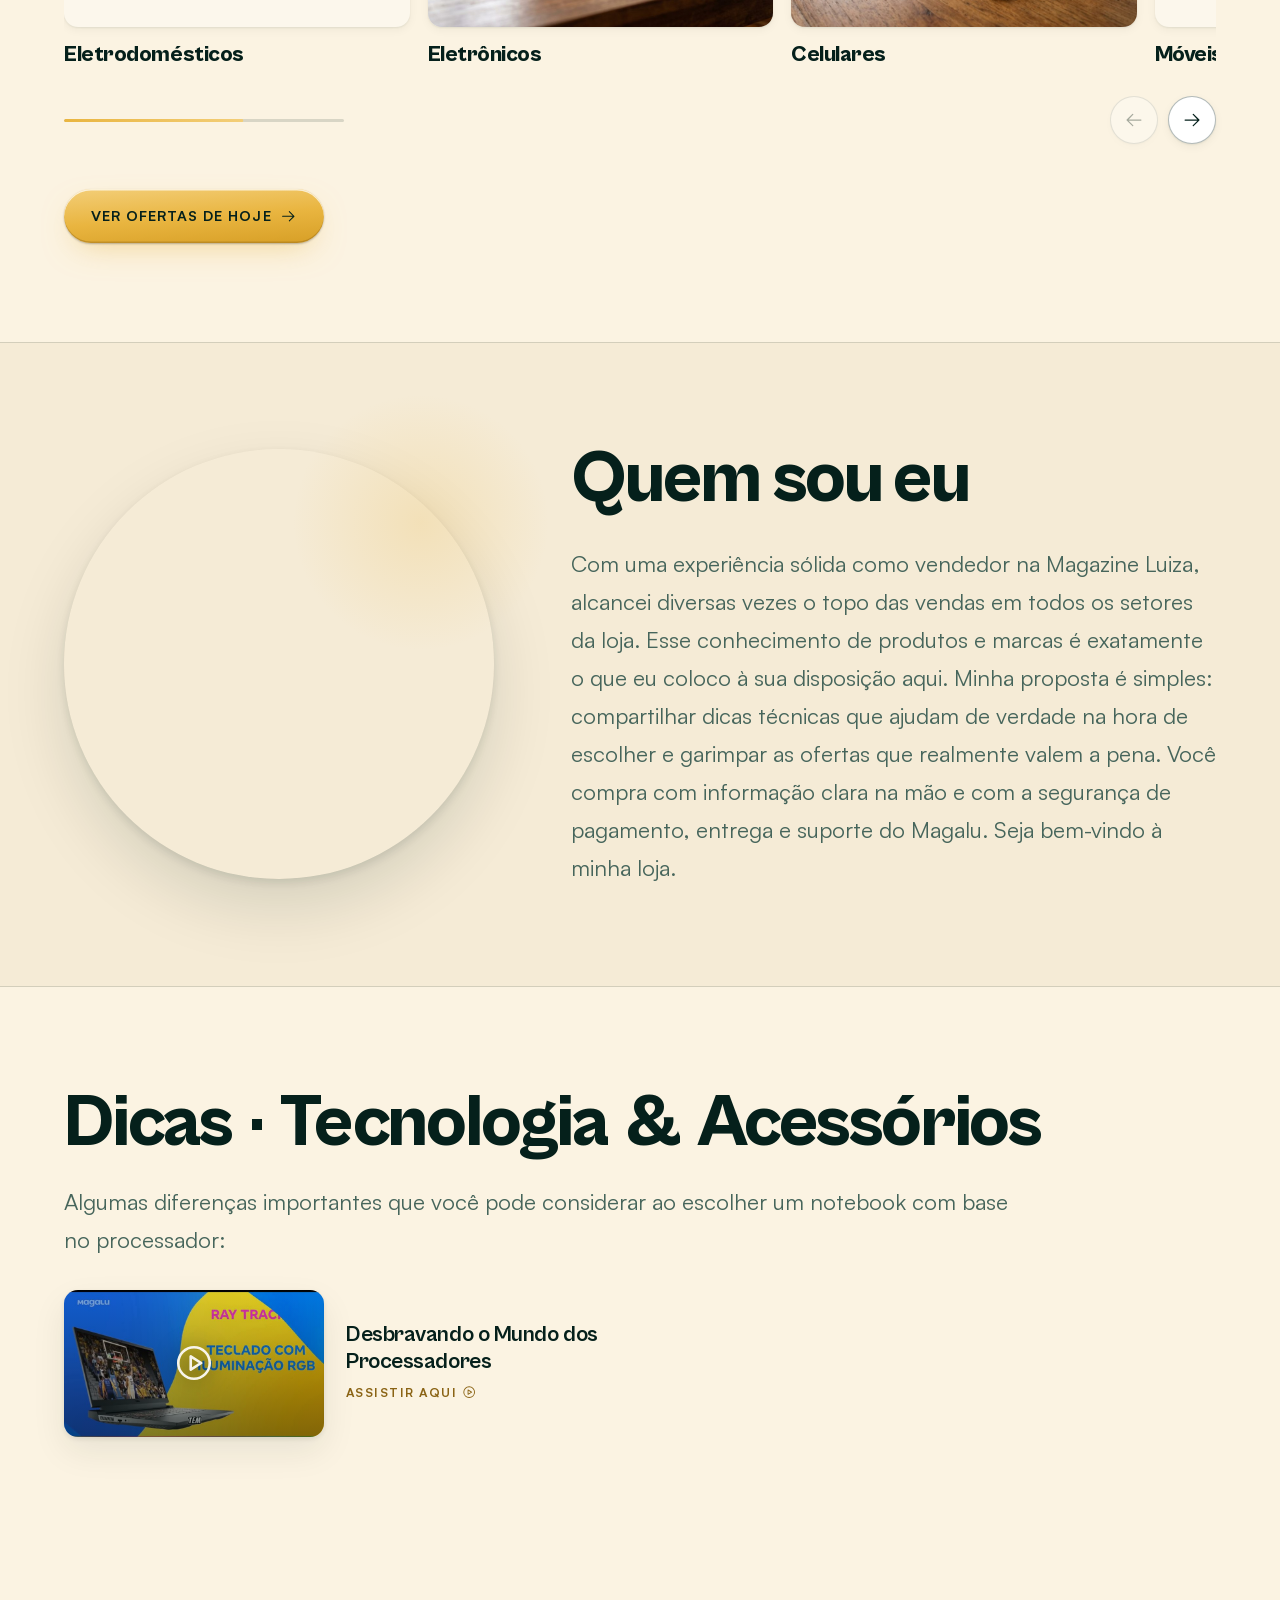
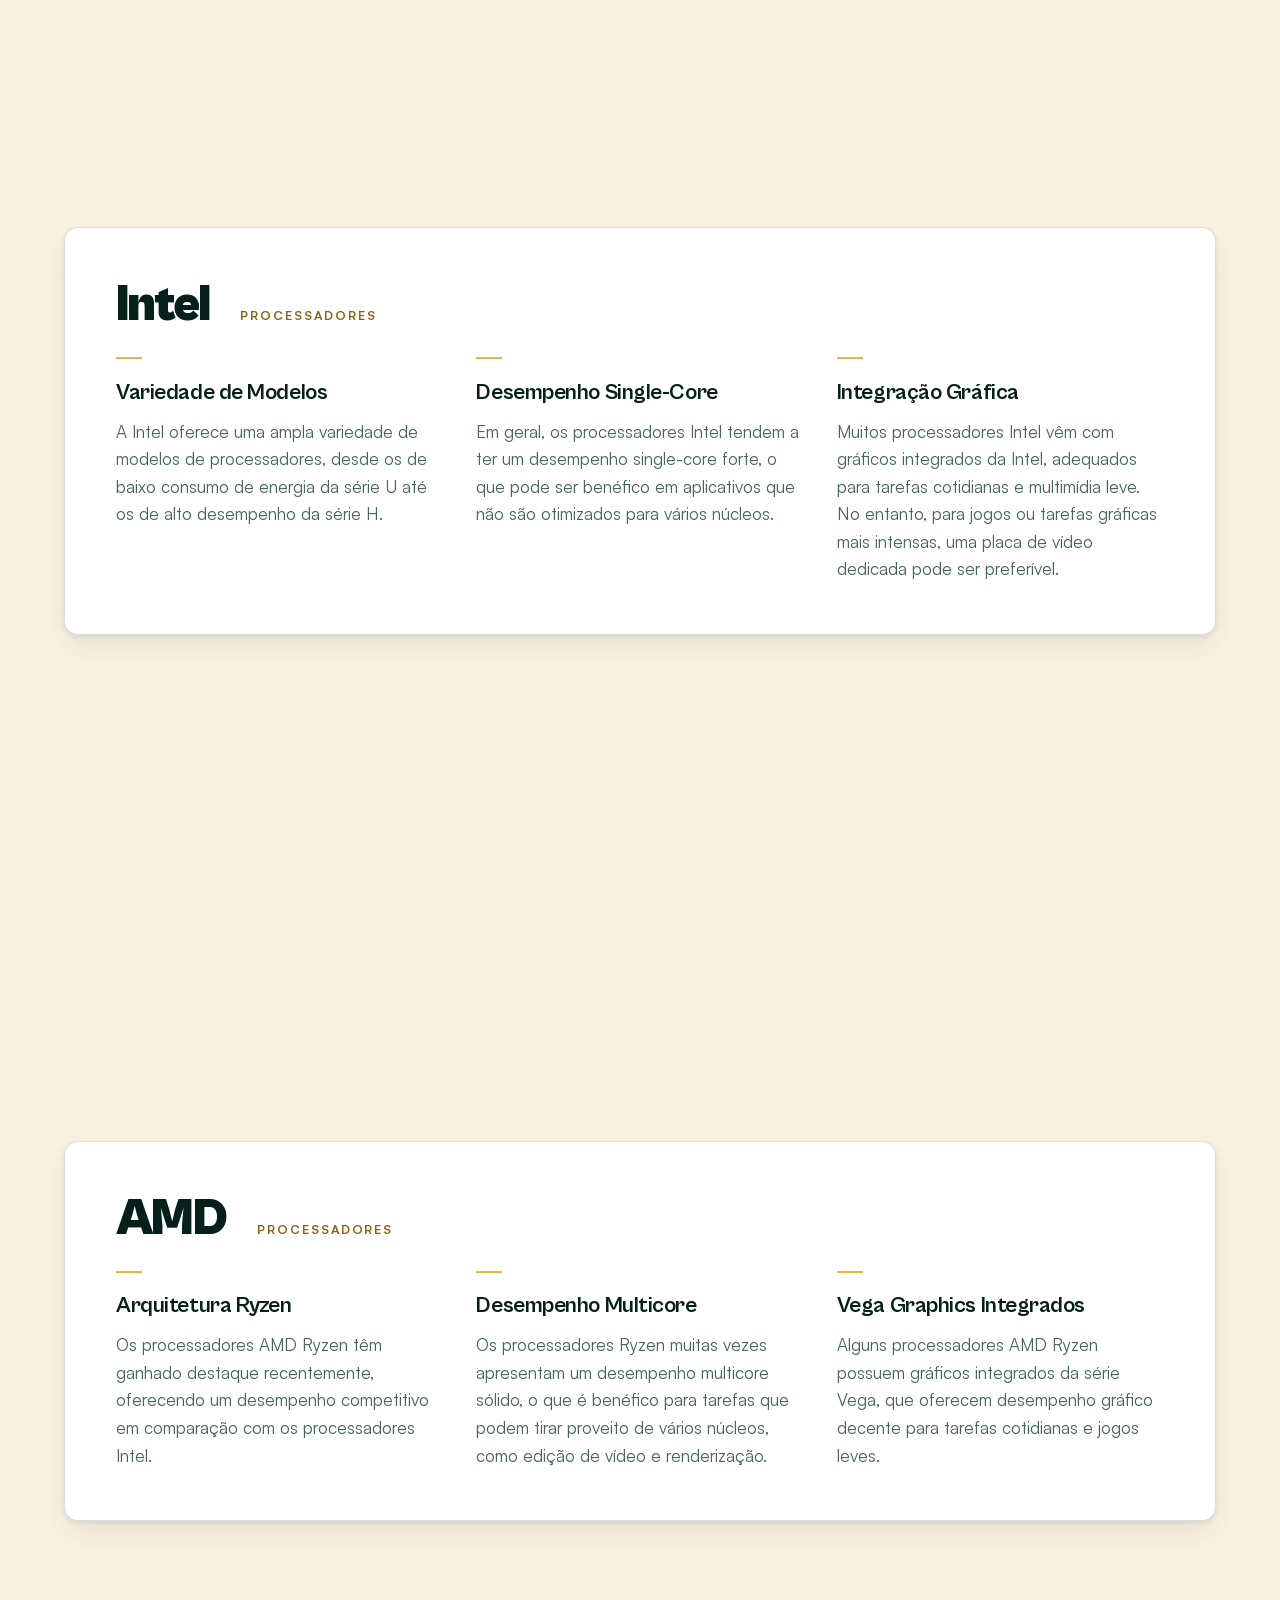
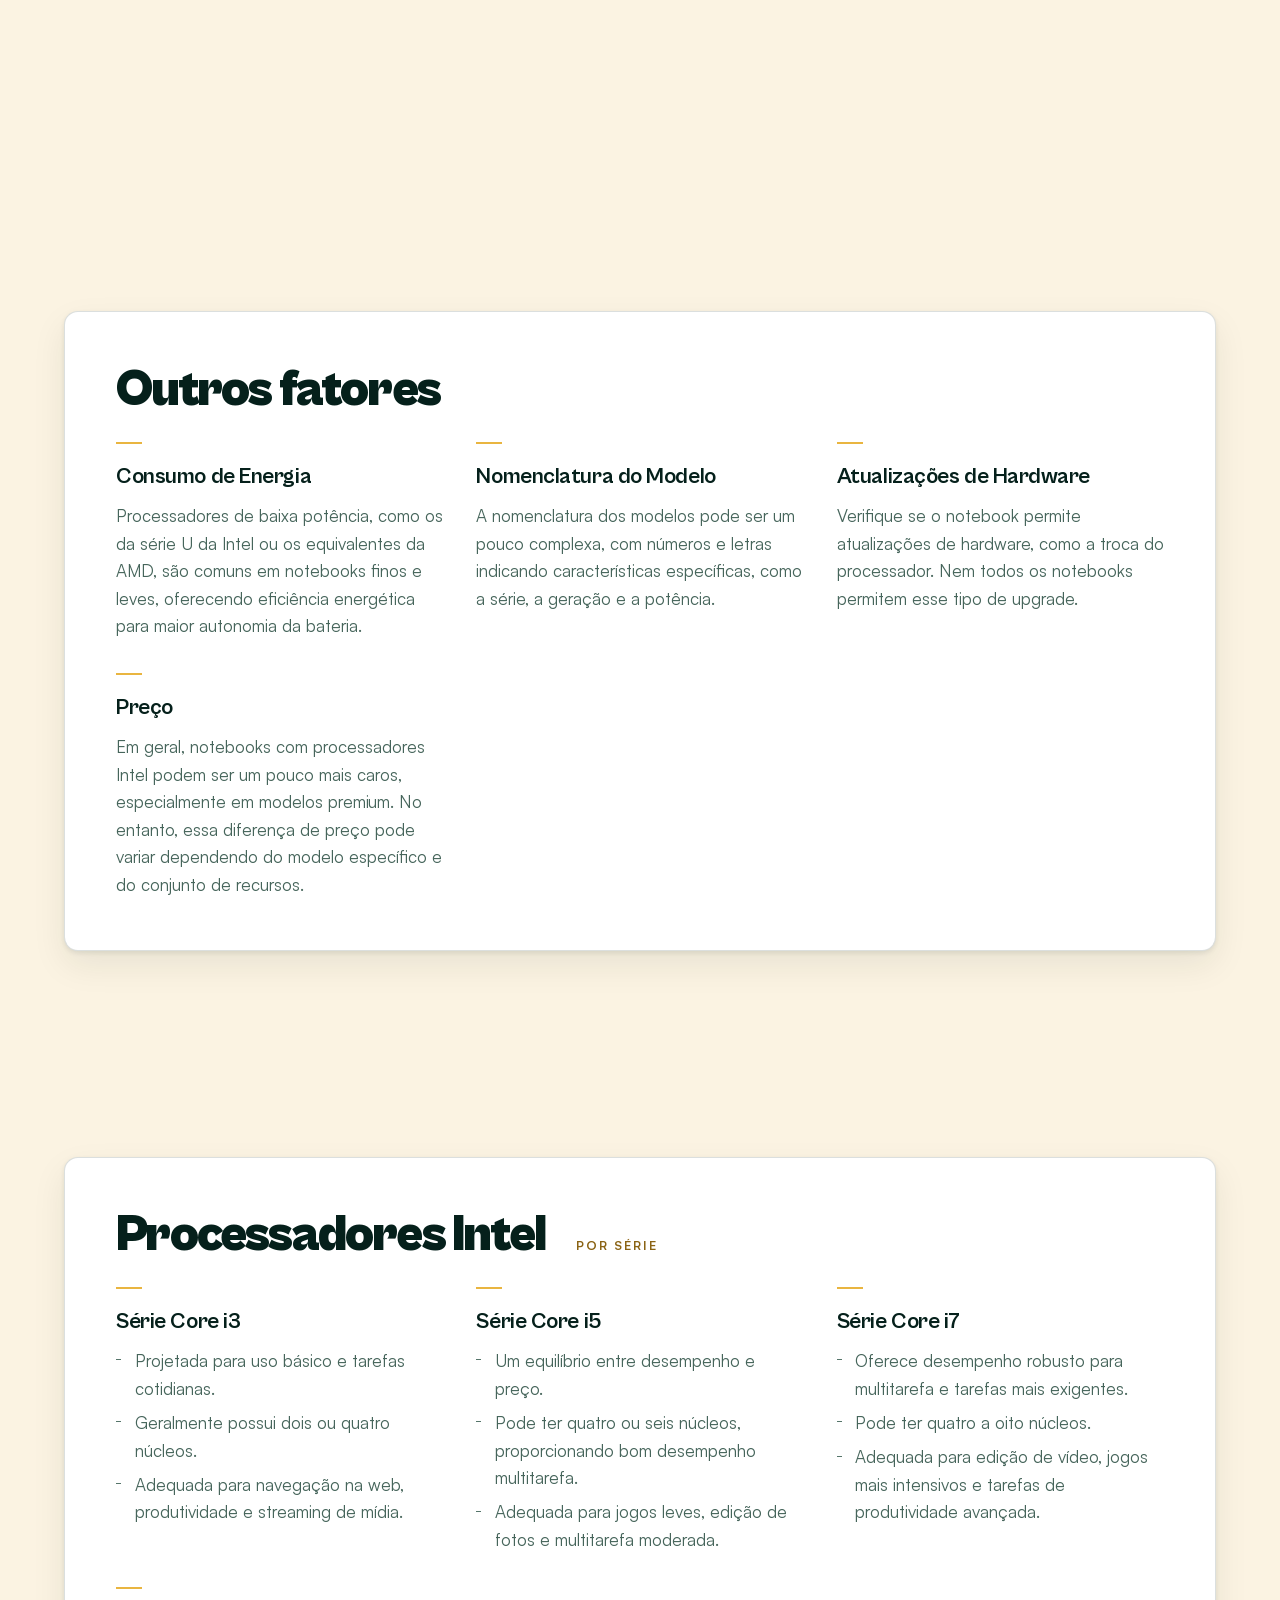
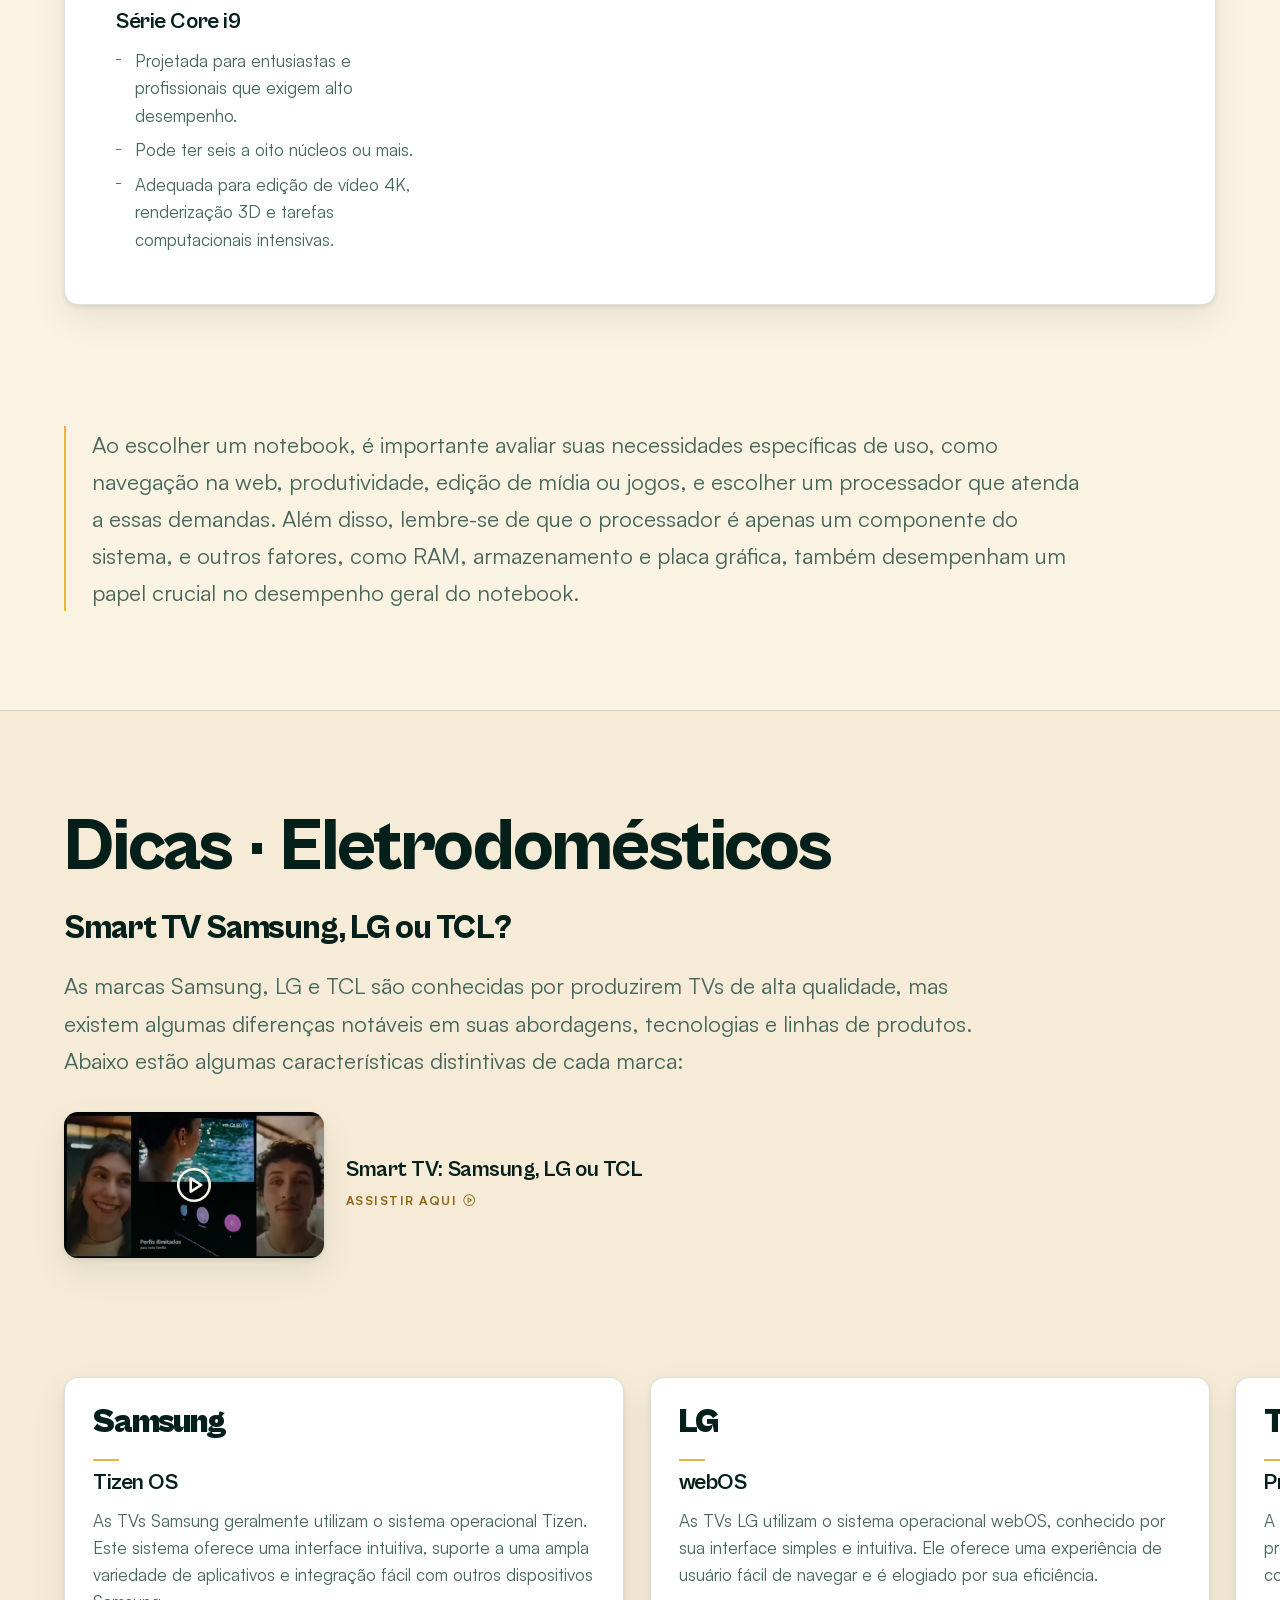
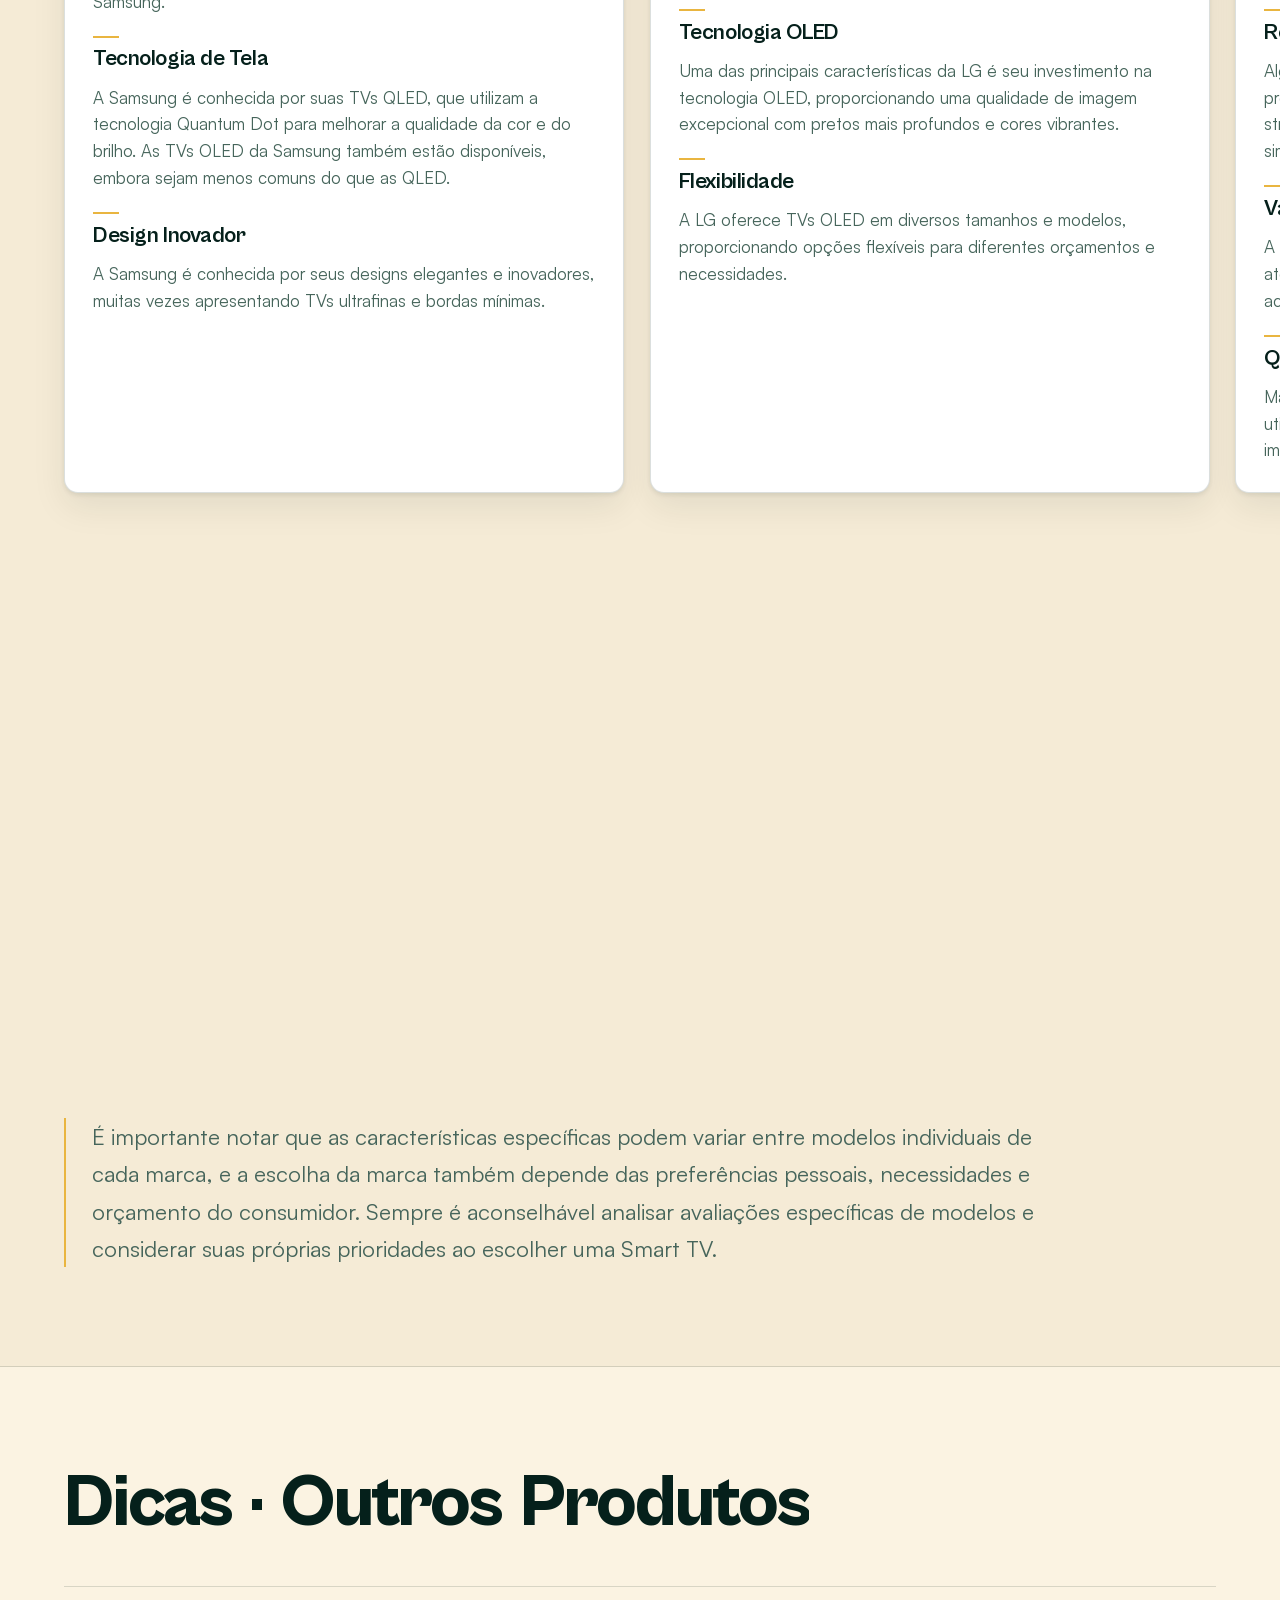
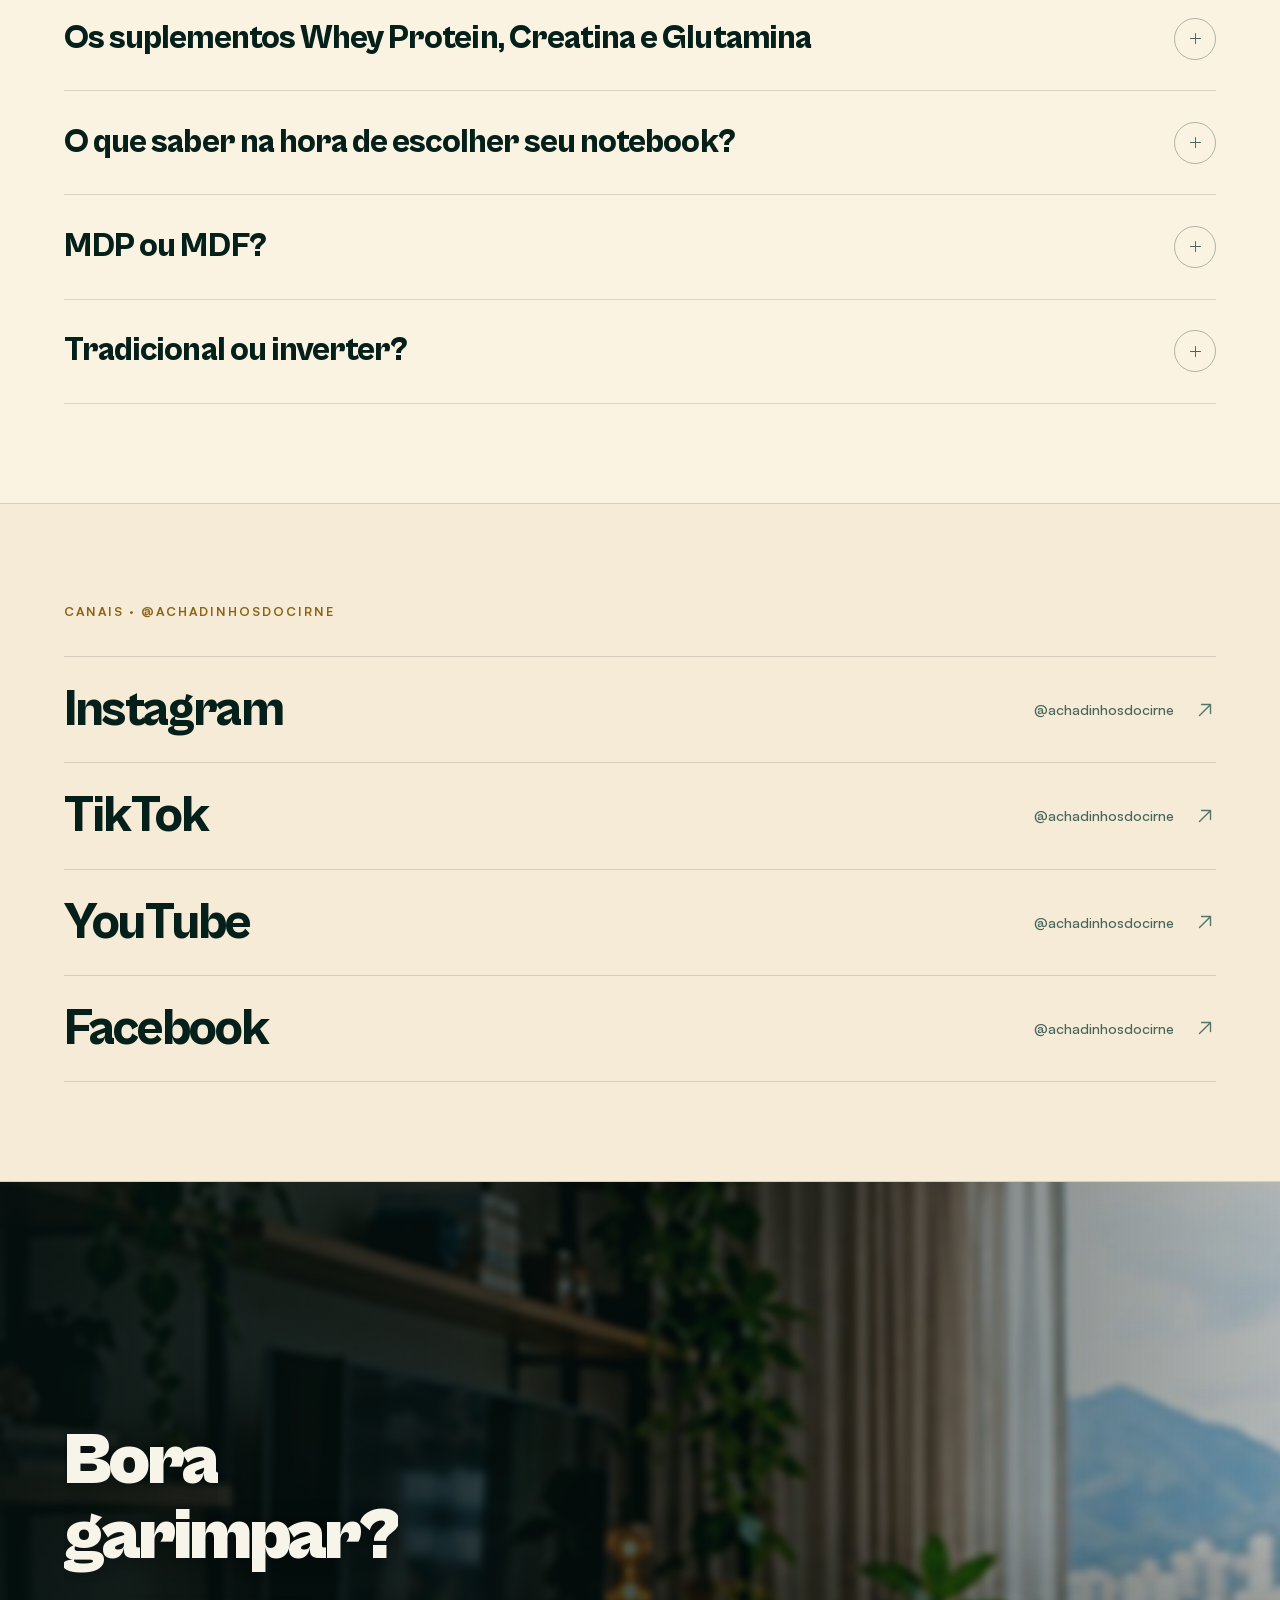
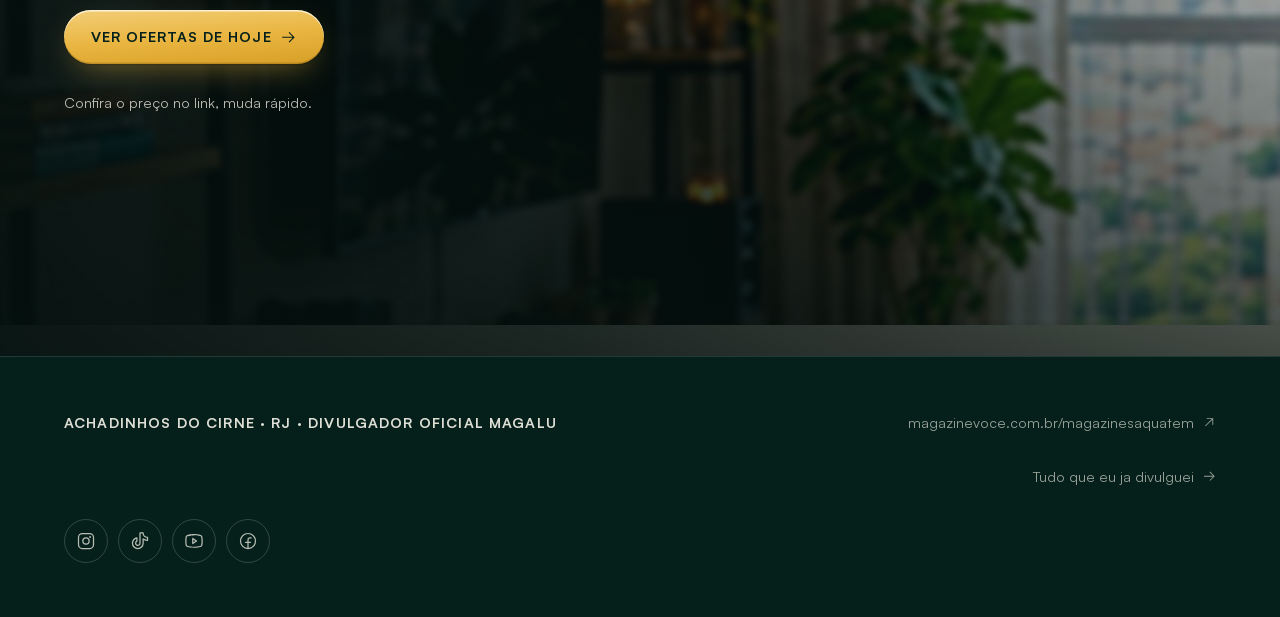
==== commit c73ce011: "Site atualizado em 11/11/2026 13:02 - 85 arquivos" ====
--- a/index.html
+++ b/index.html
@@ -31,7 +31,7 @@
      digital no nome, entao trocar o conteudo nao troca a URL, e so a URL
      diferente obriga o navegador a buscar de novo. Bastou uma vez: o
      netlify.toml agora manda CSS e JS revalidarem sempre. -->
-<link rel="stylesheet" href="assets/css/site.css?v=3">
+<link rel="stylesheet" href="assets/css/site.css?v=4">
 <script>document.documentElement.classList.add("js");</script>
 </head>
 <body>
@@ -74,6 +74,7 @@
       <!-- Unico link daqui que sai da pagina. E a pagina que o link da bio do
            Instagram aponta: la o link vai na bio, e uma bio tem um link so. -->
       <a class="nav__link" href="/ofertas/">Ofertas</a>
+      <a class="nav__link nav__link--black" href="/black-1111/">Black 11.11</a>
 
       <!-- So aparece no celular. Na barra estreita nao cabe logo + tema +
            botao de menu + este CTA: medido, daria 383px numa tela de 375. Em
--- a/assets/css/site.css
+++ b/assets/css/site.css
@@ -1766,3 +1766,60 @@
   /* o medidor continua marcando a posicao, so deixa de deslizar ate ela */
   .carrossel__barra { transition: none; }
 }
+
+/* --------------------------------------------------------------------------
+   Black 11.11 (11/11/2026): item de destaque no menu e faixa na /ofertas/.
+   Preto com filete amarelo, igual ao banner da campanha, e legivel nos dois
+   temas porque traz o proprio fundo.
+   -------------------------------------------------------------------------- */
+.nav .nav__link.nav__link--black,
+.nav:not(.esta-fosca) .nav__link.nav__link--black,
+.nav.esta-aberto .nav__link.nav__link--black {
+  background: #000; color: #fff;
+  border-radius: var(--r-pill); padding: 7px 13px;
+  box-shadow: inset 0 -3px 0 #ffd60a;
+}
+.nav .nav__link.nav__link--black:hover { color: #ffd60a; }
+
+@media (max-width: 900px) {
+  .nav.esta-aberto .nav__link.nav__link--black {
+    border-radius: 12px; border-bottom: 0;
+    margin-block: 10px; padding-inline: 18px;
+  }
+}
+
+.faixa-1111 {
+  position: relative; overflow: hidden; isolation: isolate;
+  display: flex; flex-wrap: wrap; align-items: center; justify-content: center; gap: 10px 22px;
+  margin: 0 0 clamp(26px, 4vh, 44px); padding: clamp(22px, 4vw, 34px) clamp(18px, 4vw, 40px);
+  border-radius: var(--r-surface); background: #000; color: #fff; text-decoration: none; text-align: center;
+  box-shadow: var(--e2);
+}
+.faixa-1111::before {
+  content: ""; position: absolute; inset: -60% -10%; z-index: -1;
+  background:
+    radial-gradient(ellipse at 50% 50%, rgba(0,0,0,.15) 0 10%, rgba(0,0,0,.7) 45%, #000 75%),
+    repeating-conic-gradient(from 0deg at 50% 50%,
+      #ff2d55 0deg 3deg, transparent 3deg 9deg, #ff9500 9deg 12deg, transparent 12deg 18deg,
+      #ffd60a 18deg 21deg, transparent 21deg 27deg, #34c759 27deg 30deg, transparent 30deg 36deg,
+      #0a84ff 36deg 39deg, transparent 39deg 45deg, #bf5af2 45deg 48deg, transparent 48deg 54deg);
+  filter: blur(6px) saturate(1.3);
+}
+.faixa-1111__data {
+  font-family: var(--display); font-weight: 900; line-height: .9; letter-spacing: -.04em;
+  font-size: clamp(2.8rem, 2rem + 3vw, 4.2rem);
+  background: linear-gradient(180deg, #fff 0%, #ededed 50%, #bdbdbd 64%, #fff 100%);
+  -webkit-background-clip: text; background-clip: text; color: transparent;
+  filter: drop-shadow(2px 0 0 #ff2d55) drop-shadow(-2px 0 0 #0a84ff) drop-shadow(0 3px 0 #ffd60a);
+}
+.faixa-1111__texto { display: grid; gap: 2px; text-align: left; }
+.faixa-1111__texto b { font-family: var(--display); font-weight: 900; text-transform: uppercase; font-size: var(--t-lg); letter-spacing: .01em; }
+.faixa-1111__texto span { color: rgba(255,255,255,.82); font-size: var(--t-sm); }
+.faixa-1111__cta {
+  display: inline-flex; align-items: center; gap: 8px; border-radius: var(--r-pill);
+  background: #ffd60a; color: #111; font-weight: 700; font-size: var(--t-sm); padding: 11px 20px;
+}
+.faixa-1111__cta .icone { width: 16px; height: 16px; }
+.faixa-1111:hover .faixa-1111__cta, .faixa-1111:focus-visible .faixa-1111__cta { background: #fff; }
+.faixa-1111:focus-visible { outline: 3px solid var(--accent); outline-offset: 3px; }
+@media (max-width: 620px) { .faixa-1111__texto { text-align: center; } }
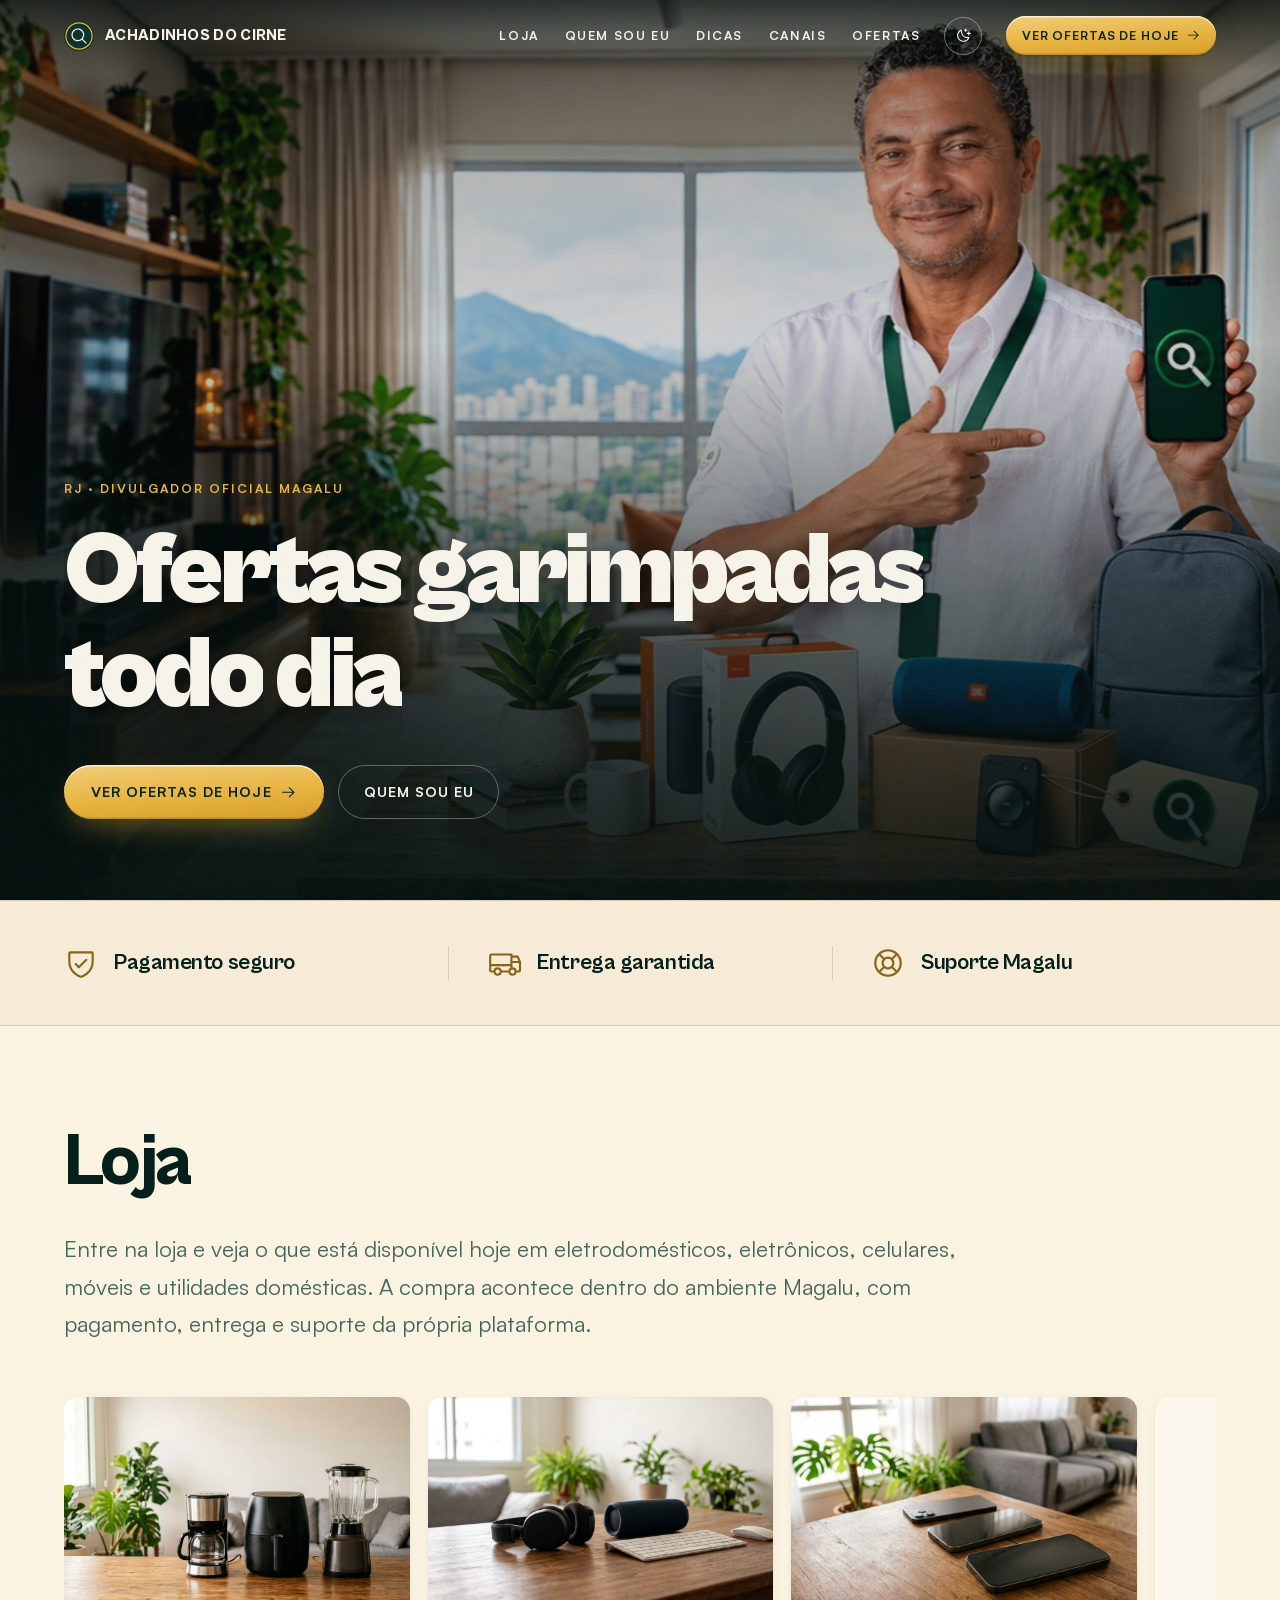
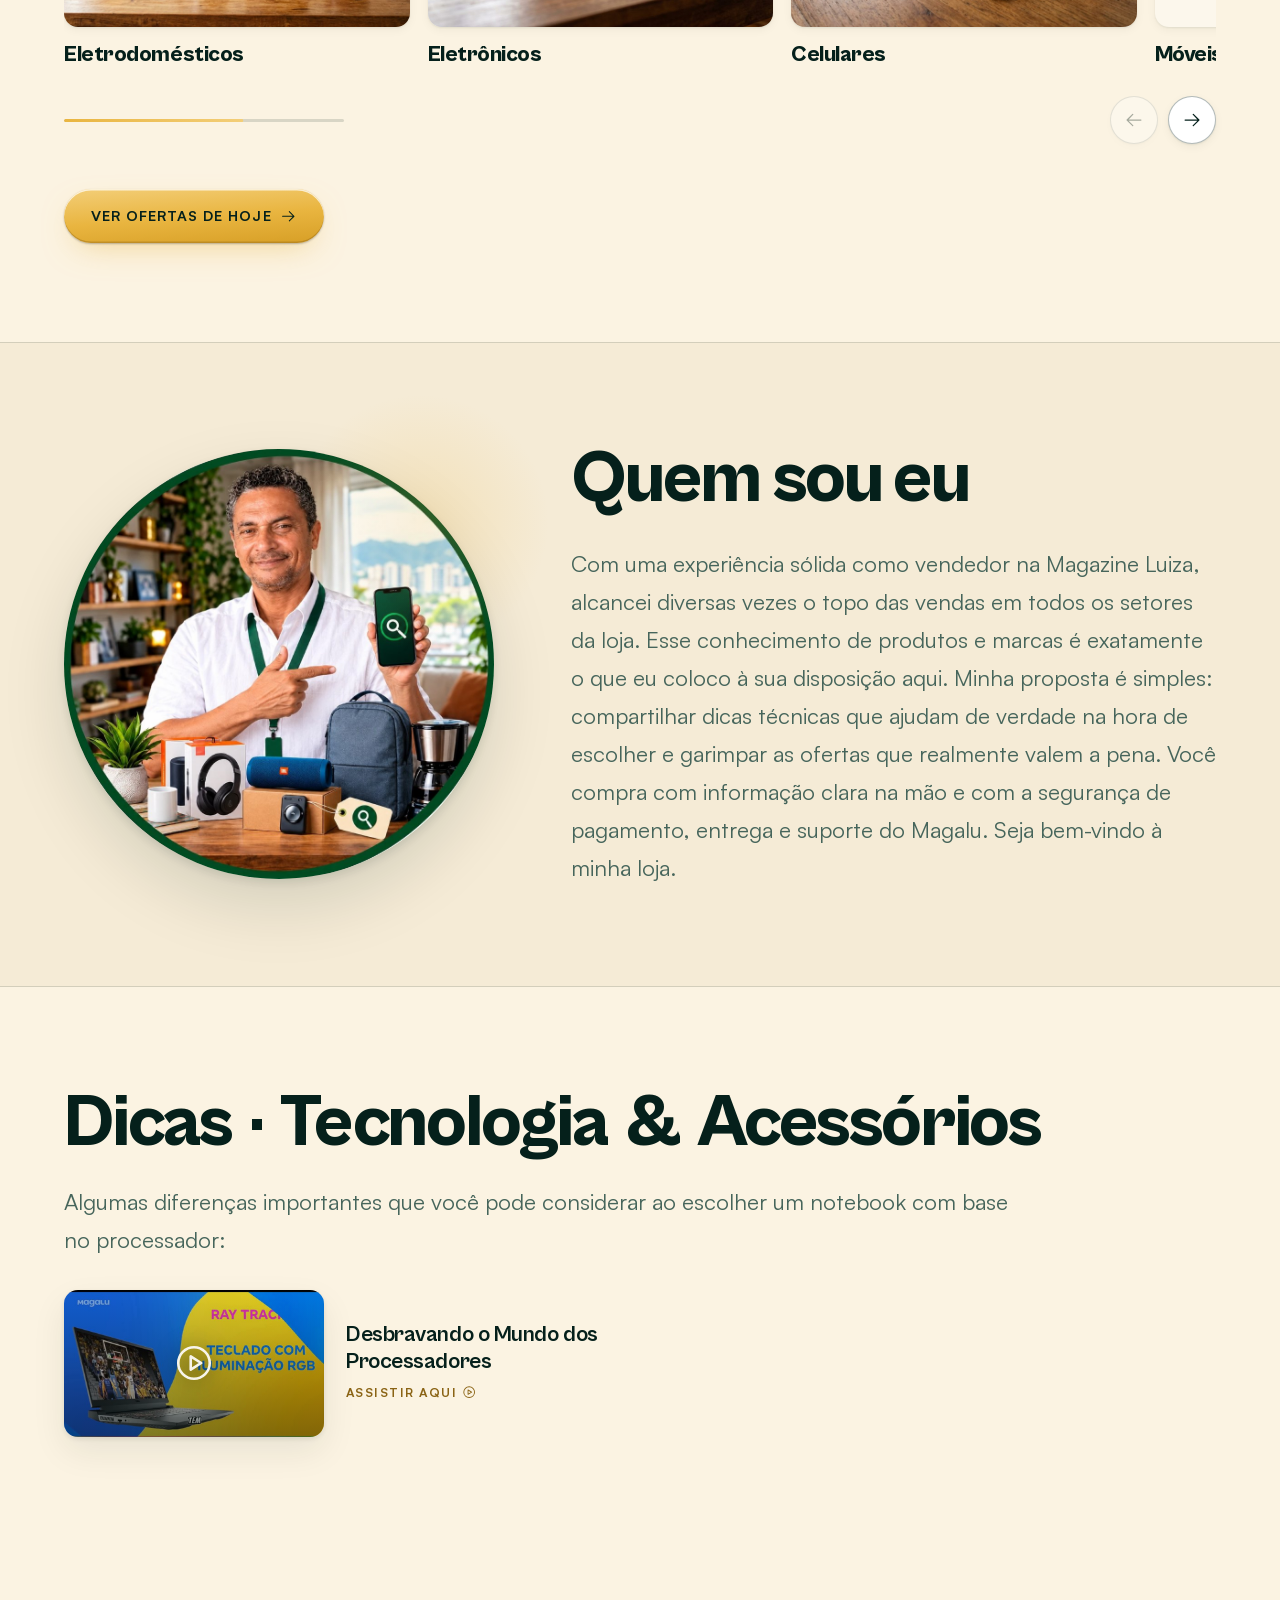
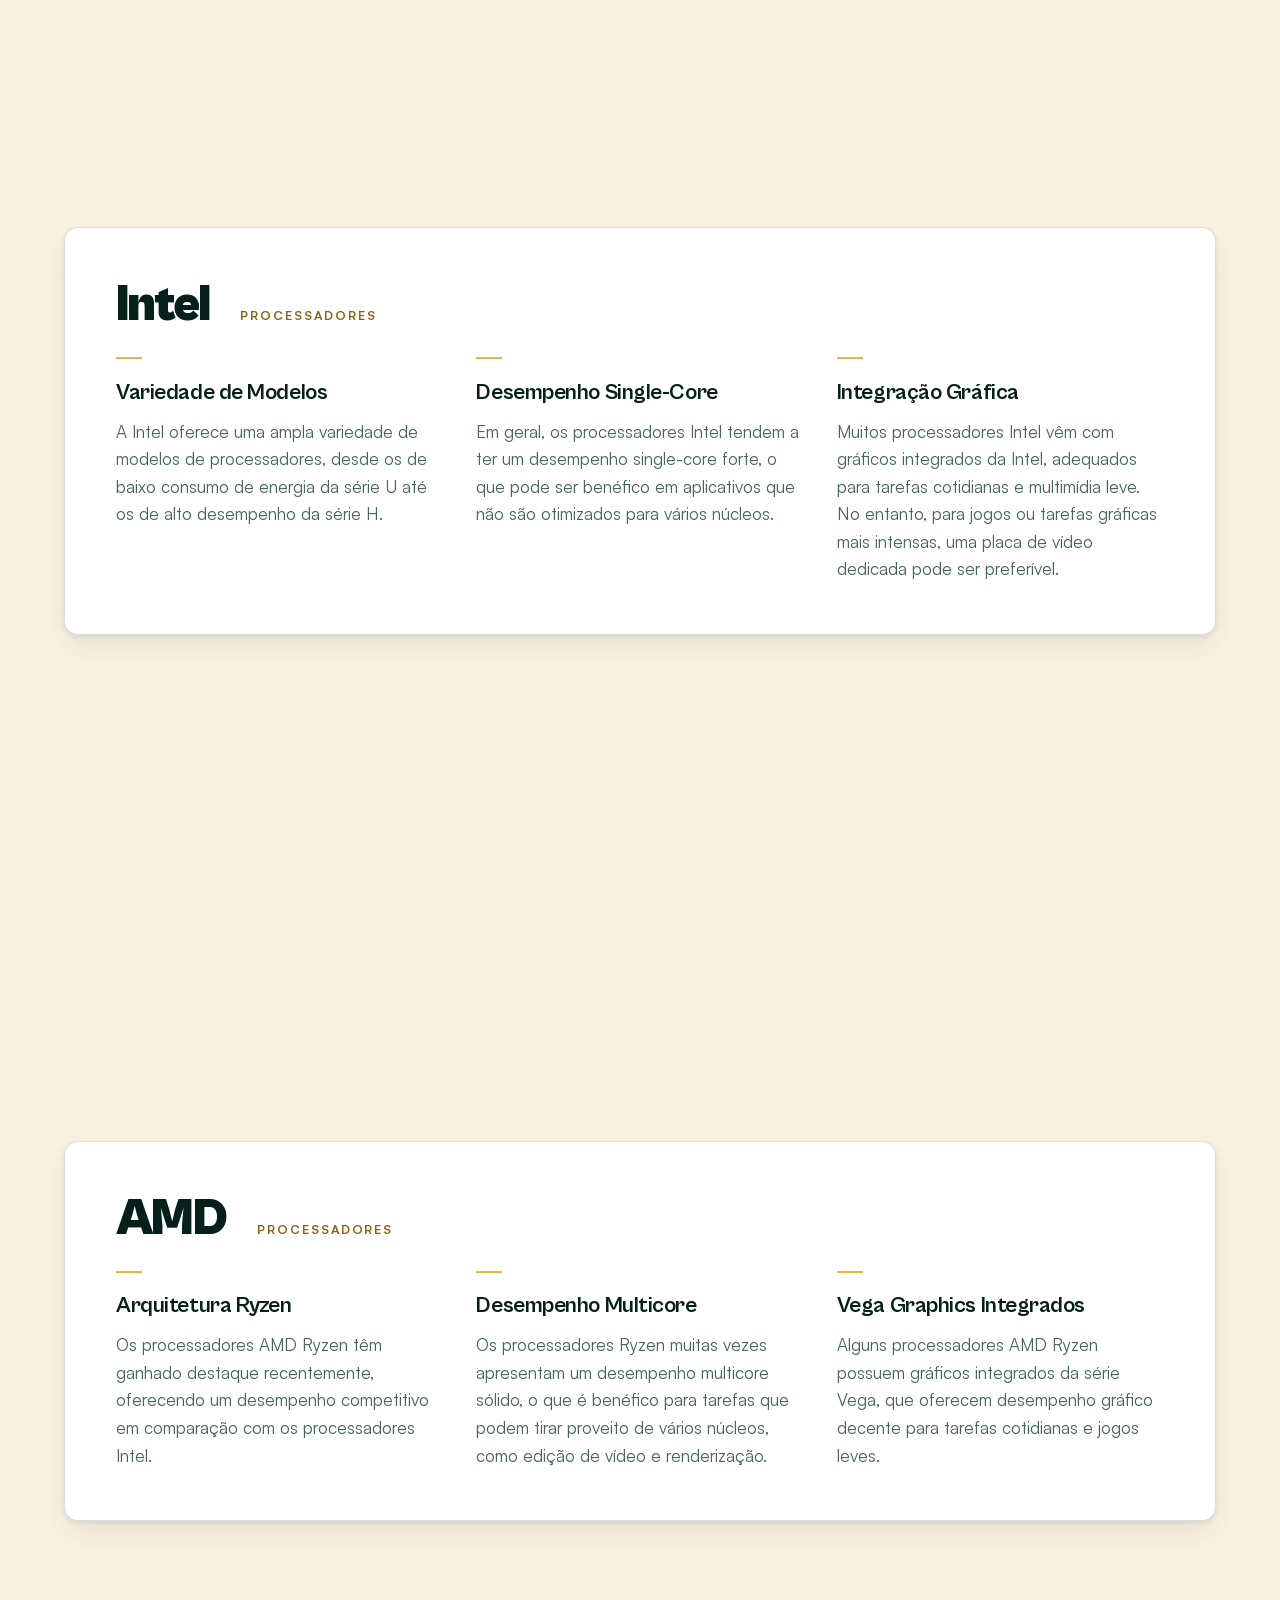
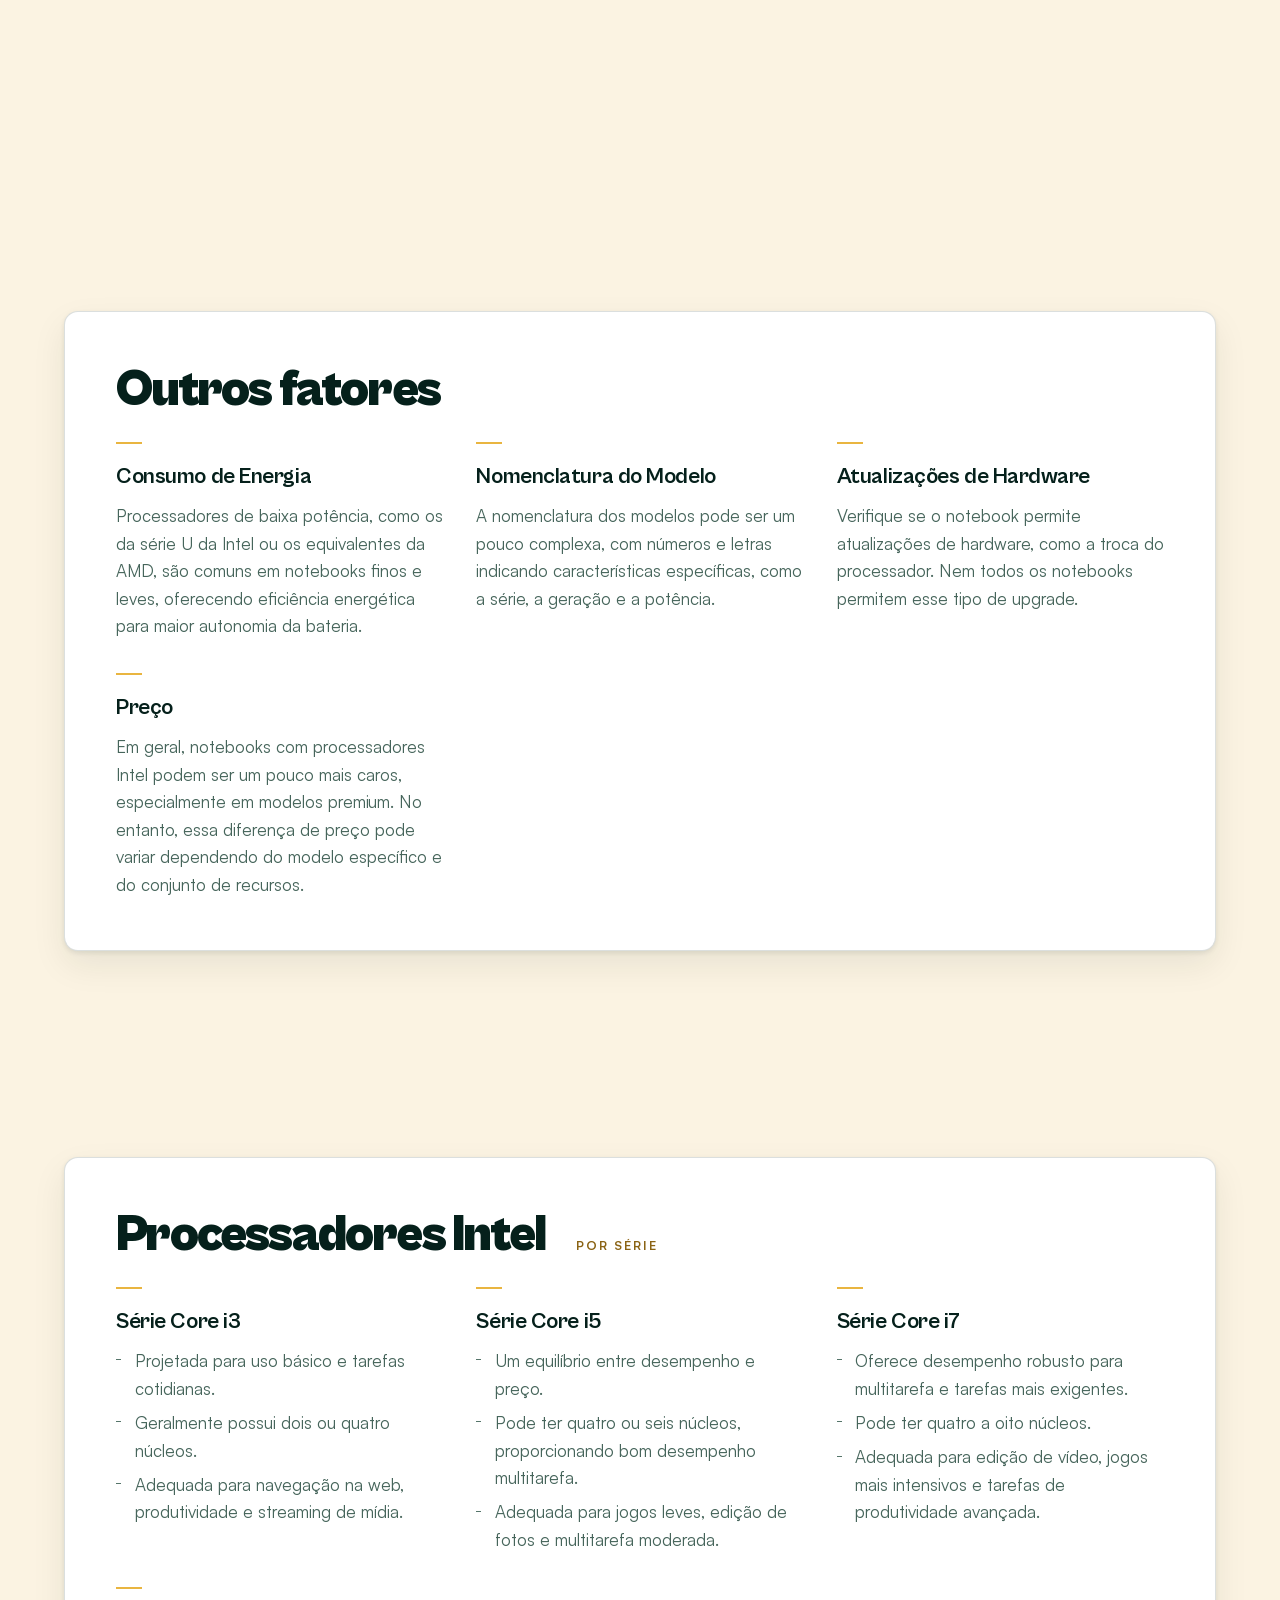
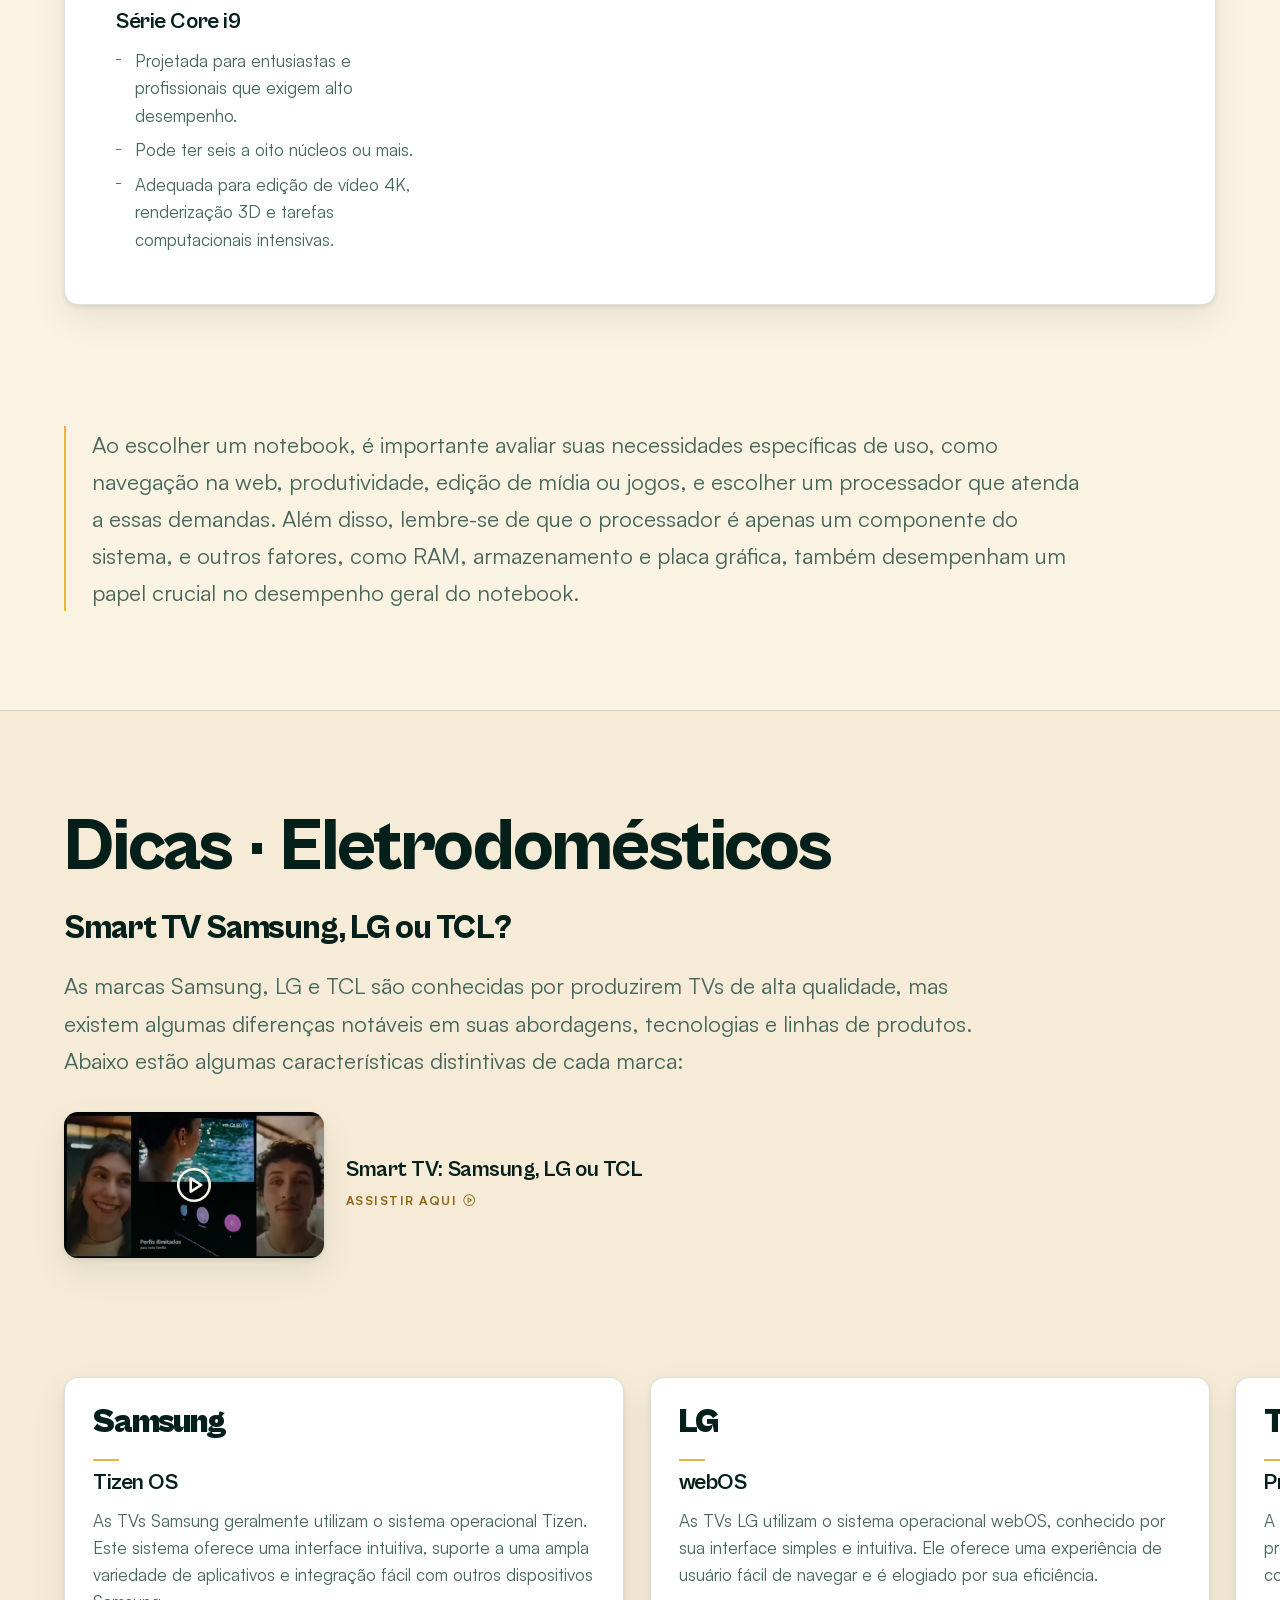
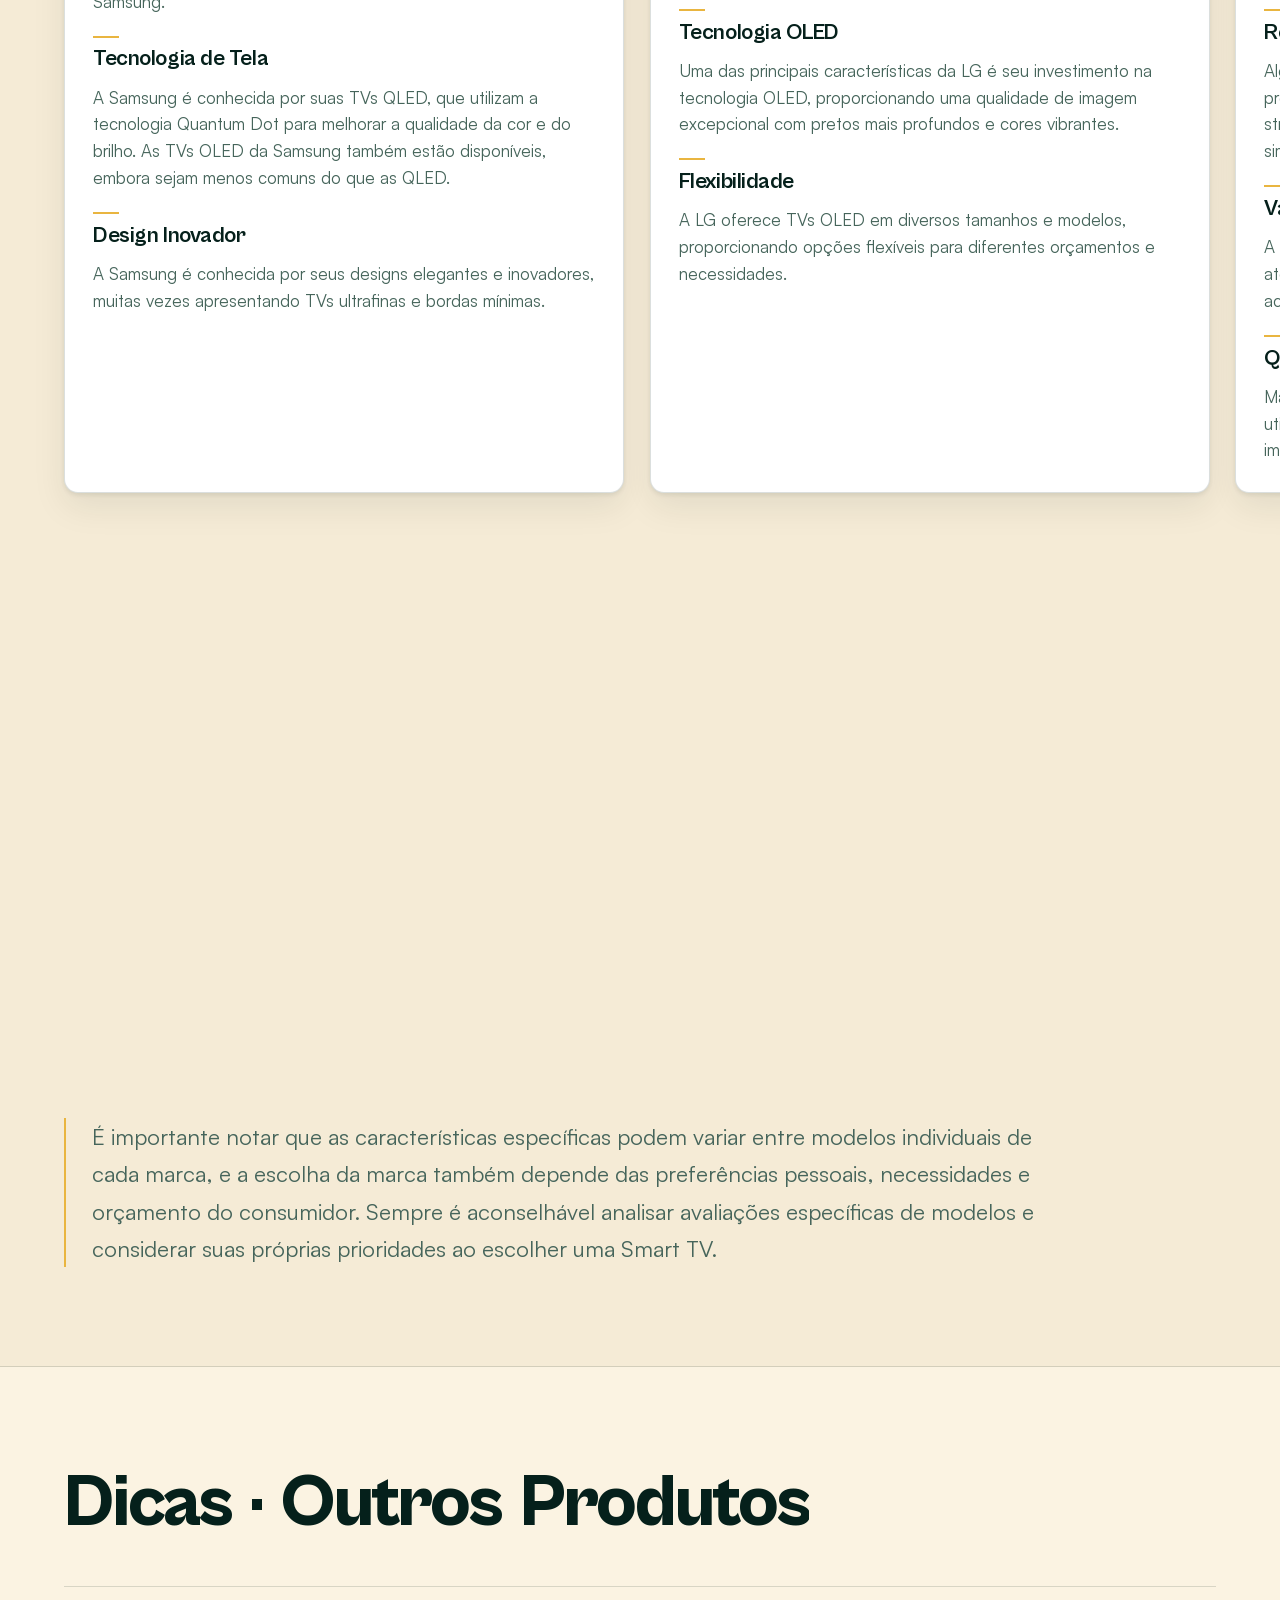
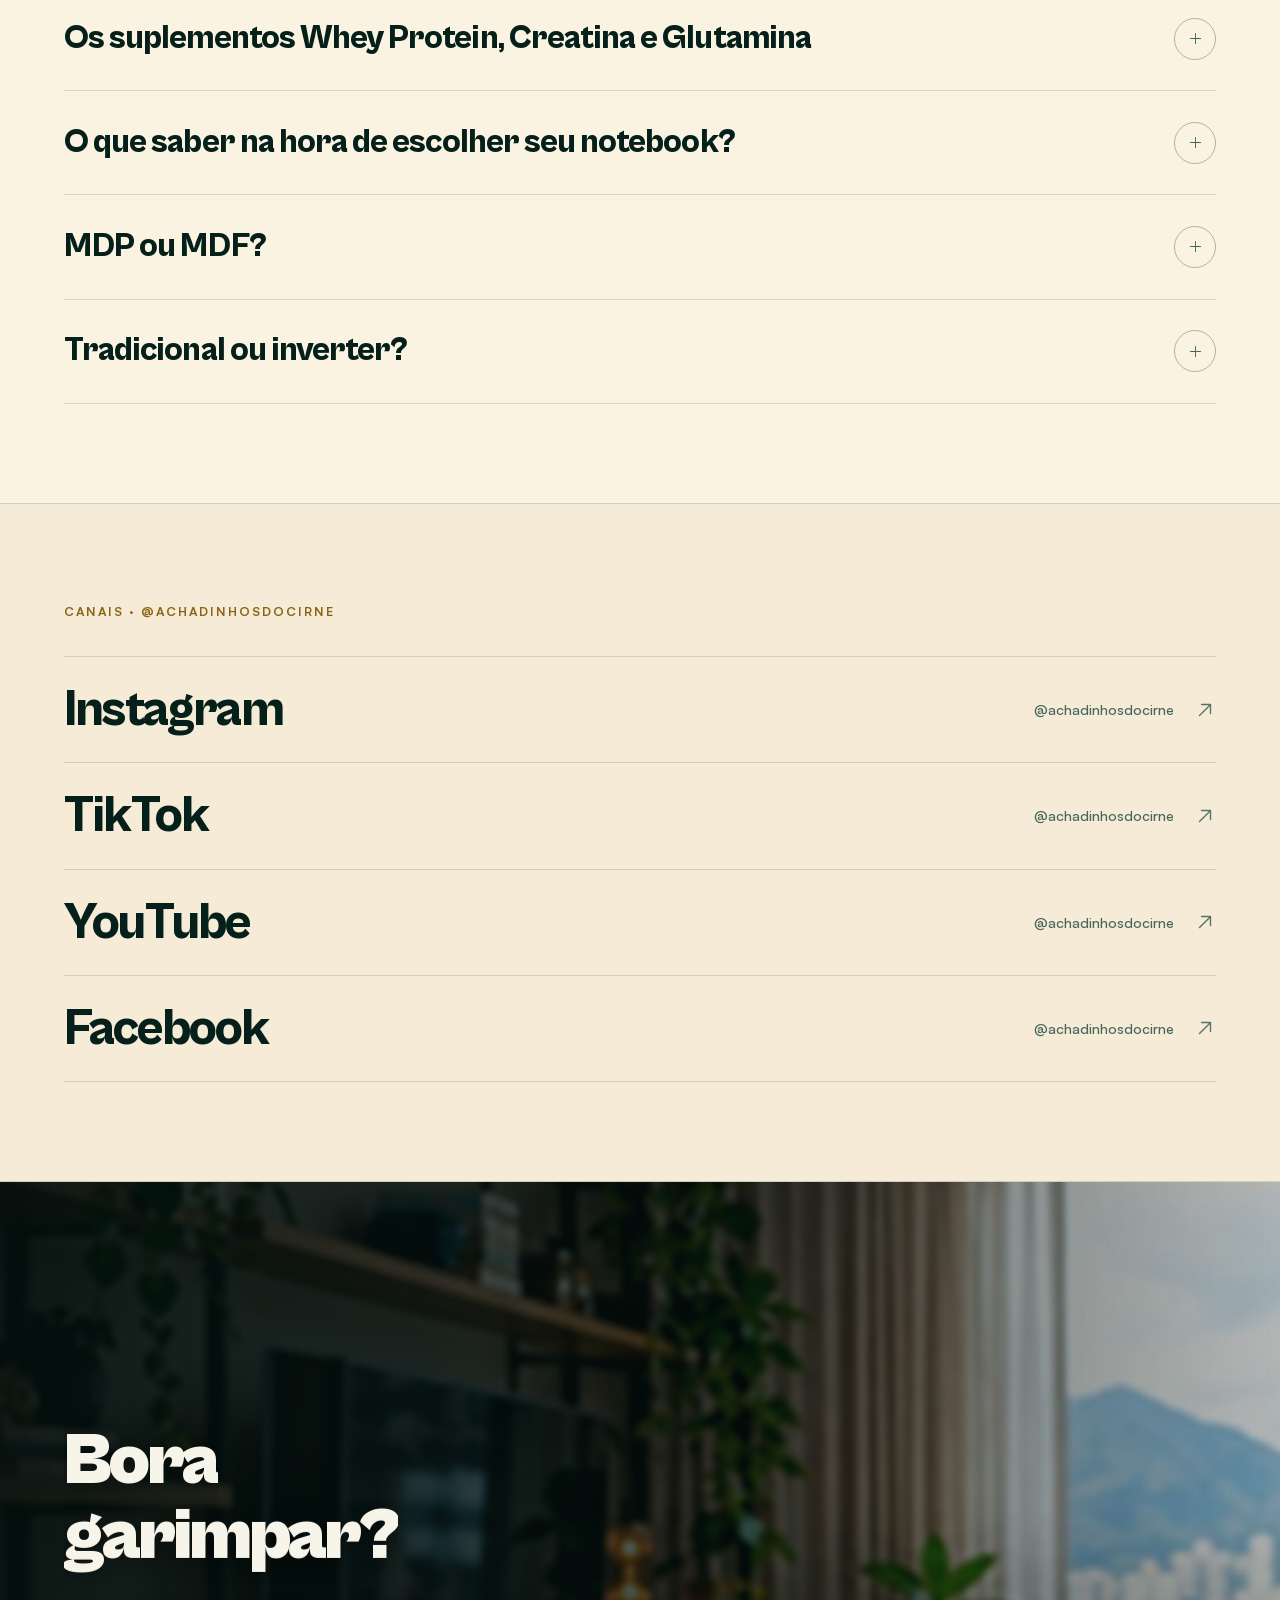
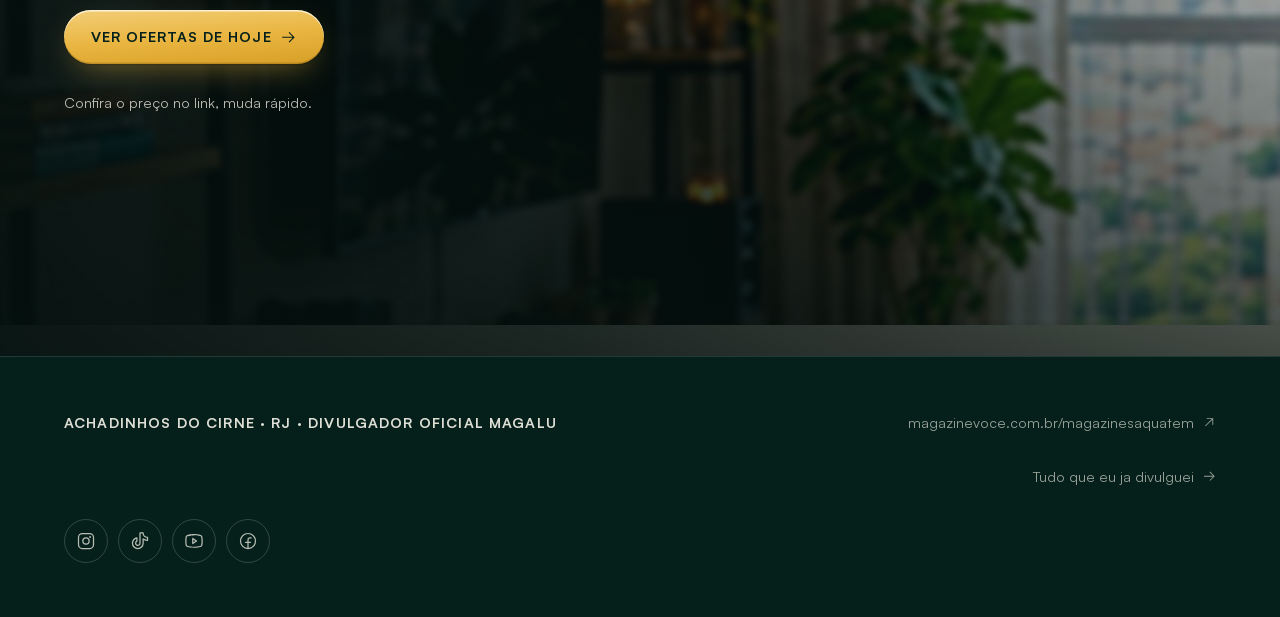
==== commit ecaae318: "Site atualizado em 12/11/2026 14:59 - 85 arquivos" ====
--- a/index.html
+++ b/index.html
@@ -74,8 +74,6 @@
       <!-- Unico link daqui que sai da pagina. E a pagina que o link da bio do
            Instagram aponta: la o link vai na bio, e uma bio tem um link so. -->
       <a class="nav__link" href="/ofertas/">Ofertas</a>
-      <a class="nav__link nav__link--black" href="/black-1111/">Black 11.11</a>
-
       <!-- So aparece no celular. Na barra estreita nao cabe logo + tema +
            botao de menu + este CTA: medido, daria 383px numa tela de 375. Em
            vez de espremer tudo, o CTA desce para dentro do painel, que e onde
